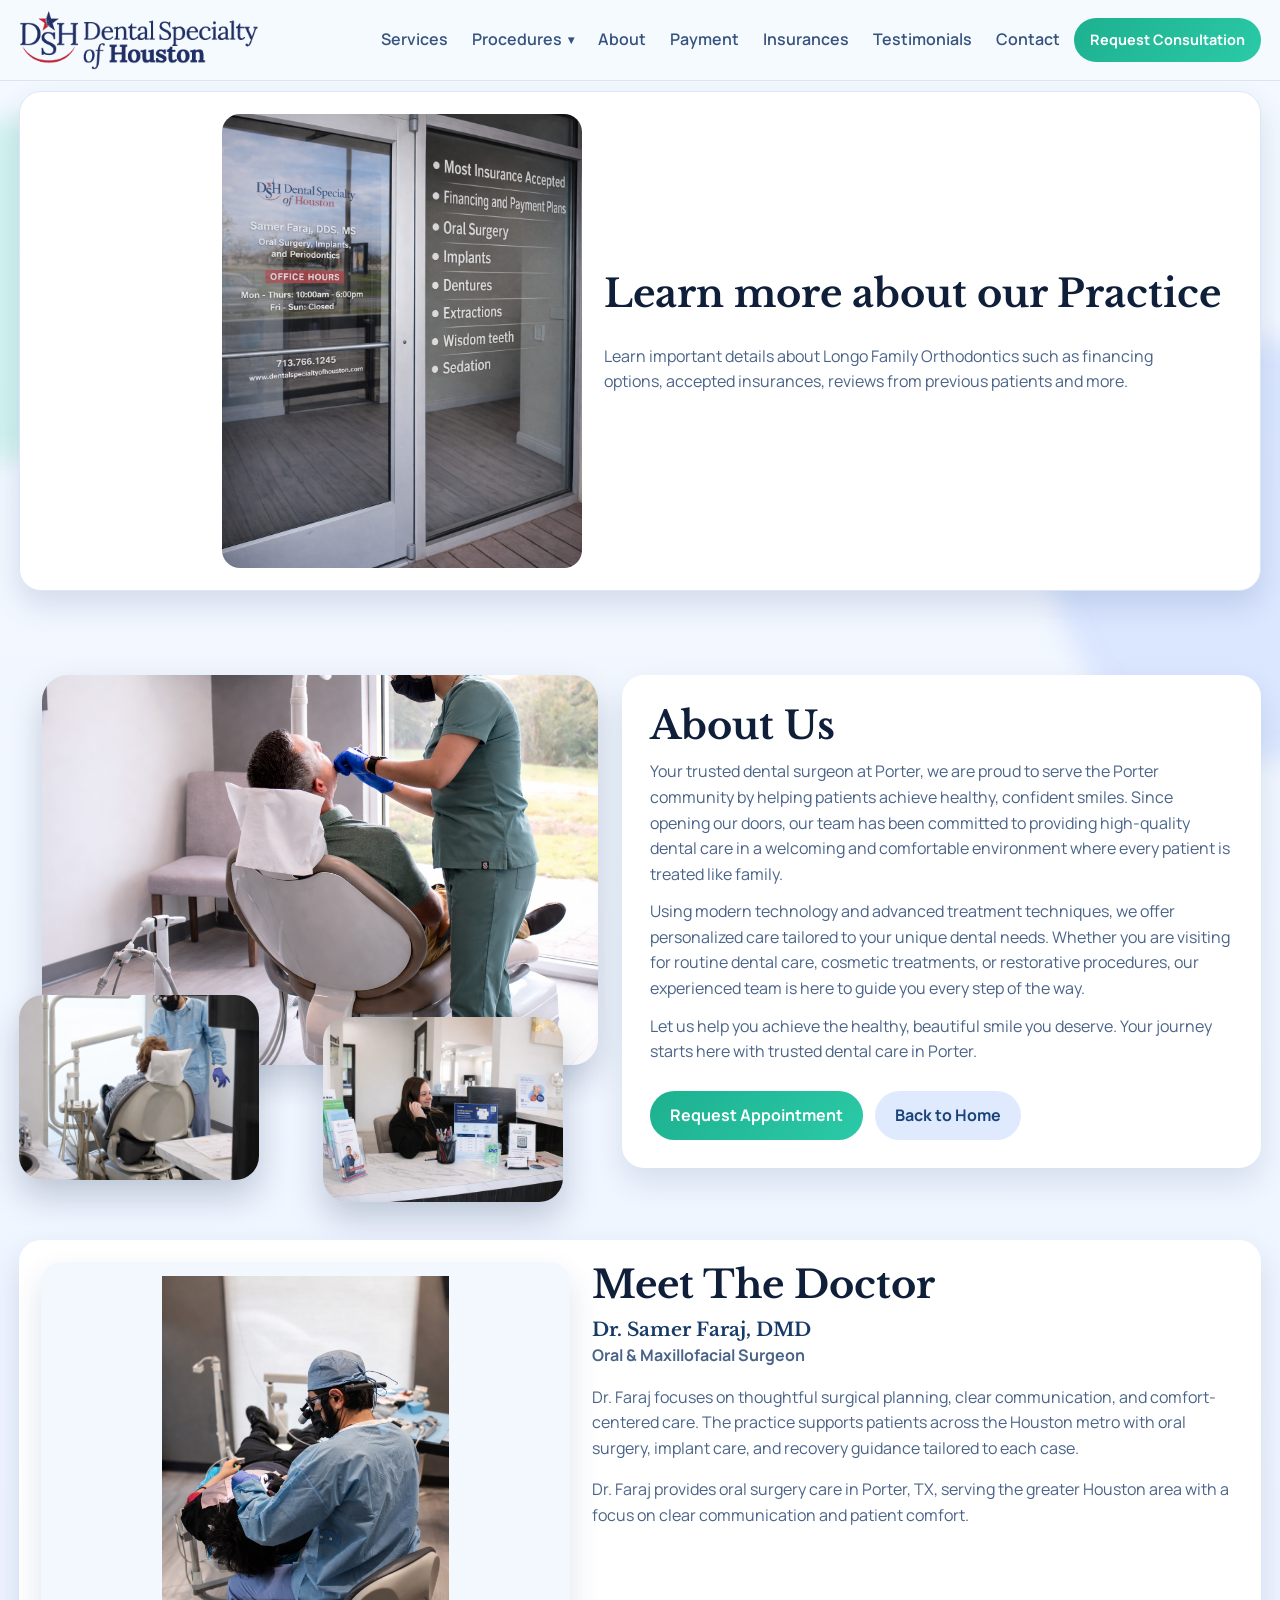
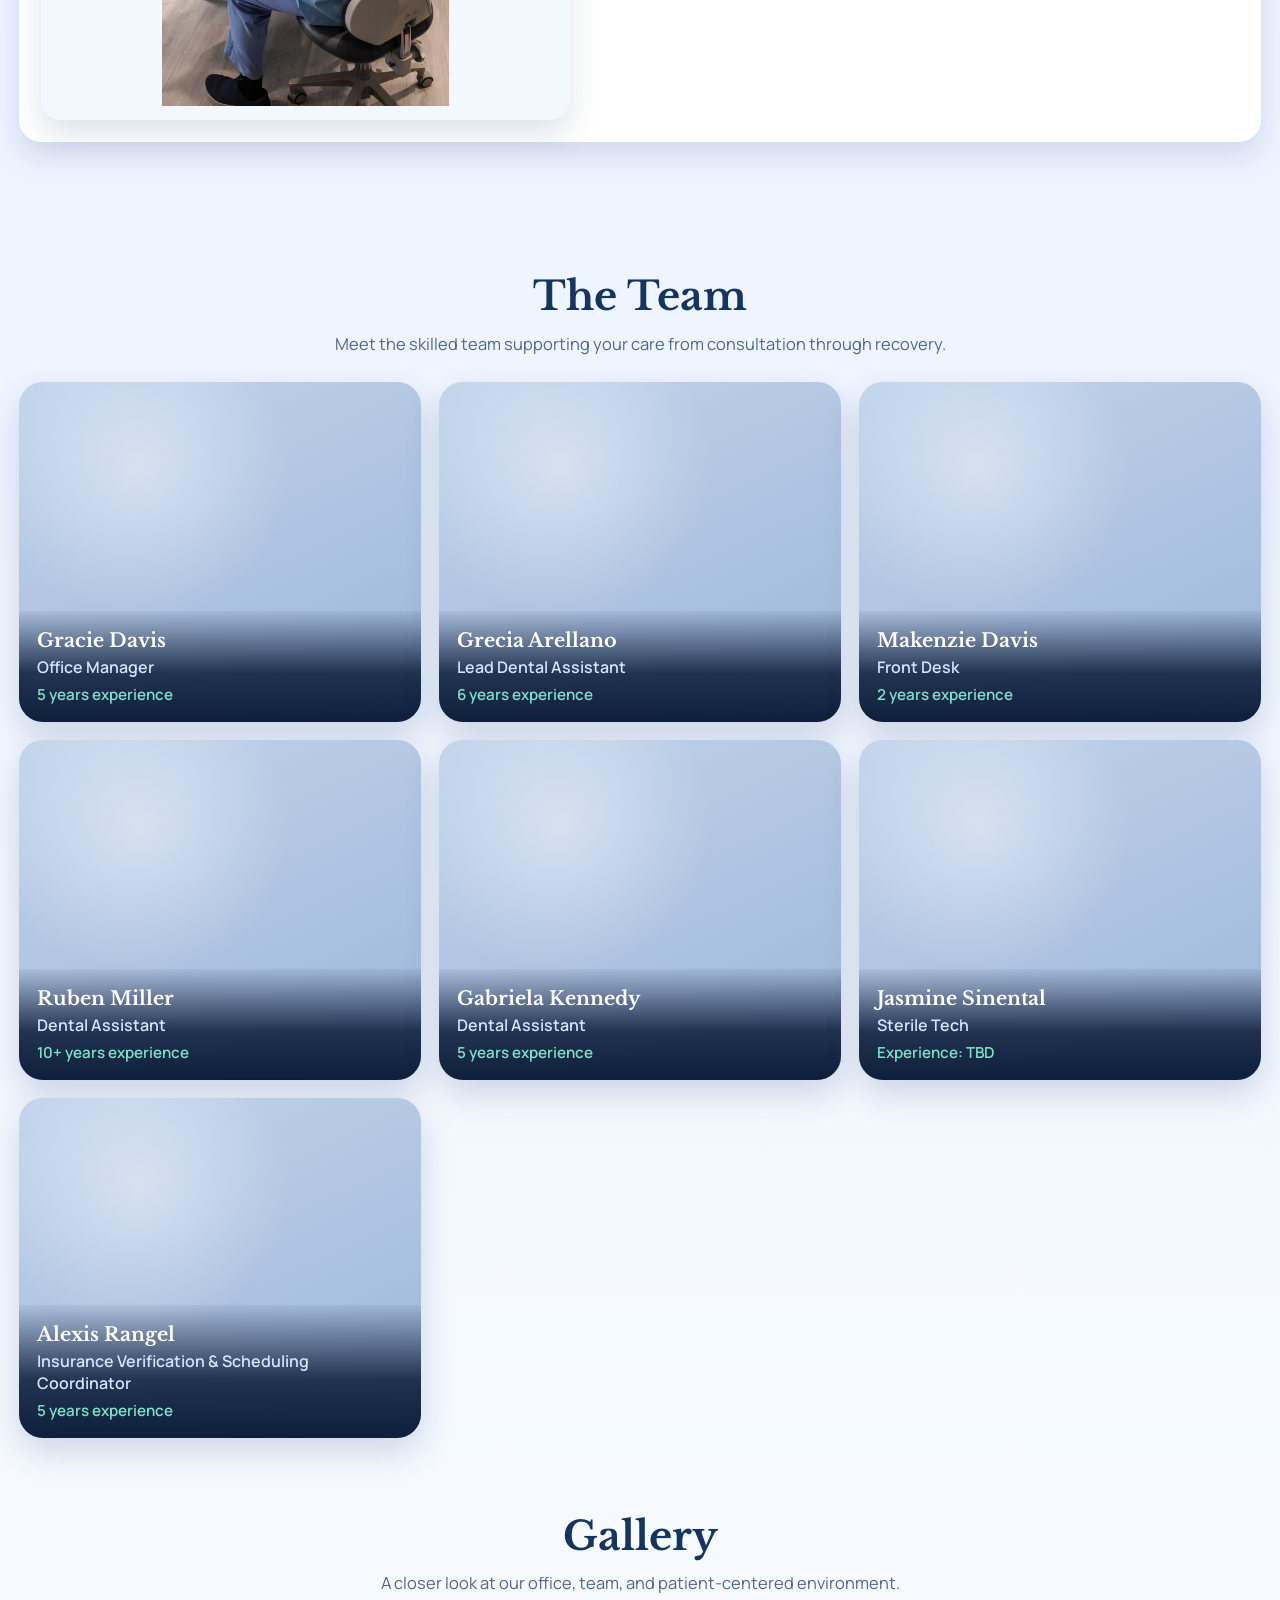
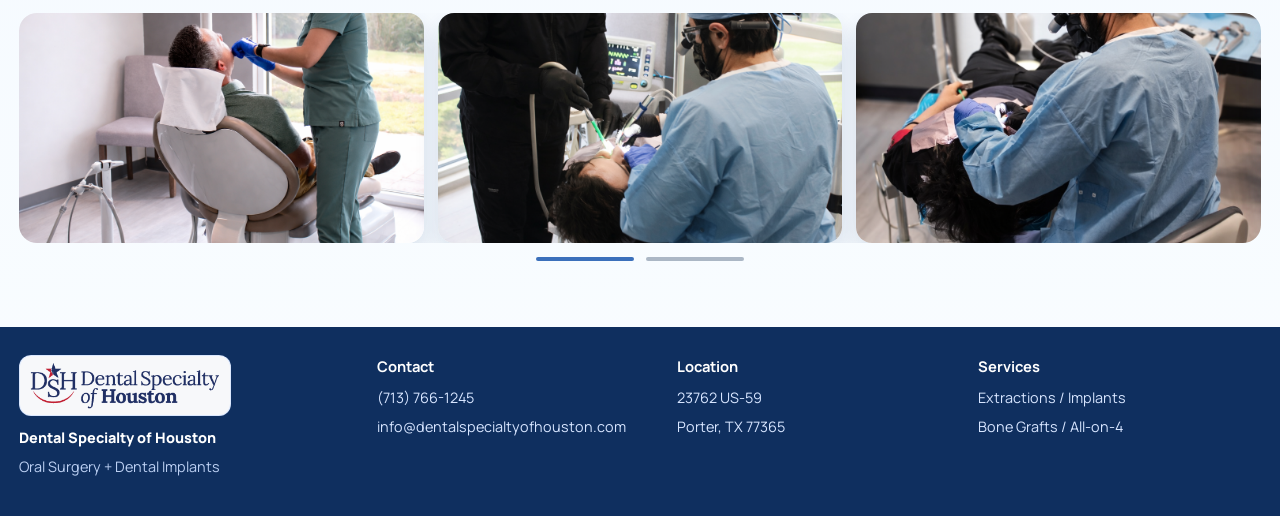
==== about.html @ 9089f322 "Latest updates" ====
﻿<!DOCTYPE html>
<html lang="en">
<head>
  <meta charset="UTF-8" />
  <meta name="viewport" content="width=device-width, initial-scale=1.0" />
  <title>About | Dental Specialty of Houston</title>
  <meta name="description" content="Learn more about Dental Specialty of Houston and our patient-centered approach to advanced dental care." />
  <link rel="preconnect" href="https://fonts.googleapis.com" />
  <link rel="preconnect" href="https://fonts.gstatic.com" crossorigin />
  <link href="https://fonts.googleapis.com/css2?family=Manrope:wght@400;500;600;700;800&family=Libre+Baskerville:wght@700&display=swap" rel="stylesheet" />
  <link rel="stylesheet" href="styles.css" />
</head>
<body>
  <div class="bg-orb orb-left"></div>
  <div class="bg-orb orb-right"></div>

  <header class="site-header">
    <div class="container nav-wrap">
      <a href="index.html" class="brand" aria-label="Dental Specialty of Houston Home">
        <img class="site-brand-logo" src="assets/DSH Logo.png" alt="Dental Specialty of Houston" />
      </a>
      <button class="menu-toggle" aria-label="Toggle navigation" aria-expanded="false">Menu</button>
      <nav class="main-nav" id="mainNav">
        <a href="index.html#procedures">Services</a>
        <div class="nav-dropdown">
          <button class="dropdown-trigger" type="button" aria-expanded="false" aria-haspopup="true">
            Procedures
            <span class="dropdown-arrow" aria-hidden="true">&#9662;</span>
          </button>
          <div class="dropdown-menu" role="menu">
            <a href="oral-surgery.html" role="menuitem">Oral Surgery</a>
            <a href="extraction.html" role="menuitem">Extraction</a>
            <a href="dental-implants.html" role="menuitem">Dental Implants</a>
            <a href="bone-grafting.html" role="menuitem">Bone Grafting</a>
            <a href="all-on-4.html" role="menuitem">All-On-4</a>
          </div>
        </div>
        <a href="about.html">About</a>
        <a href="payment.html">Payment</a>
        <a href="insurances.html">Insurances</a>
        <a href="testimonials.html">Testimonials</a>
        <a href="contact.html">Contact</a>
      </nav>
      <a class="btn btn-sm" href="contact.html">Request Consultation</a>
    </div>
  </header>

  <main>
    <section class="practice-learn section">
      <div class="container">
        <article class="practice-learn-card reveal">
          <aside class="practice-learn-photo" aria-label="Practice overview image">
            <img src="assets/4.png" alt="Dental practice interior" loading="lazy" decoding="async" />
          </aside>
          <div class="practice-learn-copy">
            <h2 class="section-title">Learn more about our Practice</h2>
            <p>Learn important details about Longo Family Orthodontics such as financing options, accepted insurances, reviews from previous patients and more.</p>
          </div>
        </article>
      </div>
    </section>

    <section class="about-intro section" id="about-us">
      <div class="container about-intro-grid">
        <aside class="about-intro-photo reveal" aria-label="Dental clinic photo collage">
          <div class="about-collage">
            <img class="about-collage-main" src="assets/9.png" alt="Dental office reception area" loading="lazy" decoding="async" />
            <img class="about-collage-card about-collage-card-left" src="assets/8.png" alt="Dental x-ray consultation" loading="lazy" decoding="async" />
            <img class="about-collage-card about-collage-card-right" src="assets/5.png" alt="Dental clinic detail" loading="lazy" decoding="async" />
          </div>
        </aside>
        <article class="about-intro-copy reveal delay-1">
          <h1 class="section-title">About Us</h1>
          <p>Your trusted dental surgeon at Porter, we are proud to serve the Porter community by helping patients achieve healthy, confident smiles. Since opening our doors, our team has been committed to providing high-quality dental care in a welcoming and comfortable environment where every patient is treated like family.</p>
          <p>Using modern technology and advanced treatment techniques, we offer personalized care tailored to your unique dental needs. Whether you are visiting for routine dental care, cosmetic treatments, or restorative procedures, our experienced team is here to guide you every step of the way.</p>
          <p>Let us help you achieve the healthy, beautiful smile you deserve. Your journey starts here with trusted dental care in Porter.</p>
          <div class="hero-actions">
            <a class="btn" href="contact.html">Request Appointment</a>
            <a class="btn btn-secondary" href="index.html">Back to Home</a>
          </div>
        </article>
      </div>
    </section>

    <section class="doctor section" id="doctor">
      <div class="container">
        <article class="meet-doctor-card reveal">
          <aside class="doctor-portrait" aria-label="Doctor portrait">
            <img class="doctor-portrait-img" src="assets/3.png" alt="Professional dentist portrait" loading="lazy" decoding="async" />
          </aside>
          <div class="meet-doctor-copy">
            <h2 class="section-title">Meet The Doctor</h2>
            <h3>Dr. Samer Faraj, DMD</h3>
            <p class="doctor-role">Oral &amp; Maxillofacial Surgeon</p>
            <p>Dr. Faraj focuses on thoughtful surgical planning, clear communication, and comfort-centered care. The practice supports patients across the Houston metro with oral surgery, implant care, and recovery guidance tailored to each case.</p>
            <p>Dr. Faraj provides oral surgery care in Porter, TX, serving the greater Houston area with a focus on clear communication and patient comfort.</p>
          </div>
        </article>
      </div>
    </section>

    <section class="team section" id="team">
      <div class="container">
        <div class="gallery-intro reveal">
          <h2 class="section-title main-section-title">The Team</h2>
          <p class="section-subtitle">Meet the skilled team supporting your care from consultation through recovery.</p>
        </div>

        <div class="team-grid">
          <article class="team-card reveal">
            <div class="team-card-image" role="img" aria-label="Team member photo placeholder"></div>
            <div class="team-card-overlay">
              <h3>Gracie Davis</h3>
              <p>Office Manager</p>
              <p class="team-years">5 years experience</p>
            </div>
          </article>

          <article class="team-card reveal delay-1">
            <div class="team-card-image" role="img" aria-label="Team member photo placeholder"></div>
            <div class="team-card-overlay">
              <h3>Grecia Arellano</h3>
              <p>Lead Dental Assistant</p>
              <p class="team-years">6 years experience</p>
            </div>
          </article>

          <article class="team-card reveal delay-2">
            <div class="team-card-image" role="img" aria-label="Team member photo placeholder"></div>
            <div class="team-card-overlay">
              <h3>Makenzie Davis</h3>
              <p>Front Desk</p>
              <p class="team-years">2 years experience</p>
            </div>
          </article>

          <article class="team-card reveal">
            <div class="team-card-image" role="img" aria-label="Team member photo placeholder"></div>
            <div class="team-card-overlay">
              <h3>Ruben Miller</h3>
              <p>Dental Assistant</p>
              <p class="team-years">10+ years experience</p>
            </div>
          </article>

          <article class="team-card reveal delay-1">
            <div class="team-card-image" role="img" aria-label="Team member photo placeholder"></div>
            <div class="team-card-overlay">
              <h3>Gabriela Kennedy</h3>
              <p>Dental Assistant</p>
              <p class="team-years">5 years experience</p>
            </div>
          </article>

          <article class="team-card reveal delay-2">
            <div class="team-card-image" role="img" aria-label="Team member photo placeholder"></div>
            <div class="team-card-overlay">
              <h3>Jasmine Sinental</h3>
              <p>Sterile Tech</p>
              <p class="team-years">Experience: TBD</p>
            </div>
          </article>

          <article class="team-card reveal">
            <div class="team-card-image" role="img" aria-label="Team member photo placeholder"></div>
            <div class="team-card-overlay">
              <h3>Alexis Rangel</h3>
              <p>Insurance Verification &amp; Scheduling Coordinator</p>
              <p class="team-years">5 years experience</p>
            </div>
          </article>
        </div>
      </div>
    </section>

    <section class="about-gallery section">
      <div class="container">
        <div class="gallery-intro reveal">
          <h2 class="section-title main-section-title">Gallery</h2>
          <p class="section-subtitle">A closer look at our office, team, and patient-centered environment.</p>
        </div>

        <div class="about-gallery-slider reveal delay-1">
          <div class="about-gallery-pages" id="aboutGalleryPages">
            <div class="about-gallery-page">
              <button class="about-gallery-item" type="button" data-full="assets/1.png" aria-label="Open gallery image 1"><img src="assets/1.png" alt="Gallery image 1" loading="lazy" decoding="async" /></button>
              <button class="about-gallery-item" type="button" data-full="assets/2.png" aria-label="Open gallery image 2"><img src="assets/2.png" alt="Gallery image 2" loading="lazy" decoding="async" /></button>
              <button class="about-gallery-item" type="button" data-full="assets/3.png" aria-label="Open gallery image 3"><img src="assets/3.png" alt="Gallery image 3" loading="lazy" decoding="async" /></button>
            </div>
            <div class="about-gallery-page">
              <button class="about-gallery-item" type="button" data-full="assets/5.png" aria-label="Open gallery image 5"><img src="assets/5.png" alt="Gallery image 5" loading="lazy" decoding="async" /></button>
              <button class="about-gallery-item" type="button" data-full="assets/6.png" aria-label="Open gallery image 6"><img src="assets/6.png" alt="Gallery image 6" loading="lazy" decoding="async" /></button>
              
            </div>
          </div>
        </div>

        <div class="say-indicators about-gallery-indicators" aria-label="Gallery slides">
          <button class="about-gallery-dot active" type="button" data-slide="0" aria-label="Show first gallery slide"></button>
          <button class="about-gallery-dot" type="button" data-slide="1" aria-label="Show second gallery slide"></button>
        </div>
      </div>
    </section>
  </main>

  <div class="gallery-lightbox" id="galleryLightbox" aria-hidden="true">
    <button class="gallery-lightbox-close" id="galleryLightboxClose" type="button" aria-label="Close image viewer">&times;</button>
    <img class="gallery-lightbox-img" id="galleryLightboxImg" src="" alt="Expanded gallery image" />
  </div>

  <footer class="site-footer site-footer-standard">
    <div class="container footer-grid">
      <div>
        <div class="footer-logo" aria-hidden="true">
          <img class="footer-logo-img" src="assets/DSH Logo.png" alt="Dental Specialty of Houston" />
        </div>
        <p class="footer-brand">Dental Specialty of Houston</p>
        <p class="footer-sub">Oral Surgery + Dental Implants</p>
      </div>
      <div>
        <h4>Contact</h4>
        <p><a href="tel:+17137661245">(713) 766-1245</a></p>
        <p><a href="mailto:info@dentalspecialtyofhouston.com">info@dentalspecialtyofhouston.com</a></p>
      </div>
      <div>
        <h4>Location</h4>
        <p>23762 US-59</p>
        <p>Porter, TX 77365</p>
      </div>
      <div>
        <h4>Services</h4>
        <p>Extractions / Implants</p>
        <p>Bone Grafts / All-on-4</p>
      </div>
    </div>
  </footer>

  <script src="script.js"></script>
</body>
</html>
---- styles.css ----
﻿:root {
  --bg: #eef4ff;
  --surface: #ffffff;
  --ink: #0f1f3a;
  --muted: #4f6284;
  --primary: #1db08f;
  --primary-deep: #15776a;
  --ring: rgba(29, 176, 143, 0.3);
  --hero: #0e3a86;
  --shadow: 0 16px 40px rgba(12, 41, 92, 0.2);
  --radius: 18px;
}

* {
  box-sizing: border-box;
}

body {
  margin: 0;
  font-family: "Manrope", sans-serif;
  color: var(--ink);
  background: linear-gradient(180deg, #f4f9ff 0%, var(--bg) 46%, #f9fdff 100%);
  line-height: 1.6;
  overflow-x: hidden;
}

h1,
h2,
h3 {
  font-family: "Libre Baskerville", serif;
  line-height: 1.2;
  margin-top: 0;
}

a {
  color: inherit;
  text-decoration: none;
}

.container {
  width: min(1600px, 97%);
  margin: 0 auto;
}

.bg-orb {
  position: fixed;
  border-radius: 50%;
  filter: blur(12px);
  z-index: -1;
  opacity: 0.3;
}

.orb-left {
  width: 340px;
  height: 340px;
  background: #86e6cc;
  left: -160px;
  top: 120px;
}

.orb-right {
  width: 420px;
  height: 420px;
  background: #a5bfff;
  right: -190px;
  top: 340px;
}

.site-header {
  position: sticky;
  top: 0;
  backdrop-filter: blur(10px);
  background: rgba(245, 250, 255, 0.9);
  border-bottom: 1px solid rgba(16, 47, 92, 0.1);
  z-index: 20;
}

.nav-wrap {
  display: flex;
  align-items: center;
  justify-content: space-between;
  gap: 16px;
  min-height: 80px;
}

.brand {
  display: flex;
  align-items: center;
  gap: 10px;
  font-weight: 800;
  min-width: 0;
}

.brand-mark {
  width: 44px;
  height: 44px;
  border-radius: 12px;
  display: grid;
  place-items: center;
  background: linear-gradient(145deg, #1db08f, #1a67a1);
  box-shadow: 0 8px 20px rgba(16, 65, 101, 0.28);
  flex-shrink: 0;
}

.brand-mark svg {
  width: 26px;
  height: 30px;
}

.brand-text {
  color: #163056;
  font-size: 1rem;
  white-space: nowrap;
}

.main-nav {
  display: flex;
  gap: 24px;
  font-weight: 600;
}

.main-nav a {
  color: #36537f;
}

.menu-toggle {
  display: none;
  border: 0;
  background: transparent;
  font-size: 0.95rem;
  color: var(--ink);
}

.btn {
  display: inline-block;
  background: linear-gradient(135deg, var(--primary), #2bcaa8);
  color: #fff;
  padding: 12px 20px;
  border-radius: 999px;
  font-weight: 700;
  border: 0;
  cursor: pointer;
  transition: transform 0.25s ease, box-shadow 0.25s ease;
}

.btn:hover {
  transform: translateY(-2px);
  box-shadow: 0 10px 24px rgba(29, 176, 143, 0.3);
}

.btn-sm {
  padding: 10px 16px;
  font-size: 0.9rem;
}

.btn-outline {
  background: transparent;
  border: 1px solid rgba(255, 255, 255, 0.75);
  color: #ffffff;
}

.btn-secondary {
  background: #dfeaff;
  color: #1a4378;
}

.btn-procedure {
  margin-top: auto;
  padding: 10px 16px;
  font-size: 0.9rem;
}

.btn-light {
  background: #fff;
  color: var(--primary-deep);
}

.hero {
  padding: 64px 0 56px;
}

.hero-shell {
  background:
    linear-gradient(108deg, rgba(11, 42, 96, 0.94) 0%, rgba(14, 58, 134, 0.92) 45%, rgba(13, 73, 142, 0.72) 100%),
    radial-gradient(circle at 12% 22%, rgba(45, 201, 169, 0.22), transparent 44%);
  border-radius: 26px;
  padding: 42px;
  box-shadow: var(--shadow);
}

.hero-grid {
  display: grid;
  grid-template-columns: 1.15fr 1fr;
  gap: 28px;
  align-items: center;
}

.eyebrow {
  letter-spacing: 0.12em;
  text-transform: uppercase;
  font-size: 0.76rem;
  font-weight: 700;
  color: #7de1ca;
  margin-bottom: 10px;
}

.hero h1 {
  font-size: clamp(2rem, 4.8vw, 3.6rem);
  margin-bottom: 10px;
  color: #ffffff;
}

.lead {
  color: #d7e8ff;
  max-width: 58ch;
}

.hero-actions {
  margin-top: 26px;
  display: flex;
  gap: 12px;
  flex-wrap: wrap;
}

.hero-card {
  border-radius: 22px;
  overflow: hidden;
  min-height: 340px;
  box-shadow: 0 14px 40px rgba(0, 0, 0, 0.34);
}

.hero-card img {
  width: 100%;
  height: 100%;
  object-fit: cover;
  display: block;
}

.section {
  padding: 66px 0;
}

.section-title {
  font-size: clamp(1.6rem, 3vw, 2.7rem);
  margin-bottom: 10px;
}

.card-grid {
  margin-top: 28px;
  display: grid;
  gap: 16px;
}

.services-grid {
  grid-template-columns: repeat(3, minmax(0, 1fr));
}

.procedures-grid {
  grid-template-columns: repeat(4, minmax(0, 1fr));
}

.info-card {
  background: var(--surface);
  border-radius: var(--radius);
  padding: 22px;
  box-shadow: 0 14px 30px rgba(20, 57, 110, 0.12);
}

.info-card p {
  color: var(--muted);
}

.procedure-card {
  display: flex;
  flex-direction: column;
  overflow: hidden;
  padding: 0;
}

.procedure-thumb {
  aspect-ratio: 16 / 10;
  background: #d8e4fb;
}

.procedure-thumb img {
  width: 100%;
  height: 100%;
  object-fit: cover;
  display: block;
}

.procedure-card-body {
  padding: 18px 20px 22px;
  display: flex;
  flex-direction: column;
  gap: 8px;
  height: 100%;
}

.procedure-card-body h3 {
  margin: 0;
}

.procedure-card-body p {
  margin: 0;
}

.about-grid {
  display: grid;
  grid-template-columns: 1.1fr 0.9fr;
  gap: 24px;
  align-items: start;
}

.about-copy p {
  color: var(--muted);
  max-width: 62ch;
}

.about-support {
  width: 100%;
}

.contact-grid {
  display: grid;
  grid-template-columns: repeat(2, minmax(0, 1fr));
  gap: 26px;
  align-items: start;
}

.about-highlight {
  background: linear-gradient(130deg, #29c0a0, #1f7fa5);
  color: #f4fffd;
  border-radius: var(--radius);
  padding: 28px;
  box-shadow: var(--shadow);
}

.checklist {
  margin-top: 16px;
  padding-left: 12px;
}

.quotes {
  margin-top: 24px;
  display: grid;
  grid-template-columns: repeat(2, minmax(0, 1fr));
  gap: 18px;
}

.quote {
  margin: 0;
  background: #fff;
  border-left: 4px solid var(--primary);
  border-radius: 14px;
  padding: 20px;
  box-shadow: 0 14px 30px rgba(20, 57, 110, 0.12);
}

.quote cite {
  margin-top: 12px;
  display: block;
  font-style: normal;
  color: var(--muted);
  font-weight: 700;
}

.contact-form {
  background: #fff;
  border-radius: var(--radius);
  padding: 24px;
  box-shadow: 0 14px 30px rgba(20, 57, 110, 0.12);
  display: grid;
  gap: 8px;
}

input,
textarea {
  width: 100%;
  border: 1px solid #d0daea;
  border-radius: 10px;
  padding: 11px 12px;
  font: inherit;
  margin-bottom: 10px;
}

input:focus,
textarea:focus {
  outline: 2px solid var(--ring);
  border-color: var(--primary);
}

.form-note {
  min-height: 1.2em;
  color: var(--primary-deep);
  font-size: 0.92rem;
  margin: 2px 0 0;
}

.site-footer {
  padding: 24px 0 32px;
  border-top: 1px solid rgba(23, 48, 41, 0.1);
  margin-top: 20px;
}

.footer-wrap {
  display: flex;
  justify-content: space-between;
  gap: 12px;
  flex-wrap: wrap;
  color: #52688e;
  font-size: 0.95rem;
}

.procedure-page {
  min-height: 100vh;
  display: grid;
  place-items: center;
  padding: 44px 0;
}

.procedure-wrap {
  background: #ffffff;
  border-radius: 20px;
  padding: 34px;
  box-shadow: 0 14px 30px rgba(20, 57, 110, 0.12);
}

.procedure-wrap h1 {
  color: #15345f;
}

.procedure-wrap h2 {
  margin-top: 20px;
  margin-bottom: 8px;
  font-size: clamp(1.1rem, 2vw, 1.45rem);
  color: #15345f;
}


.procedure-wrap p {
  color: #3f5477;
}

.procedure-list {
  margin: 8px 0 10px;
  padding-left: 22px;
  color: #3f5477;
}

.procedure-list li {
  margin-bottom: 6px;
}

.procedure-stack-section {
  margin-top: 18px;
  padding: 18px 20px;
  border: 1px solid #dbe7f8;
  border-radius: 16px;
  background: linear-gradient(180deg, #ffffff 0%, #f7fbff 100%);
  box-shadow: 0 10px 22px rgba(16, 45, 90, 0.08);
}

.procedure-stack-section h2 {
  margin-top: 0;
}

.implant-hero-image {
  width: 100%;
  max-height: 280px;
  object-fit: cover;
  border-radius: 14px;
  display: block;
  margin: 0;
  box-shadow: 0 10px 20px rgba(15, 44, 90, 0.14);
}

.implant-section {
  margin-top: 22px;
  padding: 18px;
  border: 1px solid #dbe7f8;
  border-radius: 16px;
  background: #f9fcff;
}

.implant-section h3 {
  margin-top: 14px;
  margin-bottom: 6px;
  color: #1c3e6f;
  font-size: clamp(1rem, 1.8vw, 1.2rem);
}

.implant-split {
  display: grid;
  grid-template-columns: 1.1fr 0.9fr;
  gap: 20px;
  align-items: start;
}

.implant-media {
  margin-top: 0;
  border-radius: 16px;
  overflow: hidden;
  box-shadow: 0 12px 24px rgba(16, 45, 90, 0.14);
  background: #eaf2ff;
}

.implant-media img {
  width: 100%;
  display: block;
  height: auto;
  max-height: 320px;
  object-fit: cover;
}

.implant-section-intro {
  margin-top: 10px;
}


.procedure-wrap .eyebrow {
  color: #2c7b90;
}

.reveal {
  opacity: 0;
  transform: translateY(22px);
  transition: opacity 0.65s ease, transform 0.65s ease;
}

.reveal.visible {
  opacity: 1;
  transform: translateY(0);
}

.delay-1 {
  transition-delay: 0.12s;
}

.delay-2 {
  transition-delay: 0.22s;
}

@media (max-width: 1080px) {
  .brand-text {
    font-size: 0.92rem;
  }

  .main-nav {
    gap: 16px;
  }

  .services-grid,
  .procedures-grid {
    grid-template-columns: repeat(2, minmax(0, 1fr));
  }

  .hero-grid,
  .contact-grid,
  .quotes {
    grid-template-columns: 1fr;
  }

  .hero-card {
    max-height: 350px;
  }
}

@media (max-width: 1080px) {
  .about-grid {
    grid-template-columns: 1fr;
  }
}

@media (max-width: 760px) {
  .menu-toggle {
    display: inline-flex;
  }

  .main-nav {
    position: absolute;
    top: 79px;
    left: 0;
    right: 0;
    background: rgba(250, 255, 253, 0.98);
    border-bottom: 1px solid rgba(23, 48, 41, 0.08);
    padding: 14px 4%;
    flex-direction: column;
    gap: 12px;
    transform: scaleY(0);
    transform-origin: top;
    transition: transform 0.2s ease;
  }

  .main-nav.open {
    transform: scaleY(1);
  }

  .nav-wrap > .btn-sm {
    display: none;
  }

  .hero {
    padding-top: 38px;
  }

  .hero-shell {
    padding: 24px;
  }

  .services-grid,
  .procedures-grid,
  .quotes {
    grid-template-columns: 1fr;
  }

  .brand-text {
    white-space: normal;
    line-height: 1.2;
    max-width: 170px;
  }

  .procedure-wrap {
    padding: 24px;
  }
}

/* Procedure page layout refinement */
.procedure-page {
  min-height: auto;
  display: block;
  place-items: initial;
  padding-top: 34px;
}

.procedure-hero-grid {
  display: grid;
  grid-template-columns: 1.05fr 0.95fr;
  gap: 24px;
  align-items: stretch;
}

.procedure-media {
  border-radius: 20px;
  overflow: hidden;
  box-shadow: 0 14px 30px rgba(20, 57, 110, 0.16);
  min-height: 280px;
}

.procedure-media img {
  width: 100%;
  height: 100%;
  object-fit: cover;
  display: block;
}

.procedure-media-contained {
  padding: 18px;
  background: linear-gradient(180deg, #f7fbff 0%, #e7f1ff 100%);
}

.procedure-media-contained img {
  object-fit: contain;
  object-position: center;
  border-radius: 14px;
  background: #ffffff;
}

@media (max-width: 1080px) {
  .procedure-hero-grid {
    grid-template-columns: 1fr;
  }

  .implant-split {
    grid-template-columns: 1fr;
  }

  .implant-media img,
  .implant-hero-image {
    max-height: 260px;
  }
}



.support-grid {
  margin-top: 0;
  display: grid;
  grid-template-columns: 1fr;
  gap: 14px;
}

.support-card {
  background: #ffffff;
  border: 1px solid #dbe6f7;
  border-radius: 14px;
  padding: 14px;
  box-shadow: 0 10px 22px rgba(20, 57, 110, 0.08);
}

.support-card h3 {
  margin: 0 0 8px;
  font-size: 1rem;
  color: #173a68;
}

.support-card p {
  margin: 0;
  color: var(--muted);
  font-size: 0.92rem;
}








.doctor {
  padding-top: 6px;
}

.doctor-grid {
  display: grid;
  grid-template-columns: 1fr 1fr;
  gap: 22px;
}

.doctor-card,
.promise-card {
  border-radius: 22px;
  padding: 28px;
  box-shadow: 0 14px 30px rgba(20, 57, 110, 0.12);
}

.doctor-card {
  background: #ffffff;
}

.doctor-card h3,
.promise-card h3 {
  margin-bottom: 8px;
  color: #14335e;
}

.doctor-role {
  margin: 0 0 14px;
  font-weight: 700;
  color: #64789c;
}

.doctor-card > p {
  color: var(--muted);
}

.doctor-tags {
  display: flex;
  flex-wrap: wrap;
  gap: 10px;
  margin: 18px 0;
}

.doctor-tags span {
  display: inline-block;
  padding: 8px 12px;
  border-radius: 999px;
  background: #edf2fa;
  color: #27456f;
  font-size: 0.8rem;
  font-weight: 600;
}

.doctor-bio {
  background: #eaf3f5;
  border: 1px solid #d9e6ef;
  border-radius: 16px;
  padding: 16px;
}

.bio-label {
  margin: 0 0 8px;
  text-transform: uppercase;
  letter-spacing: 0.18em;
  font-size: 0.68rem;
  color: #6f829e;
}

.doctor-bio p {
  margin: 0;
  color: #355273;
}

.promise-card {
  background: #e2eef6;
}

.promise-card ul {
  margin: 10px 0 20px;
  padding-left: 20px;
  color: #2e4a6f;
}

.promise-card li {
  margin-bottom: 6px;
}

@media (max-width: 1080px) {
  .doctor-grid {
    grid-template-columns: 1fr;
  }
}

.doctor-photo-slot {
  margin: 8px 0 16px;
  min-height: 220px;
  border-radius: 16px;
  border: 2px dashed #bfd2ea;
  background: linear-gradient(135deg, #f4f9ff, #e8f1fb);
  display: grid;
  place-items: center;
  color: #5a7597;
  font-weight: 700;
}

.testimonials-head {
  display: flex;
  justify-content: space-between;
  align-items: end;
  gap: 14px;
}

.carousel-controls {
  display: flex;
  gap: 10px;
}

.carousel-btn {
  width: 44px;
  height: 44px;
  border-radius: 50%;
  border: 1px solid #c8d8f2;
  background: #ffffff;
  color: #1e4477;
  font-size: 1.25rem;
  cursor: pointer;
  box-shadow: 0 8px 18px rgba(20, 57, 110, 0.12);
  transition: transform 0.2s ease, background 0.2s ease;
}

.carousel-btn:hover {
  transform: translateY(-2px);
  background: #edf4ff;
}

.testimonials-carousel {
  margin-top: 22px;
  display: grid;
  grid-auto-flow: column;
  grid-auto-columns: minmax(300px, 32%);
  gap: 14px;
  overflow-x: auto;
  scroll-snap-type: x mandatory;
  scroll-behavior: smooth;
  padding-bottom: 6px;
}

.testimonials-carousel::-webkit-scrollbar {
  height: 8px;
}

.testimonials-carousel::-webkit-scrollbar-thumb {
  background: #c2d4ef;
  border-radius: 999px;
}

.quote-slide {
  scroll-snap-align: start;
  min-height: 210px;
  background: linear-gradient(160deg, #ffffff 0%, #f2f7ff 100%);
  border: 1px solid #d8e5f8;
}

@media (max-width: 1080px) {
  .testimonials-carousel {
    grid-auto-columns: minmax(280px, 72%);
  }
}

@media (max-width: 760px) {
  .testimonials-head {
    align-items: center;
  }

  .testimonials-carousel {
    grid-auto-columns: 90%;
  }
}

.visit {
  padding-top: 8px;
}

.visit-grid {
  display: grid;
  grid-template-columns: 1fr 1fr;
  gap: 22px;
  align-items: stretch;
}

.visit-card,
.map-slot {
  border-radius: 22px;
  box-shadow: 0 14px 30px rgba(20, 57, 110, 0.12);
}

.visit-card {
  background: #ffffff;
  padding: 28px;
}

.visit-card .eyebrow {
  color: #2b7f96;
}

.visit-card .section-title {
  color: #14335e;
  margin-bottom: 16px;
}

.visit-text {
  margin: 0 0 10px;
  color: #456186;
}

.visit-actions {
  margin-top: 18px;
}

.map-slot {
  background: linear-gradient(165deg, #e5f0fb 0%, #d7e8f6 100%);
  border: 1px solid #c9dbef;
  min-height: 330px;
  padding: 14px;
}

.map-inner {
  width: 100%;
  height: 100%;
  min-height: 300px;
  border-radius: 16px;
  overflow: hidden;
  border: 1px solid rgba(109, 145, 183, 0.35);
  background: rgba(255, 255, 255, 0.85);
  box-shadow: inset 0 0 0 1px rgba(255, 255, 255, 0.35);
}

.map-inner iframe {
  width: 100%;
  height: 100%;
  min-height: 300px;
  border: 0;
  display: block;
}

@media (max-width: 1080px) {
  .visit-grid {
    grid-template-columns: 1fr;
  }

  .map-slot {
    min-height: 260px;
    padding: 10px;
  }
}

.cta-footer {
  background: linear-gradient(180deg, #173e79 0%, #1a4b91 54%, #0f2f5f 54%, #0f2f5f 100%);
  margin-top: 18px;
}

.cta-panel {
  padding-top: 64px;
  padding-bottom: 52px;
}

.cta-grid {
  display: grid;
  grid-template-columns: 1.1fr 1fr;
  gap: 26px;
  align-items: center;
  justify-content: space-between;
}

.cta-copy h2 {
  color: #ffffff;
  margin-bottom: 10px;
}

.cta-copy p {
  color: #d7e6ff;
  max-width: 52ch;
}

.appointment-form {
  background: rgba(235, 244, 255, 0.14);
  border: 1px solid rgba(214, 229, 255, 0.24);
  border-radius: 22px;
  padding: 22px;
  display: grid;
  gap: 10px;
  box-shadow: 0 14px 30px rgba(5, 18, 42, 0.24);
}

.appointment-form input,
.appointment-form select {
  width: 100%;
  background: rgba(255, 255, 255, 0.14);
  color: #ffffff;
  border: 1px solid rgba(200, 219, 248, 0.5);
  border-radius: 12px;
  padding: 11px 12px;
  font: inherit;
}

.appointment-form input::placeholder {
  color: #d7e6ff;
}

.appointment-form select {
  color: #e7f0ff;
}

.appointment-form option {
  color: #183c73;
}

.cta-submit {
  margin-top: 6px;
  background: #0f2b53;
  color: #ffffff;
}

.cta-submit:hover {
  box-shadow: 0 10px 24px rgba(9, 26, 50, 0.45);
}

.cta-note {
  margin: 4px 0 0;
  color: #d3e2fa;
  font-size: 0.9rem;
}

.cta-note a {
  color: #ffffff;
  text-decoration: underline;
}

.site-footer-merged {
  border-top: none;
  margin-top: 0;
  padding: 30px 0 34px;
  background: transparent;
}

.footer-grid {
  display: grid;
  grid-template-columns: 1.2fr 1fr 1fr 1fr;
  gap: 18px;
  color: #d7e5ff;
}

.footer-grid h4 {
  margin: 0 0 10px;
  color: #ffffff;
  font-family: "Manrope", sans-serif;
  font-size: 1.12rem;
}

.footer-grid p {
  margin: 0 0 8px;
}

.footer-grid a {
  color: #d7e5ff;
}

.footer-brand {
  color: #ffffff;
  font-size: 1.2rem;
  font-weight: 800;
  margin-bottom: 10px;
}

.footer-sub {
  color: #bcd0f3;
  max-width: 24ch;
}

@media (max-width: 1080px) {
  .cta-grid,
  .footer-grid {
    grid-template-columns: 1fr;
  }
}

.cta-grid > * {
  min-width: 0;
}

.appointment-form {
  width: 100%;
  max-width: 720px;
  justify-self: end;
}

.cta-note {
  overflow-wrap: anywhere;
}

@media (max-width: 1080px) {
  .appointment-form {
    justify-self: stretch;
    max-width: none;
  }
}


.footer-logo {
  width: 42px;
  height: 42px;
  border-radius: 12px;
  background: linear-gradient(145deg, #1db08f, #1a67a1);
  display: grid;
  place-items: center;
  box-shadow: 0 8px 20px rgba(3, 17, 42, 0.3);
  margin-bottom: 10px;
}

.footer-logo svg {
  width: 24px;
  height: 28px;
}

.appointment-form {
  align-self: start;
}


/* CTA/Footer refinements */
.cta-footer {
  margin-top: 18px;
}

.cta-panel {
  background: linear-gradient(180deg, #173e79 0%, #1a4b91 100%);
  padding-top: 64px;
  padding-bottom: 60px;
}

.cta-grid {
  display: grid;
  grid-template-columns: 1.1fr 1fr;
  gap: 26px;
  align-items: start;
  justify-content: space-between;
}

.cta-grid > * {
  min-width: 0;
}

.appointment-form {
  width: 100%;
  max-width: 720px;
  justify-self: end;
  align-self: start;
}

.site-footer-merged {
  background: #0f2f5f;
  padding: 24px 0 26px;
}

.footer-grid {
  font-size: 0.92rem;
}

.footer-grid h4 {
  font-size: 0.92rem;
  margin-bottom: 8px;
}

.footer-grid p {
  margin: 0 0 6px;
  font-size: 0.9rem;
}

.footer-brand {
  font-size: 1rem;
  margin-bottom: 8px;
}

.footer-sub {
  font-size: 0.86rem;
}

.footer-logo {
  width: 40px;
  height: 40px;
  border-radius: 12px;
  background: linear-gradient(145deg, #1db08f, #1a67a1);
  display: grid;
  place-items: center;
  box-shadow: 0 8px 20px rgba(3, 17, 42, 0.3);
  margin-bottom: 10px;
}

.footer-logo svg {
  width: 22px;
  height: 26px;
}

@media (max-width: 1080px) {
  .cta-grid,
  .footer-grid {
    grid-template-columns: 1fr;
  }

  .appointment-form {
    justify-self: stretch;
    max-width: none;
  }
}

/* Hero video section */
.hero {
  padding: 52px 0 54px;
}

.hero-video-shell {
  position: relative;
  border-radius: 28px;
  overflow: hidden;
  min-height: 620px;
  box-shadow: 0 18px 42px rgba(9, 34, 74, 0.28);
  display: flex;
  align-items: center;
}

.hero-video {
  position: absolute;
  inset: 0;
  width: 100%;
  height: 100%;
  object-fit: cover;
}

.hero-video-overlay {
  position: absolute;
  inset: 0;
  background:
    linear-gradient(100deg, rgba(8, 31, 66, 0.52) 0%, rgba(10, 45, 87, 0.42) 46%, rgba(11, 61, 111, 0.22) 100%),
    radial-gradient(circle at 22% 18%, rgba(45, 201, 169, 0.14), transparent 42%);
}

.hero-video-content {
  position: relative;
  z-index: 2;
  width: min(820px, 92%);
  margin-left: 52px;
}

.hero-video-content h1 {
  color: #ffffff;
  margin-bottom: 10px;
  font-size: clamp(2rem, 4.6vw, 3.5rem);
}

.hero-video-content .lead {
  color: #d8e8ff;
  max-width: 68ch;
  margin-bottom: 10px;
}

.hero-video-content .hero-actions {
  margin-top: 24px;
}

@media (max-width: 1080px) {
  .hero-video-shell {
    min-height: 580px;
  }

  .hero-video-content {
    margin: 0 auto;
    width: min(880px, 92%);
  }
}

@media (max-width: 760px) {
  .hero {
    padding-top: 32px;
  }

  .hero-video-shell {
    min-height: 700px;
    border-radius: 20px;
  }

  .hero-video-content {
    width: min(92%, 560px);
    margin: 0 auto;
  }

  .hero-video-content .hero-actions {
    gap: 10px;
  }
}


/* Hero visibility refinement */
.hero-video-overlay {
  background:
    linear-gradient(100deg, rgba(8, 31, 66, 0.24) 0%, rgba(10, 45, 87, 0.18) 46%, rgba(11, 61, 111, 0.1) 100%),
    radial-gradient(circle at 22% 18%, rgba(45, 201, 169, 0.1), transparent 42%);
}

.hero-video {
  filter: saturate(1.08) contrast(1.03);
}

.hero-video-content {
  width: min(680px, 48%);
  margin-left: auto;
  margin-right: 44px;
  padding: 24px;
  border-radius: 18px;
  background: rgba(8, 32, 67, 0.4);
  border: 1px solid rgba(203, 220, 245, 0.35);
  backdrop-filter: blur(4px);
}

.hero-video-content .eyebrow {
  color: #9fe8d8;
}

.hero-video-content .lead {
  color: #e7f0ff;
}

@media (max-width: 1080px) {
  .hero-video-content {
    width: min(94%, 680px);
    margin: auto 20px 26px;
  }

  .hero-video-shell {
    align-items: end;
  }
}

@media (max-width: 760px) {
  .hero-video-content {
    margin: auto 14px 16px;
    padding: 18px;
  }
}

/* About intro section */
.about-intro {
  padding-top: 18px;
}

.about-intro-grid {
  display: grid;
  grid-template-columns: minmax(320px, 0.95fr) minmax(360px, 1.05fr);
  gap: 24px;
  align-items: stretch;
}

.about-intro-photo {
  border-radius: 22px;
  overflow: hidden;
  box-shadow: 0 14px 30px rgba(20, 57, 110, 0.14);
  background: linear-gradient(145deg, #d8e8ff, #eef5ff);
  min-height: 430px;
  display: grid;
  place-items: center;
}

.about-intro-photo-inner {
  width: min(88%, 430px);
  min-height: 210px;
  border-radius: 16px;
  border: 2px dashed #98b7dc;
  background: rgba(255, 255, 255, 0.5);
  display: grid;
  place-items: center;
  text-align: center;
  color: #3e628d;
  font-weight: 700;
  padding: 20px;
}

.about-intro-copy {
  background: #ffffff;
  border-radius: 22px;
  box-shadow: 0 14px 30px rgba(20, 57, 110, 0.12);
  padding: 28px;
}

.about-intro-copy .eyebrow {
  color: #2b7f96;
}

.about-intro-copy p {
  color: #4a6489;
  margin: 0 0 12px;
}

@media (max-width: 1080px) {
  .about-intro-grid {
    grid-template-columns: 1fr;
  }

  .about-intro-photo {
    min-height: 210px;
  }
}

/* Procedure spotlight redesign */
.procedure-spotlight-grid {
  margin-top: 24px;
  display: grid;
  grid-template-columns: repeat(2, minmax(0, 1fr));
  gap: 16px;
}

.procedure-parent-card {
  margin-top: 18px;
  display: flex;
  align-items: center;
  justify-content: space-between;
  gap: 16px;
  background: linear-gradient(140deg, #eef6ff 0%, #dceafe 100%);
  border: 1px solid #c7daf5;
  border-radius: 18px;
  padding: 16px 18px;
  box-shadow: 0 10px 24px rgba(18, 52, 102, 0.1);
}

.procedure-parent-card h3 {
  margin: 0 0 4px;
  color: #15345f;
}

.procedure-parent-card p {
  margin: 0;
  color: #40608f;
}

.procedure-tile {
  position: relative;
  display: block;
  min-height: 210px;
  border-radius: 18px;
  overflow: hidden;
  box-shadow: 0 16px 34px rgba(15, 36, 70, 0.18);
  transform: translateZ(0);
  transition: transform 0.28s ease, box-shadow 0.28s ease, filter 0.28s ease;
}

.procedure-tile img {
  width: 100%;
  height: 100%;
  object-fit: cover;
  display: block;
  transform: scale(1.01);
  transition: transform 0.32s ease;
}

.procedure-tile-overlay {
  position: absolute;
  inset: 0;
  background: linear-gradient(180deg, rgba(8, 22, 48, 0.22) 26%, rgba(9, 24, 52, 0.78) 84%);
}

.procedure-tile-content {
  position: absolute;
  left: 12px;
  right: 12px;
  bottom: 10px;
  display: grid;
  gap: 6px;
  z-index: 2;
  color: #ffffff;
}

.procedure-tile-content strong {
  font-family: "Libre Baskerville", serif;
  font-size: clamp(0.98rem, 1.35vw, 1.2rem);
  line-height: 1.2;
}

.procedure-tile-content span {
  font-size: 0.8rem;
  color: #e0ebff;
  max-width: 45ch;
}

.procedure-tile:hover,
.procedure-tile:focus-visible {
  transform: translateY(-4px) scale(1.015);
  box-shadow: 0 22px 40px rgba(10, 29, 61, 0.26);
  filter: brightness(1.05);
}

.procedure-tile:hover img,
.procedure-tile:focus-visible img {
  transform: scale(1.06);
}

.procedure-tile:focus-visible {
  outline: 3px solid rgba(44, 169, 148, 0.55);
  outline-offset: 2px;
}

@media (max-width: 980px) {
  .procedure-parent-card {
    flex-direction: column;
    align-items: flex-start;
  }

  .procedure-spotlight-grid {
    grid-template-columns: 1fr;
  }

  .procedure-tile {
    min-height: 230px;
  }
}

/* Homepage restructure: doctor + before/after + why */
.meet-doctor-grid {
  display: grid;
  grid-template-columns: minmax(320px, 0.9fr) minmax(420px, 1.1fr);
  gap: 24px;
  align-items: stretch;
}

.doctor-portrait {
  border-radius: 20px;
  background: linear-gradient(145deg, #d9e8ff, #edf5ff);
  box-shadow: 0 14px 30px rgba(20, 57, 110, 0.14);
  display: grid;
  place-items: center;
  min-height: 420px;
}

.doctor-portrait-inner {
  width: min(88%, 420px);
  min-height: 210px;
  border-radius: 16px;
  border: 2px dashed #98b7dc;
  background: rgba(255, 255, 255, 0.55);
  display: grid;
  place-items: center;
  text-align: center;
  color: #3e628d;
  font-weight: 700;
  padding: 20px;
}

.meet-doctor-copy {
  background: #ffffff;
  border-radius: 20px;
  box-shadow: 0 14px 30px rgba(20, 57, 110, 0.12);
  padding: 26px;
}

.meet-doctor-copy h3 {
  margin: 6px 0 2px;
  color: #173a68;
}

.meet-doctor-copy p {
  color: #4a6489;
}

.before-after-grid {
  margin-top: 22px;
  display: grid;
  grid-template-columns: repeat(3, minmax(0, 1fr));
  gap: 16px;
}

.ba-case {
  background: #ffffff;
  border-radius: 16px;
  padding: 14px;
  box-shadow: 0 14px 30px rgba(20, 57, 110, 0.12);
}

.ba-case h3 {
  font-size: 1rem;
  margin: 0 0 10px;
  color: #173a68;
  font-family: "Manrope", sans-serif;
}

.ba-compare {
  --pos: 50%;
  position: relative;
  height: 260px;
  border-radius: 12px;
  overflow: hidden;
  isolation: isolate;
}

.ba-img {
  position: absolute;
  inset: 0;
  width: 100%;
  height: 100%;
  object-fit: cover;
  display: block;
}

.ba-after-wrap {
  position: absolute;
  inset: 0;
  width: var(--pos);
  overflow: hidden;
}

.ba-divider {
  position: absolute;
  top: 0;
  bottom: 0;
  left: var(--pos);
  width: 2px;
  background: #ffffff;
  box-shadow: 0 0 0 1px rgba(0, 0, 0, 0.14);
  transform: translateX(-1px);
  z-index: 2;
}

.ba-divider::after {
  content: "↔";
  position: absolute;
  top: 50%;
  left: 50%;
  transform: translate(-50%, -50%);
  width: 34px;
  height: 34px;
  border-radius: 50%;
  background: #ffffff;
  color: #17457d;
  display: grid;
  place-items: center;
  font-size: 0.95rem;
  box-shadow: 0 6px 16px rgba(0, 0, 0, 0.2);
}

.ba-label {
  position: absolute;
  top: 10px;
  z-index: 3;
  background: rgba(8, 27, 56, 0.62);
  color: #ffffff;
  font-size: 0.75rem;
  padding: 5px 10px;
  border-radius: 999px;
  letter-spacing: 0.04em;
}

.ba-label-before {
  left: 10px;
}

.ba-label-after {
  right: 10px;
}

.ba-range {
  position: absolute;
  inset: 0;
  width: 100%;
  height: 100%;
  margin: 0;
  opacity: 0;
  cursor: ew-resize;
  z-index: 4;
}

.why-grid {
  display: grid;
  grid-template-columns: minmax(420px, 1.05fr) minmax(320px, 0.95fr);
  gap: 24px;
  align-items: stretch;
}

.why-copy {
  background: #ffffff;
  border-radius: 20px;
  box-shadow: 0 14px 30px rgba(20, 57, 110, 0.12);
  padding: 26px;
}

.why-copy .eyebrow {
  color: #2b7f96;
}

.why-copy > p {
  color: #4a6489;
}

.why-support-grid {
  margin-top: 14px;
}

.why-image {
  border-radius: 20px;
  overflow: hidden;
  box-shadow: 0 14px 30px rgba(20, 57, 110, 0.16);
}

.why-image img {
  width: 100%;
  height: 100%;
  object-fit: cover;
  display: block;
}

@media (max-width: 1150px) {
  .before-after-grid {
    grid-template-columns: 1fr;
  }
}

@media (max-width: 1080px) {
  .meet-doctor-grid,
  .why-grid {
    grid-template-columns: 1fr;
  }

  .doctor-portrait {
    min-height: 210px;
  }
}

/* Meet doctor merge + image fixes */
.meet-doctor-card {
  background: #ffffff;
  border-radius: 22px;
  box-shadow: 0 14px 30px rgba(20, 57, 110, 0.14);
  padding: 22px;
  display: grid;
  grid-template-columns: minmax(280px, 0.9fr) minmax(360px, 1.1fr);
  gap: 22px;
  align-items: stretch;
}

.meet-doctor-card .doctor-portrait {
  min-height: 360px;
}

.meet-doctor-card .meet-doctor-copy {
  background: transparent;
  box-shadow: none;
  border-radius: 0;
  padding: 0;
}

.why-image {
  min-height: 380px;
}

.why-image img {
  width: 100%;
  height: 100%;
  object-fit: cover;
  display: block;
}

@media (max-width: 1080px) {
  .meet-doctor-card {
    grid-template-columns: 1fr;
  }

  .meet-doctor-card .doctor-portrait {
    min-height: 230px;
  }
}


/* Patient stories copy + images */
.story-quotes-grid {
  margin-top: 10px;
  display: grid;
  grid-template-columns: repeat(3, minmax(0, 1fr));
  gap: 14px;
}

.story-quote {
  background: #ffffff;
  border: 1px solid #d9e6f8;
  border-radius: 14px;
  padding: 16px;
  box-shadow: 0 12px 24px rgba(20, 57, 110, 0.1);
}

.story-quote p {
  margin: 0 0 10px;
  color: #3f5d84;
}

.story-quote cite {
  color: #173a68;
  font-weight: 700;
  font-style: normal;
}

.before-after-grid {
  margin-top: 18px;
}

.ba-case h3 {
  display: none;
}

@media (max-width: 1150px) {
  .story-quotes-grid {
    grid-template-columns: 1fr;
  }
}

/* Primary heading consistency */
.main-section-title {
  font-size: clamp(2rem, 3.1vw, 2.65rem);
  font-weight: 800;
  line-height: 1.18;
  margin: 0 0 10px;
  color: #15345f;
}

.section-subtitle {
  margin: 0 0 16px;
  color: #4c678d;
  font-size: 1.03rem;
}

#procedures .main-section-title,
#testimonials .main-section-title,
#about .main-section-title {
  letter-spacing: 0.01em;
}



/* Force smaller procedure cards */
#procedures .container {
  width: min(1180px, 90%);
}

.procedure-spotlight-grid {
  max-width: 1080px;
  margin: 18px auto 0;
  grid-template-columns: repeat(2, minmax(280px, 520px));
  justify-content: center;
  gap: 14px;
}

.procedure-tile {
  height: 230px;
  min-height: 230px;
}

.procedure-tile-content {
  left: 10px;
  right: 10px;
  bottom: 8px;
}

.procedure-tile-content strong {
  font-size: 1.12rem;
}

.procedure-tile-content span {
  font-size: 0.84rem;
}

@media (max-width: 980px) {
  .procedure-spotlight-grid {
    grid-template-columns: 1fr;
    max-width: 560px;
  }

  .procedure-tile {
    height: 210px;
    min-height: 210px;
  }
}


/* Patients say layout */
.patients-say-layout {
  display: grid;
  grid-template-columns: 0.42fr 1fr;
  gap: 20px;
  align-items: start;
}

.patients-say-intro {
  padding: 8px 0;
}

.patients-say-intro .main-section-title {
  font-family: "Manrope", sans-serif;
  font-weight: 800;
  font-size: clamp(1.95rem, 3.4vw, 3.05rem);
  letter-spacing: 0.02em;
  line-height: 0.94;
  text-transform: uppercase;
  max-width: 9ch;
}

.patients-quote-mark {
  display: inline-block;
  margin-top: 6px;
  font-size: 9rem;
  line-height: 0.75;
  color: #93d5ff;
}

.patients-say-cards {
  display: grid;
  grid-template-columns: repeat(2, minmax(0, 1fr));
  gap: 14px;
}

.say-card {
  position: relative;
  background: #ffffff;
  border-radius: 16px;
  padding: 22px 24px 44px;
  box-shadow: 0 14px 28px rgba(20, 57, 110, 0.1);
  min-height: 280px;
}

.say-card p {
  margin: 0 0 12px;
  color: #3b567f;
  font-size: 1.03rem;
  line-height: 1.5;
}

.say-card cite {
  color: #193f72;
  font-weight: 700;
  font-style: normal;
}

.say-quote {
  position: absolute;
  right: 16px;
  bottom: 8px;
  color: #93d5ff;
  font-size: 4.6rem;
  line-height: 0.8;
}

.say-indicators {
  display: flex;
  gap: 12px;
  justify-content: center;
  margin-top: 14px;
}

.say-indicators span {
  width: 98px;
  height: 4px;
  border-radius: 99px;
  background: #4f657e;
  opacity: 0.45;
}

.say-indicators span.active {
  background: #3b70bb;
  opacity: 1;
}

@media (max-width: 1100px) {
  .patients-say-layout {
    grid-template-columns: 1fr;
  }

  .patients-say-intro .main-section-title {
    max-width: none;
  }

  .patients-quote-mark {
    font-size: 6rem;
  }
}

@media (max-width: 760px) {
  .patients-say-cards {
    grid-template-columns: 1fr;
  }

  .say-card {
    min-height: 240px;
  }

  .say-indicators span {
    width: 72px;
  }
}

.doctor-portrait-img {
  width: 100%;
  height: 100%;
  object-fit: cover;
  display: block;
}

.about-intro-photo-img {
  width: 100%;
  height: 100%;
  object-fit: cover;
  display: block;
}

/* Navigation dropdown */
.nav-dropdown {
  position: relative;
}

.dropdown-trigger {
  display: inline-flex;
  align-items: center;
  gap: 6px;
  border: 0;
  background: transparent;
  color: #36537f;
  font: inherit;
  font-weight: 600;
  cursor: pointer;
  padding: 0;
}

.dropdown-arrow {
  font-size: 0.78rem;
  line-height: 1;
  transition: transform 0.22s ease;
}

.dropdown-menu {
  position: absolute;
  top: calc(100% + 12px);
  left: 0;
  min-width: 210px;
  background: #ffffff;
  border: 1px solid #dbe6f7;
  border-radius: 12px;
  box-shadow: 0 14px 30px rgba(20, 57, 110, 0.16);
  padding: 8px;
  display: grid;
  gap: 2px;
  opacity: 0;
  visibility: hidden;
  transform: translateY(8px);
  transition: opacity 0.22s ease, transform 0.22s ease, visibility 0.22s ease;
  z-index: 30;
}

.dropdown-menu a {
  display: block;
  padding: 10px 12px;
  border-radius: 8px;
  color: #2f4d78;
  font-size: 0.94rem;
}

.dropdown-menu a:hover,
.dropdown-menu a:focus-visible {
  background: #eaf3ff;
  color: #123d73;
}

.nav-dropdown:hover .dropdown-menu,
.nav-dropdown:focus-within .dropdown-menu,
.nav-dropdown.open .dropdown-menu {
  opacity: 1;
  visibility: visible;
  transform: translateY(0);
}

.nav-dropdown:hover .dropdown-arrow,
.nav-dropdown:focus-within .dropdown-arrow,
.nav-dropdown.open .dropdown-arrow {
  transform: rotate(180deg);
}

@media (max-width: 760px) {
  .main-nav .nav-dropdown {
    width: 100%;
  }

  .main-nav .dropdown-trigger {
    width: 100%;
    justify-content: space-between;
    padding: 2px 0;
  }

  .main-nav .dropdown-menu {
    position: static;
    min-width: 0;
    margin-top: 8px;
    opacity: 1;
    visibility: visible;
    transform: none;
    max-height: 0;
    overflow: hidden;
    padding: 0;
    border: 0;
    box-shadow: none;
    background: transparent;
    transition: max-height 0.25s ease;
  }

  .main-nav .nav-dropdown.open .dropdown-menu {
    max-height: 280px;
    padding: 4px 0 0;
  }

  .main-nav .dropdown-menu a {
    background: rgba(208, 224, 246, 0.45);
    margin-bottom: 6px;
  }
}

.appointment-status {
  margin: 2px 0 0;
  color: #d8fbe8;
  font-size: 0.92rem;
  font-weight: 600;
}

/* Payment page */
.payment-page {
  padding-bottom: 48px;
}

.payment-intro {
  padding-bottom: 20px;
}

.payment-intro-wrap {
  background: #ffffff;
  border-radius: 22px;
  box-shadow: 0 14px 30px rgba(20, 57, 110, 0.12);
  padding: 28px;
  text-align: center;
}

.payment-intro-wrap .section-title {
  margin-bottom: 6px;
}

.va-approved {
  margin: 20px auto 0;
  max-width: 520px;
  display: flex;
  align-items: center;
  justify-content: center;
  gap: 14px;
  background: #f3f8ff;
  border: 1px solid #dce8f8;
  border-radius: 14px;
  padding: 14px;
}

.va-approved img {
  width: 48px;
  height: 48px;
}

.va-approved p {
  margin: 0;
  color: #15345f;
}

.va-badge {
  font-size: 1.55rem;
  font-weight: 800;
  color: #163a69;
}

.payment-grid {
  display: grid;
  grid-template-columns: repeat(3, minmax(0, 1fr));
  gap: 16px;
}

.finance-card {
  background: #ffffff;
  border-radius: 18px;
  box-shadow: 0 12px 24px rgba(20, 57, 110, 0.1);
  border: 1px solid #dfe9f8;
  padding: 24px 20px;
  text-align: center;
  display: grid;
  justify-items: center;
  gap: 12px;
}

.finance-card p {
  margin: 0;
  color: #4a6489;
  font-size: 0.94rem;
}

.finance-logo {
  font-weight: 800;
  font-size: 2.05rem;
  line-height: 1;
}

.sunbit-logo {
  color: #233c8f;
}

.carecredit-logo {
  color: #21926f;
}

.ismile-logo {
  color: #2c6f86;
  font-size: 1.75rem;
}

.cherry-wrap {
  max-width: 420px;
  margin: 0 auto;
  background: #ffffff;
  border-radius: 18px;
  box-shadow: 0 12px 24px rgba(20, 57, 110, 0.1);
  border: 1px solid #dfe9f8;
  padding: 22px;
  display: grid;
  justify-items: center;
  gap: 12px;
}

.cherry-logo {
  color: #102c53;
}

.cherry-wrap img {
  width: 100%;
  max-width: 320px;
  border-radius: 12px;
  object-fit: cover;
  aspect-ratio: 4 / 5;
}

.accepted-wrap {
  text-align: center;
}

.accepted-grid {
  margin-top: 16px;
  display: grid;
  grid-template-columns: repeat(4, minmax(110px, 170px));
  justify-content: center;
  gap: 14px;
}

.accepted-grid img {
  width: 100%;
  height: 68px;
  object-fit: contain;
  background: #ffffff;
  border: 1px solid #dfe9f8;
  border-radius: 12px;
  padding: 10px;
  box-shadow: 0 10px 20px rgba(20, 57, 110, 0.08);
}

@media (max-width: 980px) {
  .payment-grid {
    grid-template-columns: 1fr;
  }

  .accepted-grid {
    grid-template-columns: repeat(2, minmax(110px, 170px));
  }
}

/* Payment image assets update */
.va-approved {
  max-width: 760px;
  background: #ffffff;
}

.va-full-logo {
  width: min(100%, 620px);
  height: auto;
  display: block;
}

.finance-logo-img {
  width: min(100%, 280px);
  height: 72px;
  object-fit: contain;
}

.cherry-logo-img {
  width: min(100%, 240px);
  height: auto;
  display: block;
}

.cherry-wrap img:last-of-type {
  max-width: 320px;
  aspect-ratio: auto;
  object-fit: contain;
  border-radius: 10px;
  border: 1px solid #dbe6f7;
}

.accepted-grid {
  grid-template-columns: minmax(220px, 420px);
}

.accepted-grid img {
  height: auto;
  object-fit: cover;
  padding: 0;
}

@media (max-width: 980px) {
  .accepted-grid {
    grid-template-columns: minmax(220px, 380px);
  }
}

/* Payment page layout fixes */
.payment-intro-wrap {
  max-width: 980px;
  margin: 0 auto;
}

.va-approved {
  max-width: 720px;
  min-height: 108px;
  margin: 18px auto 0;
  padding: 16px 18px;
  display: flex;
  align-items: center;
  justify-content: center;
  background: #ffffff;
}

.va-full-logo {
  width: 100%;
  max-width: 560px;
  max-height: 84px;
  object-fit: contain;
  display: block;
}

.payment-grid {
  grid-template-columns: repeat(3, minmax(220px, 280px));
  justify-content: center;
  gap: 18px;
}

.finance-card {
  min-height: 248px;
  padding: 18px 16px 20px;
  gap: 10px;
  align-content: start;
}

.finance-card p {
  min-height: 72px;
  font-size: 0.9rem;
  line-height: 1.45;
}

.finance-logo-img {
  display: block;
  width: auto;
  height: 58px;
  max-width: 200px;
  object-fit: contain;
}

.finance-logo-sunbit {
  max-width: 205px;
}

.finance-logo-carecredit {
  max-width: 225px;
  height: 62px;
}

.finance-logo-ismile {
  max-width: 195px;
  height: 56px;
}

.cherry-wrap {
  max-width: 360px;
  padding: 18px;
  gap: 10px;
}

.cherry-logo-img {
  width: 100%;
  max-width: 220px;
  max-height: 58px;
  object-fit: contain;
}

.cherry-wrap img:last-of-type {
  width: 100%;
  max-width: 260px;
  border-radius: 10px;
}

.accepted-wrap .section-title {
  margin-bottom: 6px;
}

.accepted-grid {
  margin-top: 12px;
  grid-template-columns: minmax(180px, 300px);
}

.accepted-grid img {
  width: 100%;
  max-width: 300px;
  margin: 0 auto;
  height: auto;
  object-fit: contain;
  border-radius: 10px;
}

@media (max-width: 1100px) {
  .payment-grid {
    grid-template-columns: repeat(2, minmax(220px, 300px));
  }
}

@media (max-width: 760px) {
  .payment-grid {
    grid-template-columns: minmax(220px, 340px);
  }

  .finance-card {
    min-height: 220px;
  }

  .finance-card p {
    min-height: 0;
  }

  .va-approved {
    padding: 12px;
    min-height: 92px;
  }

  .va-full-logo {
    max-height: 68px;
  }

  .cherry-wrap {
    max-width: 330px;
  }
}

/* Payment hotfix: VA and Cherry media scaling */
.va-approved img {
  width: auto;
  height: auto;
}

.va-approved .va-full-logo {
  width: min(100%, 620px) !important;
  max-width: 620px !important;
  max-height: none !important;
  height: auto !important;
  object-fit: contain;
}

.cherry-wrap {
  margin: 0 auto;
}

.cherry-logo-img {
  width: min(100%, 210px);
  max-width: 210px;
  max-height: 54px;
}

.cherry-wrap img:last-of-type {
  max-width: 290px;
}

@media (max-width: 760px) {
  .va-approved .va-full-logo {
    width: min(100%, 520px) !important;
  }

  .cherry-logo-img {
    max-width: 190px;
  }
}

/* Insurances page */
.insurances-page {
  padding-bottom: 48px;
}

.insurances-intro {
  padding-bottom: 20px;
}

.insurances-shell {
  max-width: 980px;
  margin: 0 auto;
  background: #ffffff;
  border: 1px solid #dfe9f8;
  border-radius: 20px;
  box-shadow: 0 14px 30px rgba(20, 57, 110, 0.1);
  padding: 30px;
  text-align: center;
}

.insurances-shell .section-title {
  margin-bottom: 10px;
}

.insurances-shell p {
  max-width: 86ch;
  margin: 0 auto;
  color: #4a6489;
}

.insurance-va-logo-wrap {
  margin: 14px auto 18px;
  width: min(100%, 780px);
  padding: 14px;
  border: 1px solid #d9e6f8;
  border-radius: 14px;
  background: #f7fbff;
}

.insurance-va-logo {
  width: min(100%, 700px);
  height: auto;
  display: block;
  margin: 0 auto;
}

.insurance-info {
  margin-top: 8px;
}

.insurance-info-last {
  margin-top: 10px;
}

.insurance-grid {
  list-style: none;
  margin: 18px 0 0;
  padding: 0;
  display: grid;
  grid-template-columns: repeat(3, minmax(0, 1fr));
  gap: 12px;
  text-align: left;
}

.insurance-grid li {
  background: #f6faff;
  border: 1px solid #dbe7f8;
  border-radius: 12px;
  padding: 12px 14px;
  color: #23456f;
  font-size: 0.93rem;
  line-height: 1.4;
}

@media (max-width: 1080px) {
  .insurance-grid {
    grid-template-columns: repeat(2, minmax(0, 1fr));
  }
}

@media (max-width: 760px) {
  .insurances-shell {
    padding: 22px 16px;
  }

  .insurance-grid {
    grid-template-columns: 1fr;
  }
}

/* Official clinic logo overrides */
.brand {
  min-width: auto;
}

.site-brand-logo {
  width: min(320px, 34vw);
  max-width: 320px;
  height: auto;
  display: block;
}

.footer-logo {
  width: auto !important;
  height: auto !important;
  border-radius: 0 !important;
  background: transparent !important;
  box-shadow: none !important;
  margin-bottom: 10px;
  display: block;
}

.footer-logo-img {
  width: min(240px, 100%);
  max-width: 240px;
  height: auto;
  display: block;
}

@media (max-width: 980px) {
  .site-brand-logo {
    width: min(250px, 50vw);
  }

  .footer-logo-img {
    max-width: 210px;
  }
}

@media (max-width: 760px) {
  .site-brand-logo {
    width: min(190px, 60vw);
  }

  .footer-logo-img {
    max-width: 180px;
  }
}

/* Header alignment and global footer standardization */
.nav-wrap {
  gap: 14px;
}

.brand {
  flex: 0 0 auto;
  align-items: center;
  margin-right: 8px;
}

.site-brand-logo {
  width: min(240px, 22vw);
  max-width: 240px;
  height: auto;
}

.main-nav {
  margin-left: auto;
}

.site-footer-standard {
  background: #0f2f5f;
  border-top: none;
  margin-top: 0;
  padding: 28px 0 32px;
}

.site-footer-standard .footer-grid {
  color: #d7e5ff;
}

.site-footer-standard .footer-grid h4 {
  color: #ffffff;
}

.site-footer-standard .footer-grid a {
  color: #d7e5ff;
}

.site-footer .footer-logo {
  background: rgba(255, 255, 255, 0.97) !important;
  border: 1px solid rgba(216, 230, 255, 0.92) !important;
  border-radius: 12px !important;
  padding: 8px 12px !important;
  width: fit-content !important;
  display: inline-block !important;
}

.site-footer .footer-logo-img {
  max-width: 220px;
  width: 100%;
  height: auto;
  display: block;
}

/* About page: practice + gallery */
.practice-learn {
  padding-top: 10px;
}

.practice-learn-card {
  background: #ffffff;
  border: 1px solid #dbe7f8;
  border-radius: 20px;
  box-shadow: 0 14px 30px rgba(20, 57, 110, 0.12);
  padding: 24px;
  display: grid;
  grid-template-columns: 1.05fr 0.95fr;
  gap: 18px;
  align-items: stretch;
}

.practice-learn-copy p {
  color: #4a6489;
  max-width: 60ch;
}

.practice-learn-photo {
  border-radius: 16px;
  overflow: hidden;
}

.practice-learn-photo img {
  width: 100%;
  height: 100%;
  object-fit: cover;
  display: block;
}

.about-gallery {
  padding-top: 10px;
}

.gallery-intro {
  text-align: center;
}

.about-gallery-track {
  margin-top: 16px;
  display: grid;
  grid-auto-flow: column;
  grid-auto-columns: minmax(280px, 30%);
  gap: 14px;
  overflow-x: auto;
  scroll-snap-type: x mandatory;
  scroll-behavior: smooth;
  padding-bottom: 6px;
}

.about-gallery-track::-webkit-scrollbar {
  height: 8px;
}

.about-gallery-track::-webkit-scrollbar-thumb {
  background: #c3d6f1;
  border-radius: 999px;
}

.about-gallery-item {
  scroll-snap-align: start;
  border-radius: 16px;
  overflow: hidden;
  box-shadow: 0 12px 24px rgba(20, 57, 110, 0.14);
  transition: transform 0.28s ease, box-shadow 0.28s ease, filter 0.28s ease;
}

.about-gallery-item img {
  width: 100%;
  height: 260px;
  object-fit: cover;
  display: block;
}

.about-gallery-item:hover {
  transform: translateY(-3px) scale(1.01);
  box-shadow: 0 18px 34px rgba(12, 38, 78, 0.2);
  filter: brightness(1.02);
}

@media (max-width: 1080px) {
  .site-brand-logo {
    width: min(215px, 34vw);
  }

  .practice-learn-card {
    grid-template-columns: 1fr;
  }

  .about-gallery-track {
    grid-auto-columns: minmax(260px, 72%);
  }
}

@media (max-width: 760px) {
  .site-brand-logo {
    width: min(180px, 55vw);
  }

  .main-nav {
    margin-left: 0;
  }

  .site-footer .footer-logo-img {
    max-width: 180px;
  }

  .about-gallery-track {
    grid-auto-columns: 88%;
  }

  .about-gallery-item img {
    height: 220px;
  }
}

/* About page fine-tune: balanced practice section + gallery slider + lightbox */
.practice-learn-card {
  grid-template-columns: 1.2fr minmax(260px, 0.8fr);
  align-items: center;
}

.practice-learn-photo {
  justify-self: end;
  width: min(100%, 360px);
}

.practice-learn-photo img {
  width: 100%;
  height: 240px;
  object-fit: cover;
  border-radius: 14px;
}

.about-gallery-controls {
  margin-top: 8px;
  display: flex;
  justify-content: center;
  gap: 10px;
}

.about-gallery-btn {
  width: 40px;
  height: 40px;
  border-radius: 999px;
  border: 1px solid #c8d8f2;
  background: #ffffff;
  color: #1e4477;
  font-size: 1rem;
  cursor: pointer;
  box-shadow: 0 8px 18px rgba(20, 57, 110, 0.12);
  transition: transform 0.2s ease, background 0.2s ease;
}

.about-gallery-btn:hover {
  transform: translateY(-2px);
  background: #edf4ff;
}

.about-gallery-track {
  margin-top: 14px;
}

.about-gallery-item {
  padding: 0;
  border: 0;
  background: transparent;
  cursor: pointer;
}

.about-gallery-item img {
  height: 230px;
  transition: transform 0.28s ease;
}

.about-gallery-item:hover img {
  transform: scale(1.03);
}

.gallery-lightbox {
  position: fixed;
  inset: 0;
  background: rgba(7, 19, 42, 0.85);
  display: none;
  align-items: center;
  justify-content: center;
  padding: 24px;
  z-index: 90;
}

.gallery-lightbox.open {
  display: flex;
}

.gallery-lightbox-img {
  width: auto;
  max-width: min(1100px, 94vw);
  max-height: 84vh;
  border-radius: 14px;
  box-shadow: 0 20px 50px rgba(0, 0, 0, 0.4);
  object-fit: contain;
  background: #0b2448;
}

.gallery-lightbox-close {
  position: absolute;
  top: 18px;
  right: 22px;
  width: 42px;
  height: 42px;
  border-radius: 999px;
  border: 1px solid rgba(224, 236, 255, 0.5);
  background: rgba(255, 255, 255, 0.14);
  color: #ffffff;
  font-size: 1.7rem;
  line-height: 1;
  cursor: pointer;
}

@media (max-width: 1080px) {
  .practice-learn-card {
    grid-template-columns: 1fr;
  }

  .practice-learn-photo {
    justify-self: stretch;
    width: 100%;
  }

  .practice-learn-photo img {
    height: 220px;
  }

  .about-gallery-track {
    grid-auto-columns: minmax(240px, 70%);
  }
}

@media (max-width: 760px) {
  .about-gallery-btn {
    width: 36px;
    height: 36px;
  }

  .about-gallery-track {
    grid-auto-columns: 86%;
  }

  .about-gallery-item img {
    height: 200px;
  }
}

/* Home: Why choose us background layout */
.why-hero-shell {
  position: relative;
  border-radius: 24px;
  overflow: hidden;
  min-height: 520px;
  box-shadow: 0 18px 42px rgba(10, 34, 72, 0.24);
  display: flex;
  align-items: center;
}

.why-hero-bg {
  position: absolute;
  inset: 0;
  width: 100%;
  height: 100%;
  object-fit: cover;
}

.why-hero-overlay {
  position: absolute;
  inset: 0;
  background: linear-gradient(100deg, rgba(8, 30, 64, 0.74) 0%, rgba(10, 38, 77, 0.56) 45%, rgba(11, 56, 101, 0.32) 100%);
}

.why-hero-content {
  position: relative;
  z-index: 2;
  width: min(780px, 92%);
  margin-left: 34px;
  color: #ffffff;
}

.why-hero-content .section-title,
.why-hero-content .section-subtitle,
.why-hero-content p {
  color: #f2f8ff;
}

.why-hero-content .support-card {
  background: rgba(255, 255, 255, 0.14);
  border: 1px solid rgba(210, 228, 252, 0.42);
  box-shadow: none;
}

.why-hero-content .support-card h3,
.why-hero-content .support-card p {
  color: #ffffff;
}

/* About: learn-more hero style and gallery pager */
.practice-hero-shell {
  position: relative;
  border-radius: 22px;
  overflow: hidden;
  min-height: 350px;
  box-shadow: 0 16px 36px rgba(12, 38, 78, 0.2);
  display: flex;
  align-items: center;
}

.practice-hero-bg {
  position: absolute;
  inset: 0;
  width: 100%;
  height: 100%;
  object-fit: cover;
}

.practice-hero-overlay {
  position: absolute;
  inset: 0;
  background: linear-gradient(98deg, rgba(8, 30, 63, 0.72) 0%, rgba(12, 43, 83, 0.45) 54%, rgba(16, 64, 114, 0.22) 100%);
}

.practice-hero-content {
  position: relative;
  z-index: 2;
  color: #ffffff;
  width: min(720px, 90%);
  margin-left: 28px;
}

.practice-hero-content .section-title,
.practice-hero-content p {
  color: #f4f9ff;
}

.about-gallery-slider {
  margin-top: 14px;
  overflow: hidden;
  border-radius: 18px;
}

.about-gallery-pages {
  display: flex;
  width: 100%;
  transition: transform 0.45s ease;
}

.about-gallery-page {
  min-width: 100%;
  display: grid;
  grid-template-columns: repeat(3, minmax(0, 1fr));
  gap: 14px;
}

.about-gallery-empty {
  border-radius: 16px;
  border: 1px dashed #cbdcf4;
  background: rgba(255, 255, 255, 0.5);
}

.about-gallery-indicators {
  margin-top: 14px;
}

.about-gallery-dot {
  width: 98px;
  height: 4px;
  border-radius: 99px;
  border: 0;
  background: #4f657e;
  opacity: 0.45;
  cursor: pointer;
}

.about-gallery-dot.active {
  background: #3b70bb;
  opacity: 1;
}

@media (max-width: 1080px) {
  .why-hero-shell {
    min-height: 460px;
  }

  .why-hero-content {
    margin-left: 20px;
    width: min(94%, 720px);
  }

  .about-gallery-page {
    grid-template-columns: repeat(2, minmax(0, 1fr));
  }

  .about-gallery-empty {
    display: none;
  }
}

@media (max-width: 760px) {
  .why-hero-shell {
    min-height: 560px;
    align-items: flex-end;
  }

  .why-hero-content {
    margin: 0 14px 16px;
    width: calc(100% - 28px);
  }

  .practice-hero-shell {
    min-height: 320px;
    align-items: flex-end;
  }

  .practice-hero-content {
    margin: 0 14px 16px;
    width: calc(100% - 28px);
  }

  .about-gallery-page {
    grid-template-columns: 1fr;
  }
}

/* About collage update across site */
.about-intro-photo {
  background: transparent;
  box-shadow: none;
  min-height: 460px;
  overflow: visible;
}

.about-collage {
  position: relative;
  width: 100%;
  height: 100%;
  min-height: 460px;
}

.about-collage-main {
  position: absolute;
  top: 0;
  right: 0;
  width: min(100%, 96%);
  height: 390px;
  object-fit: cover;
  border-radius: 26px;
  box-shadow: 0 16px 34px rgba(10, 34, 72, 0.2);
}

.about-collage-card {
  position: absolute;
  width: min(48%, 240px);
  height: 185px;
  object-fit: cover;
  border-radius: 24px;
  box-shadow: 0 16px 34px rgba(10, 34, 72, 0.22);
}

.about-collage-card-left {
  left: 0;
  bottom: -12px;
}

.about-collage-card-right {
  right: 6%;
  bottom: -34px;
}

/* Practice section restyle to match meet-doctor card language */
.practice-learn-card {
  background: #ffffff;
  border-radius: 22px;
  box-shadow: 0 14px 30px rgba(20, 57, 110, 0.14);
  border: 1px solid #dbe7f8;
  padding: 22px;
  display: grid;
  grid-template-columns: minmax(280px, 0.92fr) minmax(360px, 1.08fr);
  gap: 22px;
  align-items: stretch;
}

.practice-learn-photo {
  border-radius: 18px;
  overflow: hidden;
  min-height: 310px;
}

.practice-learn-photo img {
  width: 100%;
  height: 100%;
  object-fit: cover;
}

.practice-learn-copy {
  display: grid;
  align-content: center;
}

.practice-learn-copy p {
  color: #4a6489;
  max-width: 58ch;
}

/* About gallery slides maintain 3-per-slide with responsive behavior */
.about-gallery-page {
  min-width: 100%;
  display: grid;
  grid-template-columns: repeat(3, minmax(0, 1fr));
  gap: 14px;
}

.about-gallery-item img {
  width: 100%;
  height: 230px;
  object-fit: cover;
}

@media (max-width: 1080px) {
  .about-intro-photo {
    min-height: 380px;
  }

  .about-collage {
    min-height: 380px;
  }

  .about-collage-main {
    height: 315px;
  }

  .about-collage-card {
    height: 150px;
  }

  .practice-learn-card {
    grid-template-columns: 1fr;
  }

  .practice-learn-photo {
    min-height: 240px;
  }

  .about-gallery-page {
    grid-template-columns: repeat(2, minmax(0, 1fr));
  }
}

@media (max-width: 760px) {
  .about-intro-photo {
    min-height: 330px;
  }

  .about-collage {
    min-height: 330px;
  }

  .about-collage-main {
    position: relative;
    width: 100%;
    height: 250px;
    border-radius: 18px;
  }

  .about-collage-card {
    position: absolute;
    width: 42%;
    height: 110px;
    border-radius: 14px;
  }

  .about-collage-card-left {
    left: 4px;
    bottom: -8px;
  }

  .about-collage-card-right {
    right: 4px;
    bottom: -18px;
  }

  .about-gallery-page {
    grid-template-columns: 1fr;
  }

  .about-gallery-item img {
    height: 210px;
  }
}

/* Footer logo alignment fix across site */
.cta-copy .footer-logo,
.footer-grid > div:first-child .footer-logo {
  display: block !important;
  width: fit-content !important;
  margin: 0 0 10px 0 !important;
  padding: 6px 10px !important;
  text-align: left;
}

.cta-copy .footer-logo-img,
.footer-grid > div:first-child .footer-logo-img {
  display: block;
  width: 190px;
  max-width: 100%;
  height: auto;
  margin: 0;
}

.cta-copy {
  text-align: left;
}

@media (max-width: 760px) {
  .cta-copy .footer-logo,
  .footer-grid > div:first-child .footer-logo {
    margin-left: 0 !important;
    margin-right: 0 !important;
  }

  .cta-copy .footer-logo-img,
  .footer-grid > div:first-child .footer-logo-img {
    width: 170px;
  }
}

/* Meet the Doctor image sizing fix (home + about) */
.meet-doctor-card .doctor-portrait {
  background: #f3f8ff;
  padding: 14px;
  min-height: 320px;
  display: grid;
  place-items: center;
}

.meet-doctor-card .doctor-portrait-img {
  width: 100%;
  height: 100%;
  max-height: 430px;
  object-fit: contain;
  object-position: center;
  border-radius: 14px;
}

@media (max-width: 1080px) {
  .meet-doctor-card .doctor-portrait {
    min-height: 250px;
  }

  .meet-doctor-card .doctor-portrait-img {
    max-height: 360px;
  }
}

@media (max-width: 760px) {
  .meet-doctor-card .doctor-portrait {
    min-height: 220px;
    padding: 10px;
  }

  .meet-doctor-card .doctor-portrait-img {
    max-height: 300px;
  }
}

/* Testimonials refresh */
.google-reviews-badge {
  display: inline-flex;
  align-items: center;
  gap: 8px;
  padding: 8px 14px;
  border-radius: 999px;
  background: #ffffff;
  border: 1px solid rgba(18, 54, 107, 0.16);
  color: #244778;
  font-weight: 700;
  font-size: 0.88rem;
  box-shadow: 0 10px 20px rgba(20, 57, 110, 0.12);
}

.google-reviews-badge svg {
  width: 18px;
  height: 18px;
  flex-shrink: 0;
}

.review-stars {
  color: #f5b301;
  letter-spacing: 0.08em;
  font-size: 1rem;
  line-height: 1;
  margin-bottom: 10px;
}

.patients-say-cards {
  display: grid;
  grid-template-columns: repeat(2, minmax(0, 1fr));
  gap: 18px;
}

.testimonials-page {
  padding-top: 56px;
}

.testimonials-page-head {
  text-align: center;
  margin-bottom: 26px;
}

.testimonials-page-head .google-reviews-badge {
  margin-top: 8px;
}

.testimonials-page-grid {
  display: grid;
  grid-template-columns: repeat(2, minmax(0, 1fr));
  gap: 20px;
}

.testimonials-page .say-card {
  min-height: 100%;
}

@media (max-width: 980px) {
  .patients-say-cards,
  .testimonials-page-grid {
    grid-template-columns: 1fr;
  }
}

/* Testimonials carousel (homepage + testimonials page) */
.testimonials-slider {
  overflow: hidden;
  width: 100%;
}

.testimonials-track {
  display: flex;
  transition: transform 0.55s ease;
  will-change: transform;
}

.testimonials-slide {
  min-width: 100%;
  display: grid;
  grid-template-columns: repeat(3, minmax(0, 1fr));
  gap: 18px;
}

.testimonials-page-slider .testimonials-slide {
  gap: 20px;
}

.testimonials-slide .say-card {
  margin: 0;
  height: 100%;
}

.testimonials-indicators {
  margin-top: 18px;
}

.testimonials-page .testimonials-indicators {
  justify-content: center;
}

@media (max-width: 1100px) {
  .testimonials-slide {
    grid-template-columns: repeat(2, minmax(0, 1fr));
  }
}

@media (max-width: 760px) {
  .testimonials-slide {
    grid-template-columns: 1fr;
  }
}

/* About team section */
.team-grid {
  margin-top: 24px;
  display: grid;
  grid-template-columns: repeat(3, minmax(0, 1fr));
  gap: 18px;
}

.team-card {
  position: relative;
  min-height: 340px;
  border-radius: 24px;
  overflow: hidden;
  box-shadow: 0 14px 34px rgba(20, 57, 110, 0.18);
  background: linear-gradient(160deg, #d7e4f7 0%, #b8cae8 100%);
}

.team-card-image {
  position: absolute;
  inset: 0;
  background:
    radial-gradient(circle at 30% 25%, rgba(255, 255, 255, 0.42), transparent 40%),
    linear-gradient(155deg, #c2d3ea 0%, #9db6da 100%);
}

.team-card-overlay {
  position: absolute;
  inset: auto 0 0 0;
  padding: 18px 18px 16px;
  color: #ffffff;
  background: linear-gradient(180deg, rgba(8, 24, 53, 0.05) 0%, rgba(8, 24, 53, 0.84) 56%, rgba(8, 24, 53, 0.96) 100%);
}

.team-card-overlay h3 {
  margin: 0 0 4px;
  font-size: 1.2rem;
  color: #ffffff;
}

.team-card-overlay p {
  margin: 0;
  color: #d3e3ff;
  font-weight: 600;
  line-height: 1.4;
}

.team-card-overlay .team-years {
  margin-top: 6px;
  color: #7de1ca;
  font-size: 0.95rem;
}

@media (max-width: 1120px) {
  .team-grid {
    grid-template-columns: repeat(2, minmax(0, 1fr));
  }
}

@media (max-width: 700px) {
  .team-grid {
    grid-template-columns: 1fr;
  }

  .team-card {
    min-height: 310px;
  }
}

/* Oral surgery parent block refresh */
.procedure-parent-card {
  gap: 22px;
  background:
    linear-gradient(115deg, rgba(13, 58, 127, 0.95) 0%, rgba(16, 77, 140, 0.9) 55%, rgba(24, 138, 138, 0.88) 100%),
    radial-gradient(circle at 15% 20%, rgba(129, 225, 204, 0.3), transparent 42%);
  border: 1px solid rgba(149, 204, 244, 0.36);
  border-radius: 20px;
  padding: 22px 24px;
  box-shadow: 0 16px 34px rgba(10, 38, 84, 0.26);
}

.procedure-parent-card .eyebrow {
  color: #9cf0d6;
  margin-bottom: 6px;
}

.procedure-parent-card h3 {
  margin: 0 0 6px;
  color: #ffffff;
  font-size: clamp(1.35rem, 2.2vw, 1.9rem);
}

.procedure-parent-card p {
  color: #d8e8ff;
}

.procedure-parent-copy {
  max-width: 76ch;
}

.procedure-parent-media {
  width: min(280px, 100%);
  height: 180px;
  flex-shrink: 0;
  border-radius: 18px;
  overflow: hidden;
  box-shadow: 0 14px 28px rgba(8, 31, 70, 0.22);
  background: rgba(255, 255, 255, 0.12);
}

.procedure-parent-media img {
  width: 100%;
  height: 100%;
  object-fit: cover;
  display: block;
}

.procedure-parent-actions {
  display: flex;
  flex-direction: column;
  gap: 10px;
  align-items: stretch;
  min-width: 230px;
}

.procedure-parent-cta {
  display: inline-flex;
  justify-content: center;
  align-items: center;
  padding: 12px 16px;
  border-radius: 999px;
  background: linear-gradient(135deg, #30cba9, #27b99b);
  color: #ffffff;
  font-weight: 800;
  box-shadow: 0 12px 22px rgba(43, 188, 157, 0.35);
  transition: transform 0.25s ease, box-shadow 0.25s ease;
}

.procedure-parent-cta:hover {
  transform: translateY(-2px);
  box-shadow: 0 16px 28px rgba(43, 188, 157, 0.42);
}

.procedure-parent-link {
  display: inline-flex;
  justify-content: center;
  align-items: center;
  padding: 10px 14px;
  border-radius: 999px;
  border: 1px solid rgba(235, 246, 255, 0.75);
  color: #eef6ff;
  font-weight: 700;
  transition: background 0.25s ease, color 0.25s ease;
}

.procedure-parent-link:hover {
  background: rgba(255, 255, 255, 0.12);
  color: #ffffff;
}

@media (max-width: 980px) {
  .procedure-parent-card {
    padding: 18px;
  }

  .procedure-parent-actions {
    width: 100%;
    min-width: 0;
  }

  .procedure-parent-media {
    width: 100%;
    height: 220px;
  }
}

.procedure-consult-card {
  margin-top: 28px;
  padding: 24px 28px;
  border-radius: 22px;
  border: 1px solid #dbe7f8;
  background: linear-gradient(180deg, #ffffff 0%, #f5faff 100%);
  box-shadow: 0 16px 34px rgba(16, 45, 90, 0.1);
}

.procedure-consult-card h2 {
  margin-bottom: 8px;
}

.procedure-consult-card p {
  max-width: 72ch;
}

/* Dental implants page visual refinement */
.procedure-wrap .implant-section {
  margin-top: 28px;
  padding: 0;
  border: 0;
  background: transparent;
}

.procedure-wrap .implant-section h2 {
  margin: 0 0 14px;
  position: relative;
  padding-left: 14px;
}

.procedure-wrap .implant-section h2::before {
  content: "";
  position: absolute;
  left: 0;
  top: 6px;
  bottom: 6px;
  width: 4px;
  border-radius: 6px;
  background: linear-gradient(180deg, #2abfa0 0%, #2b7fc0 100%);
}

.procedure-wrap .implant-split {
  display: grid;
  grid-template-columns: minmax(0, 1.15fr) minmax(0, 0.85fr);
  gap: 0;
  align-items: start;
  border: 1px solid #d7e6fb;
  border-radius: 20px;
  overflow: hidden;
  background: #ffffff;
  box-shadow: 0 14px 28px rgba(17, 48, 95, 0.12);
}

.procedure-wrap .implant-split > div:first-child {
  padding: 24px 26px;
}

.procedure-wrap .implant-section p {
  margin-top: 0;
  margin-bottom: 12px;
}

.procedure-wrap .implant-section h3 {
  margin-top: 16px;
  margin-bottom: 6px;
}

.procedure-wrap .implant-media {
  margin: 0;
  height: 320px;
  border-radius: 0;
  box-shadow: none;
  background: #dbe8fb;
}

.procedure-wrap .implant-media img,
.procedure-wrap .implant-hero-image {
  width: 100%;
  height: 100%;
  max-height: none;
  object-fit: cover;
  display: block;
  margin: 0;
  border-radius: 0;
  box-shadow: none;
}

.procedure-wrap .implant-section-intro .implant-media {
  height: 300px;
}

@media (max-width: 1100px) {
  .procedure-wrap .implant-split {
    grid-template-columns: 1fr;
  }

  .procedure-wrap .implant-split > div:first-child {
    padding: 20px;
  }

  .procedure-wrap .implant-media {
    height: 240px;
  }
}

/* Dental implants alternating split layout */
.implants-page .procedure-wrap {
  padding: 28px;
}

.implants-page .implant-section {
  margin-top: 26px;
  padding: 0;
  border: 0;
  background: transparent;
}

.implants-page .implant-section h2 {
  margin: 0 0 12px;
  font-size: clamp(1.22rem, 2vw, 1.56rem);
}

.implants-page .implant-split {
  display: grid;
  grid-template-columns: minmax(0, 1.12fr) minmax(0, 0.88fr);
  gap: 22px;
  align-items: stretch;
}

.implants-page .implant-copy-card {
  padding: 24px 26px;
  border-radius: 22px;
  border: 1px solid #d7e4f7;
  background: linear-gradient(180deg, #ffffff 0%, #f8fbff 100%);
  box-shadow: 0 14px 28px rgba(15, 43, 89, 0.1);
}

.implants-page .implant-split-reverse {
  grid-template-columns: minmax(0, 0.88fr) minmax(0, 1.12fr);
}

.implants-page .implant-split-reverse > div:first-child {
  order: 2;
}

.implants-page .implant-split-reverse .implant-media {
  order: 1;
}

.implants-page .implant-media {
  height: clamp(240px, 30vw, 320px);
  min-height: 0;
  border-radius: 22px;
  overflow: hidden;
  box-shadow: 0 16px 30px rgba(15, 43, 89, 0.14);
  background: linear-gradient(180deg, #f8fbff 0%, #e6f0ff 100%);
  padding: 14px;
}

.implants-page .implant-media img,
.implants-page .implant-hero-image {
  width: 100%;
  height: 100%;
  max-height: none;
  object-fit: contain;
  object-position: center;
  display: block;
  border-radius: 16px;
  box-shadow: none;
  background: #ffffff;
}

.implants-page .implant-section-alt .implant-copy-card {
  background: linear-gradient(180deg, #ffffff 0%, #f4f9ff 100%);
}

.implants-page .implant-section-soft .implant-copy-card {
  background: linear-gradient(180deg, #fdfefe 0%, #f0f7ff 100%);
}

.implants-page .implant-section-alt .implant-media-card {
  transform: translateY(10px);
}

.implants-page .implant-section-soft .implant-media-card {
  transform: translateY(-10px);
}

.implants-page .implant-section h3 {
  margin-top: 14px;
  margin-bottom: 5px;
  font-size: clamp(1.02rem, 1.7vw, 1.18rem);
}

@media (max-width: 1080px) {
  .implants-page .procedure-wrap {
    padding: 20px;
  }

  .implants-page .implant-split,
  .implants-page .implant-split-reverse {
    grid-template-columns: 1fr;
    gap: 16px;
  }

  .implants-page .implant-split-reverse > div:first-child,
  .implants-page .implant-split-reverse .implant-media {
    order: initial;
  }

  .implants-page .implant-copy-card {
    padding: 18px;
  }

  .implants-page .implant-media {
    height: 240px;
  }

  .implants-page .implant-section-alt .implant-media-card,
  .implants-page .implant-section-soft .implant-media-card {
    transform: none;
  }
}

/* Dental implants page readability and spacing refinement */
.implants-page .container {
  width: min(1480px, 94%);
}

.implants-page .procedure-wrap {
  padding: 6px 0 0;
  background: transparent;
  box-shadow: none;
}

.implants-page h1 {
  font-size: clamp(1.9rem, 3vw, 3rem);
  margin-bottom: 14px;
  letter-spacing: -0.02em;
}

.implants-page .eyebrow {
  margin-bottom: 12px;
}

.implants-page .implant-kicker {
  margin: 0 0 14px;
  color: #1c7f94;
  font-weight: 800;
  letter-spacing: 0.04em;
  text-transform: uppercase;
  font-size: 0.88rem;
}

.implants-page .implant-section {
  margin-top: 34px;
}

.implants-page .implant-section + .implant-section {
  margin-top: 48px;
}

.implants-page .implant-section h2 {
  margin-bottom: 16px;
  font-size: clamp(1.45rem, 2.4vw, 2.1rem);
}

.implants-page .implant-split {
  grid-template-columns: minmax(0, 1fr) minmax(320px, 0.92fr);
  gap: 26px;
  border: 0;
  background: transparent;
  box-shadow: none;
  overflow: visible;
}

.implants-page .implant-split-reverse {
  grid-template-columns: minmax(320px, 0.92fr) minmax(0, 1fr);
}

.implants-page .implant-hero-split {
  grid-template-columns: minmax(0, 1.02fr) minmax(360px, 0.98fr);
  align-items: stretch;
}

.implants-page .implant-copy-card {
  padding: 32px 34px;
  border-radius: 26px;
  border: 1px solid rgba(204, 220, 243, 0.95);
  box-shadow: 0 18px 42px rgba(15, 43, 89, 0.1);
}

.implants-page .implant-copy-card p {
  font-size: 1.08rem;
  line-height: 1.85;
  margin-bottom: 14px;
}

.implants-page .implant-hero-copy {
  background:
    radial-gradient(circle at top left, rgba(72, 202, 176, 0.14), transparent 32%),
    linear-gradient(180deg, #ffffff 0%, #f7fbff 100%);
}

.implants-page .implant-hero-actions {
  margin-top: 20px;
}

.implants-page .implant-section h3 {
  margin-top: 18px;
  margin-bottom: 8px;
  font-size: clamp(1.08rem, 1.7vw, 1.32rem);
}

.implants-page .implant-media {
  height: clamp(300px, 34vw, 410px);
  padding: 18px;
  border-radius: 28px;
  box-shadow: 0 22px 44px rgba(15, 43, 89, 0.16);
}

.implants-page .implant-media img,
.implants-page .implant-hero-image {
  border-radius: 22px;
}

.implants-page .implant-section-intro .implant-media {
  height: clamp(340px, 36vw, 460px);
  background:
    linear-gradient(180deg, #edf9ff 0%, #dbefff 100%);
}

.implants-page .implant-section-alt .implant-media-card {
  transform: translateY(18px);
}

.implants-page .implant-section-soft .implant-media-card {
  transform: translateY(-18px);
}

@media (max-width: 1200px) {
  .implants-page .implant-copy-card {
    padding: 26px 26px;
  }

  .implants-page .implant-copy-card p {
    font-size: 1rem;
  }
}

@media (max-width: 1080px) {
  .implants-page .container {
    width: min(1180px, 92%);
  }

  .implants-page .implant-hero-split,
  .implants-page .implant-split,
  .implants-page .implant-split-reverse {
    grid-template-columns: 1fr;
    gap: 18px;
  }

  .implants-page .implant-media {
    height: 280px;
    padding: 14px;
  }
}
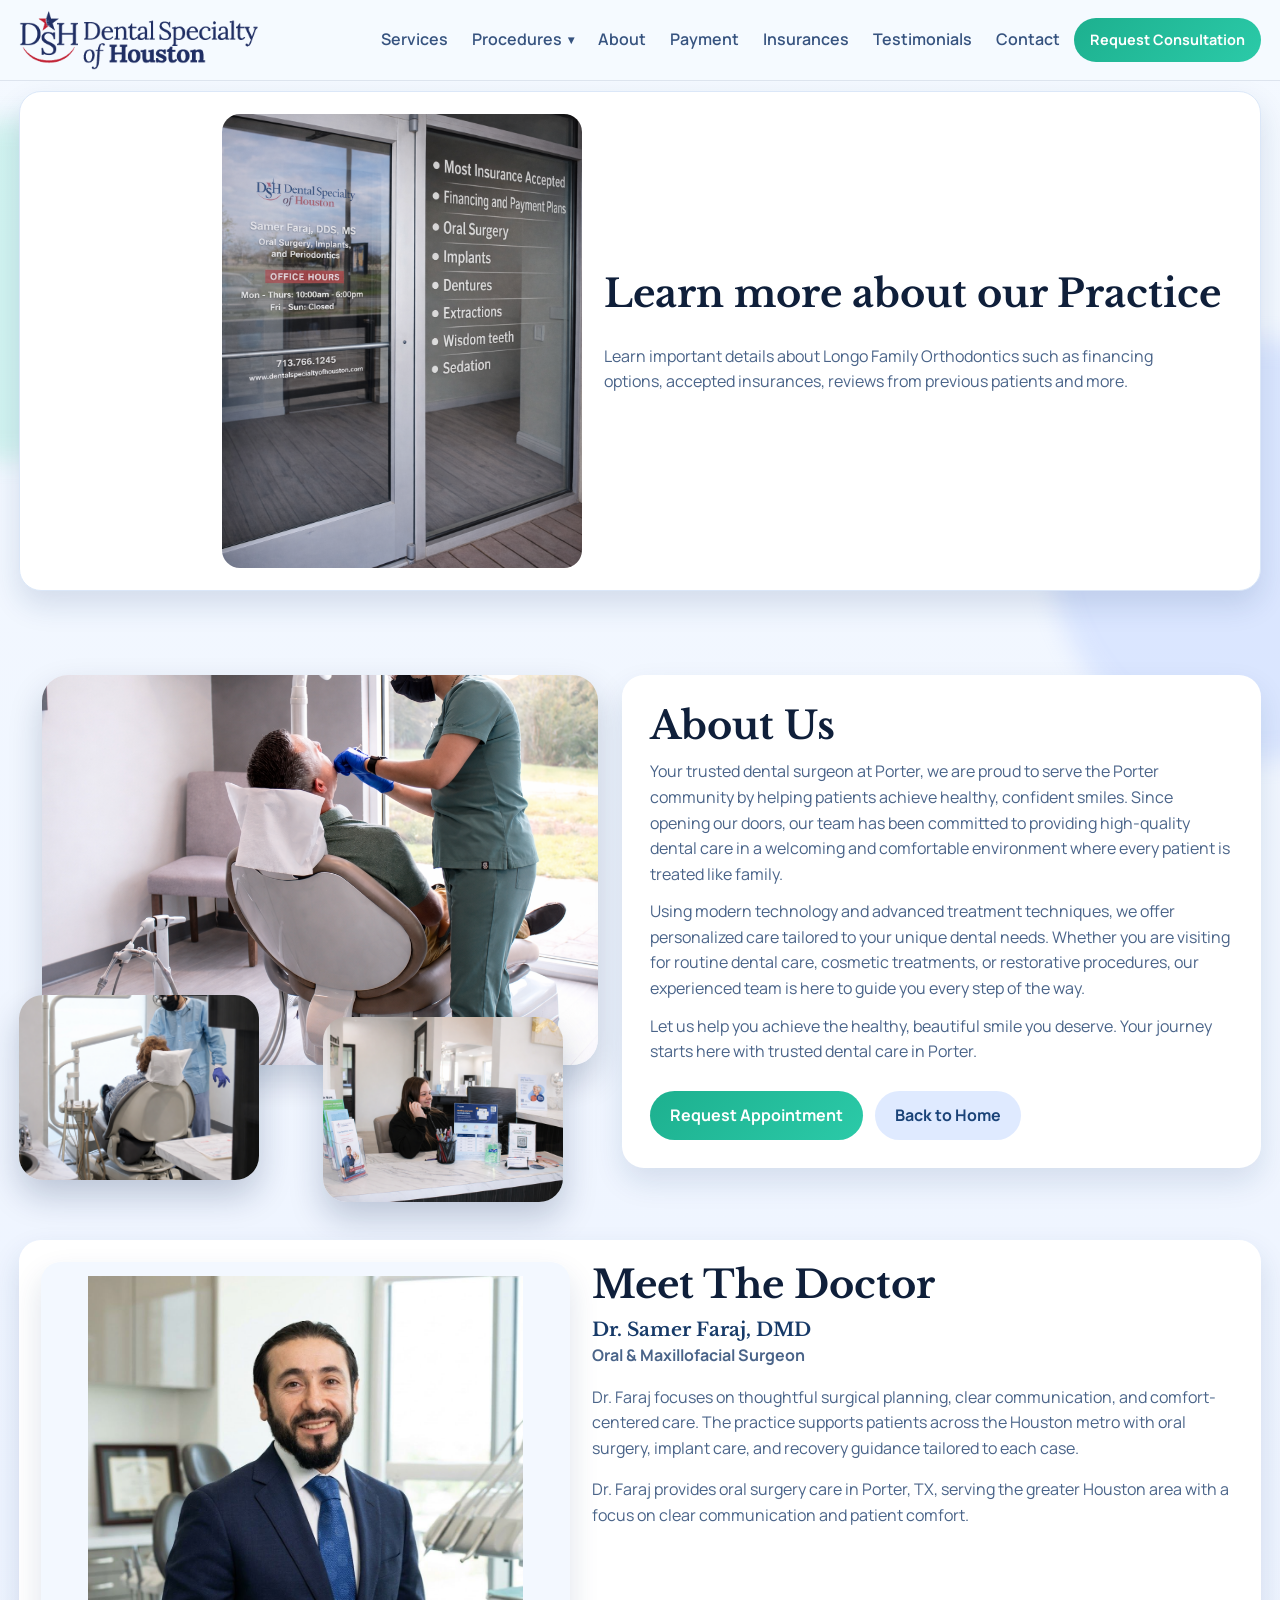
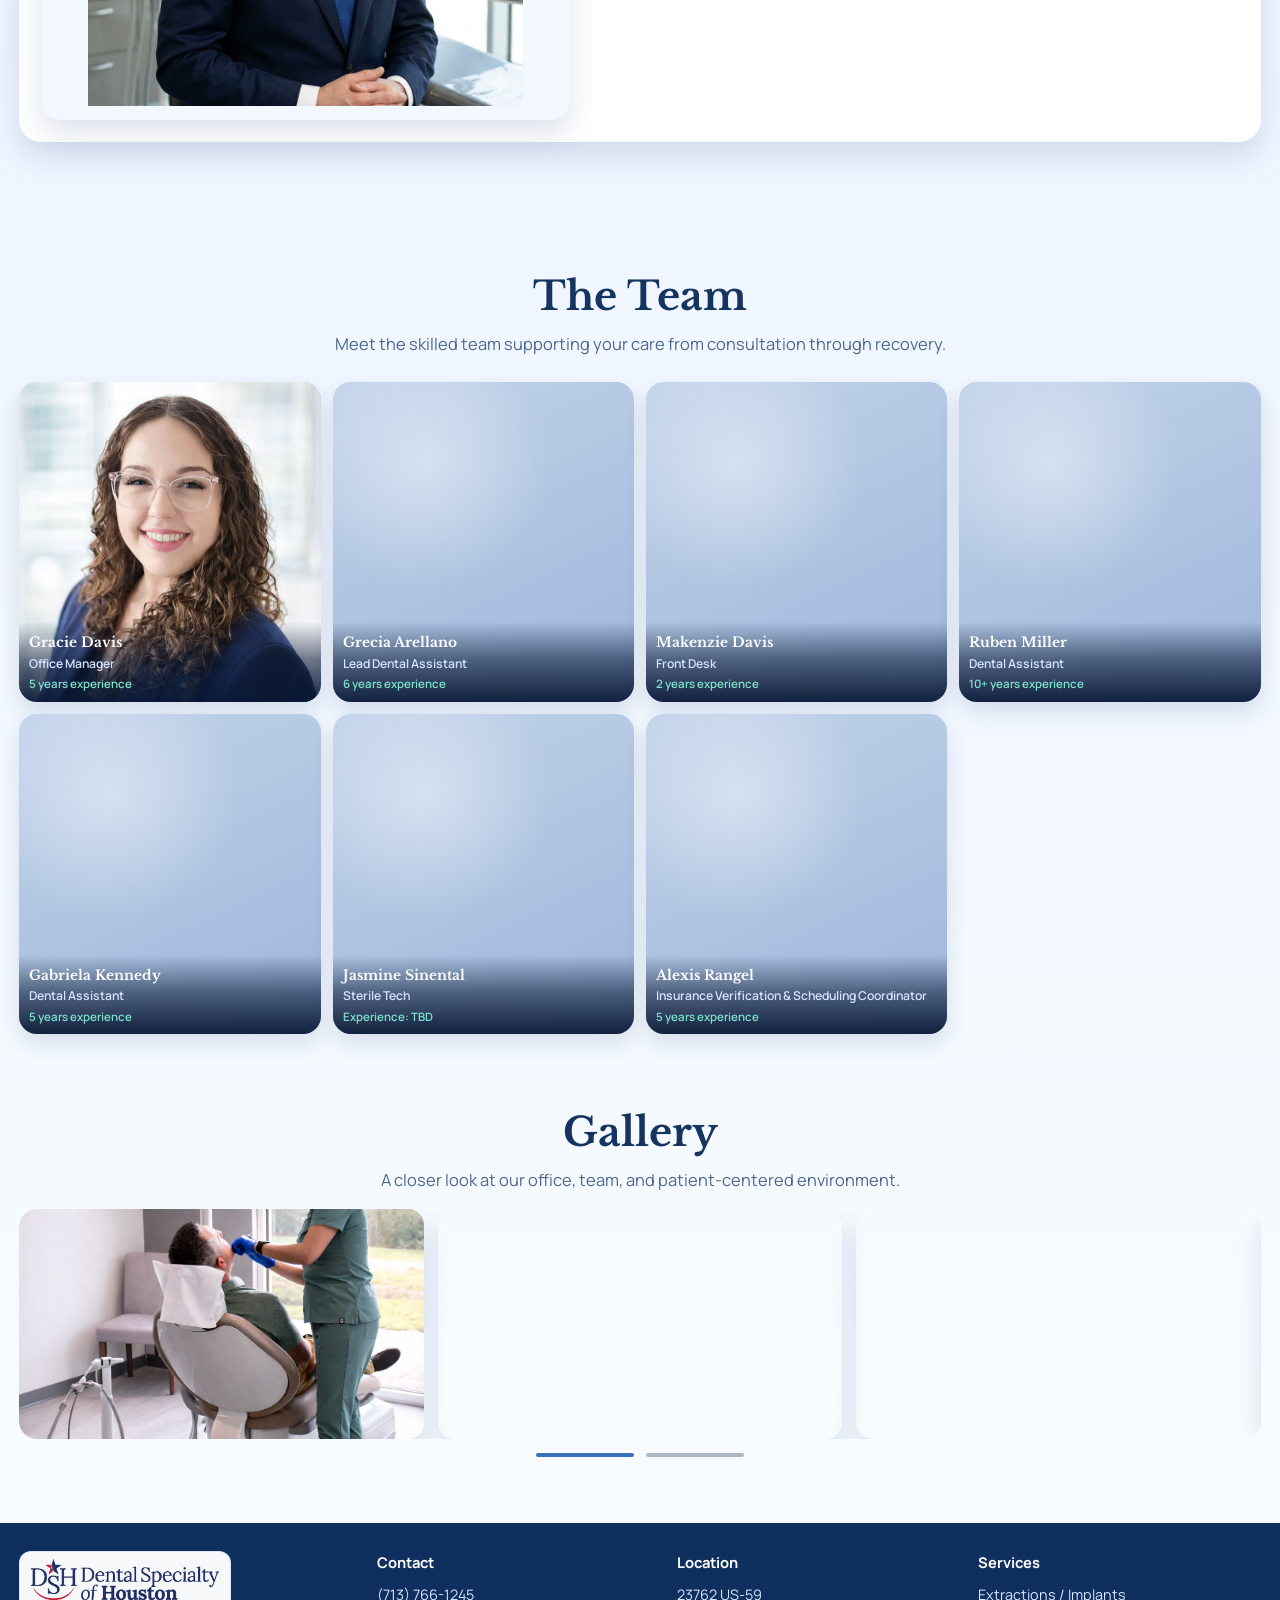
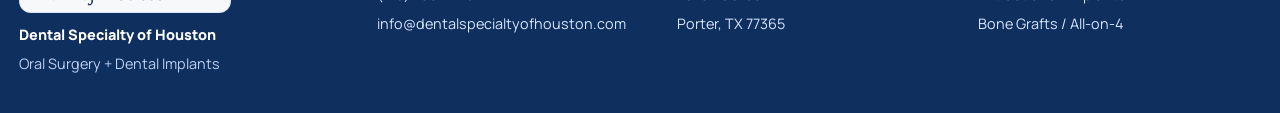
==== commit faf415c8: "New updates" ====
--- a/about.html
+++ b/about.html
@@ -86,7 +86,7 @@
       <div class="container">
         <article class="meet-doctor-card reveal">
           <aside class="doctor-portrait" aria-label="Doctor portrait">
-            <img class="doctor-portrait-img" src="assets/3.png" alt="Professional dentist portrait" loading="lazy" decoding="async" />
+            <img class="doctor-portrait-img" src="assets/Dr Faraj.jpeg" alt="Dr. Samer Faraj" loading="lazy" decoding="async" />
           </aside>
           <div class="meet-doctor-copy">
             <h2 class="section-title">Meet The Doctor</h2>
@@ -108,7 +108,9 @@
 
         <div class="team-grid">
           <article class="team-card reveal">
-            <div class="team-card-image" role="img" aria-label="Team member photo placeholder"></div>
+            <div class="team-card-image">
+              <img src="assets/Gracie Davis.jpeg" alt="Gracie Davis" loading="lazy" decoding="async" />
+            </div>
             <div class="team-card-overlay">
               <h3>Gracie Davis</h3>
               <p>Office Manager</p>
@@ -117,7 +119,9 @@
           </article>
 
           <article class="team-card reveal delay-1">
-            <div class="team-card-image" role="img" aria-label="Team member photo placeholder"></div>
+            <div class="team-card-image">
+              <img src="assets/Grecia Arellano.jpeg" alt="Grecia Arellano" loading="lazy" decoding="async" />
+            </div>
             <div class="team-card-overlay">
               <h3>Grecia Arellano</h3>
               <p>Lead Dental Assistant</p>
@@ -126,7 +130,9 @@
           </article>
 
           <article class="team-card reveal delay-2">
-            <div class="team-card-image" role="img" aria-label="Team member photo placeholder"></div>
+            <div class="team-card-image">
+              <img src="assets/Makenzie Davis.jpeg" alt="Makenzie Davis" loading="lazy" decoding="async" />
+            </div>
             <div class="team-card-overlay">
               <h3>Makenzie Davis</h3>
               <p>Front Desk</p>
@@ -144,7 +150,9 @@
           </article>
 
           <article class="team-card reveal delay-1">
-            <div class="team-card-image" role="img" aria-label="Team member photo placeholder"></div>
+            <div class="team-card-image">
+              <img src="assets/Gabriela Kennedy.jpeg" alt="Gabriela Kennedy" loading="lazy" decoding="async" />
+            </div>
             <div class="team-card-overlay">
               <h3>Gabriela Kennedy</h3>
               <p>Dental Assistant</p>
@@ -162,7 +170,9 @@
           </article>
 
           <article class="team-card reveal">
-            <div class="team-card-image" role="img" aria-label="Team member photo placeholder"></div>
+            <div class="team-card-image">
+              <img src="assets/Alexis Rangel.jpeg" alt="Alexis Rangel" loading="lazy" decoding="async" />
+            </div>
             <div class="team-card-overlay">
               <h3>Alexis Rangel</h3>
               <p>Insurance Verification &amp; Scheduling Coordinator</p>
--- a/styles.css
+++ b/styles.css
@@ -3024,6 +3024,86 @@
   color: #ffffff;
 }
 
+.stats-showcase {
+  padding-top: 12px;
+}
+
+.stats-shell {
+  background:
+    radial-gradient(circle at 10% 18%, rgba(121, 229, 206, 0.2), transparent 22%),
+    radial-gradient(circle at 90% 24%, rgba(122, 170, 235, 0.18), transparent 20%),
+    linear-gradient(135deg, #f5fbff 0%, #eaf4ff 48%, #eaf8f6 100%);
+  border: 1px solid rgba(195, 215, 238, 0.92);
+  border-radius: 30px;
+  padding: 34px;
+  box-shadow: 0 24px 52px rgba(13, 40, 83, 0.14);
+}
+
+.stats-grid {
+  display: grid;
+  grid-template-columns: repeat(3, minmax(0, 1fr));
+  gap: 22px;
+}
+
+.stat-card {
+  display: grid;
+  gap: 14px;
+  align-content: start;
+  min-height: 210px;
+  padding: 28px 26px;
+  border-radius: 26px;
+  background: linear-gradient(180deg, rgba(255, 255, 255, 0.98) 0%, rgba(247, 251, 255, 0.98) 100%);
+  border: 1px solid rgba(205, 221, 242, 0.95);
+  box-shadow: 0 16px 32px rgba(15, 43, 89, 0.09);
+}
+
+.stat-icon {
+  width: 66px;
+  height: 66px;
+  display: grid;
+  place-items: center;
+  border-radius: 0;
+  overflow: visible;
+  background: transparent;
+  border: 0;
+  box-shadow: none;
+}
+
+.stat-icon img {
+  width: 100%;
+  height: 100%;
+  object-fit: contain;
+  display: block;
+  mix-blend-mode: multiply;
+  filter: saturate(0.95) contrast(1.02);
+}
+
+.stat-label {
+  color: #38c4a8;
+  font-size: 1rem;
+  font-weight: 800;
+  letter-spacing: 0.12em;
+  text-transform: uppercase;
+}
+
+.stat-number {
+  color: #163761;
+  font-family: "Libre Baskerville", serif;
+  font-size: clamp(2.5rem, 4.8vw, 3.7rem);
+  line-height: 1.05;
+  text-shadow: none;
+}
+
+@media (max-width: 980px) {
+  .stats-grid {
+    grid-template-columns: 1fr;
+  }
+
+  .stat-card {
+    min-height: 0;
+  }
+}
+
 /* About: learn-more hero style and gallery pager */
 .practice-hero-shell {
   position: relative;
@@ -3509,16 +3589,17 @@
 .team-grid {
   margin-top: 24px;
   display: grid;
-  grid-template-columns: repeat(3, minmax(0, 1fr));
-  gap: 18px;
+  grid-template-columns: repeat(4, minmax(0, 1fr));
+  gap: 12px;
 }
 
 .team-card {
   position: relative;
-  min-height: 340px;
-  border-radius: 24px;
+  min-height: 225px;
+  aspect-ratio: 4 / 4.25;
+  border-radius: 18px;
   overflow: hidden;
-  box-shadow: 0 14px 34px rgba(20, 57, 110, 0.18);
+  box-shadow: 0 10px 22px rgba(20, 57, 110, 0.14);
   background: linear-gradient(160deg, #d7e4f7 0%, #b8cae8 100%);
 }
 
@@ -3530,17 +3611,28 @@
     linear-gradient(155deg, #c2d3ea 0%, #9db6da 100%);
 }
 
+.team-card-image img {
+  width: 100%;
+  height: 100%;
+  object-fit: cover;
+  object-position: center 14%;
+  display: block;
+  transform: scale(1.02);
+  transform-origin: center top;
+  filter: saturate(1.02) contrast(1.02);
+}
+
 .team-card-overlay {
   position: absolute;
   inset: auto 0 0 0;
-  padding: 18px 18px 16px;
+  padding: 12px 10px 10px;
   color: #ffffff;
-  background: linear-gradient(180deg, rgba(8, 24, 53, 0.05) 0%, rgba(8, 24, 53, 0.84) 56%, rgba(8, 24, 53, 0.96) 100%);
+  background: linear-gradient(180deg, rgba(8, 24, 53, 0.02) 0%, rgba(8, 24, 53, 0.56) 46%, rgba(8, 24, 53, 0.94) 100%);
 }
 
 .team-card-overlay h3 {
   margin: 0 0 4px;
-  font-size: 1.2rem;
+  font-size: 0.86rem;
   color: #ffffff;
 }
 
@@ -3548,30 +3640,51 @@
   margin: 0;
   color: #d3e3ff;
   font-weight: 600;
-  line-height: 1.4;
+  line-height: 1.35;
+  font-size: 0.76rem;
 }
 
 .team-card-overlay .team-years {
-  margin-top: 6px;
+  margin-top: 4px;
   color: #7de1ca;
-  font-size: 0.95rem;
+  font-size: 0.72rem;
+}
+
+.team-card:nth-child(1) .team-card-image img {
+  object-position: center 16%;
+}
+
+.team-card:nth-child(2) .team-card-image img {
+  object-position: center 14%;
+}
+
+.team-card:nth-child(3) .team-card-image img {
+  object-position: center 12%;
+}
+
+.team-card:nth-child(5) .team-card-image img {
+  object-position: center 14%;
+}
+
+.team-card:nth-child(7) .team-card-image img {
+  object-position: center 16%;
 }
 
 @media (max-width: 1120px) {
   .team-grid {
-    grid-template-columns: repeat(2, minmax(0, 1fr));
+    grid-template-columns: repeat(3, minmax(0, 1fr));
   }
 }
 
 @media (max-width: 700px) {
   .team-grid {
-    grid-template-columns: 1fr;
+    grid-template-columns: repeat(2, minmax(0, 1fr));
   }
 
   .team-card {
-    min-height: 310px;
-  }
-}
+    min-height: 210px;
+  }
+}
 
 /* Oral surgery parent block refresh */
 .procedure-parent-card {
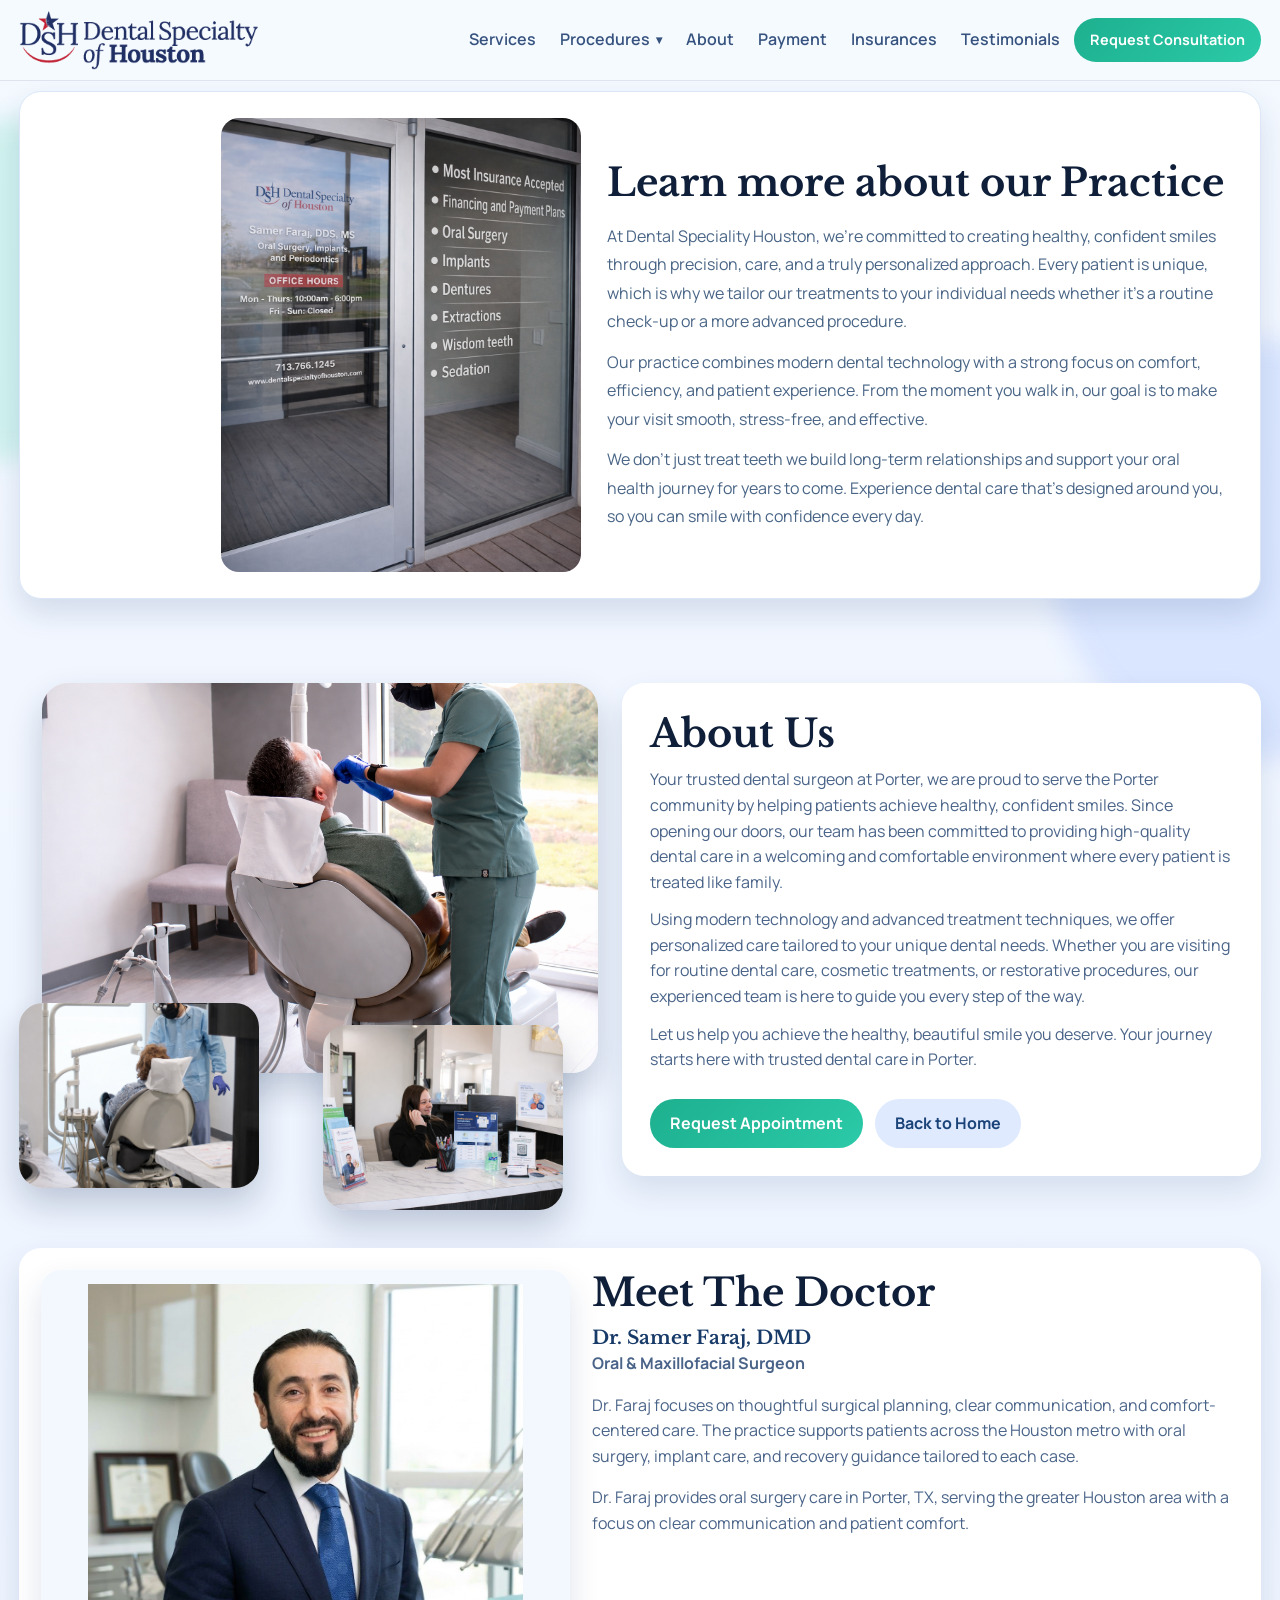
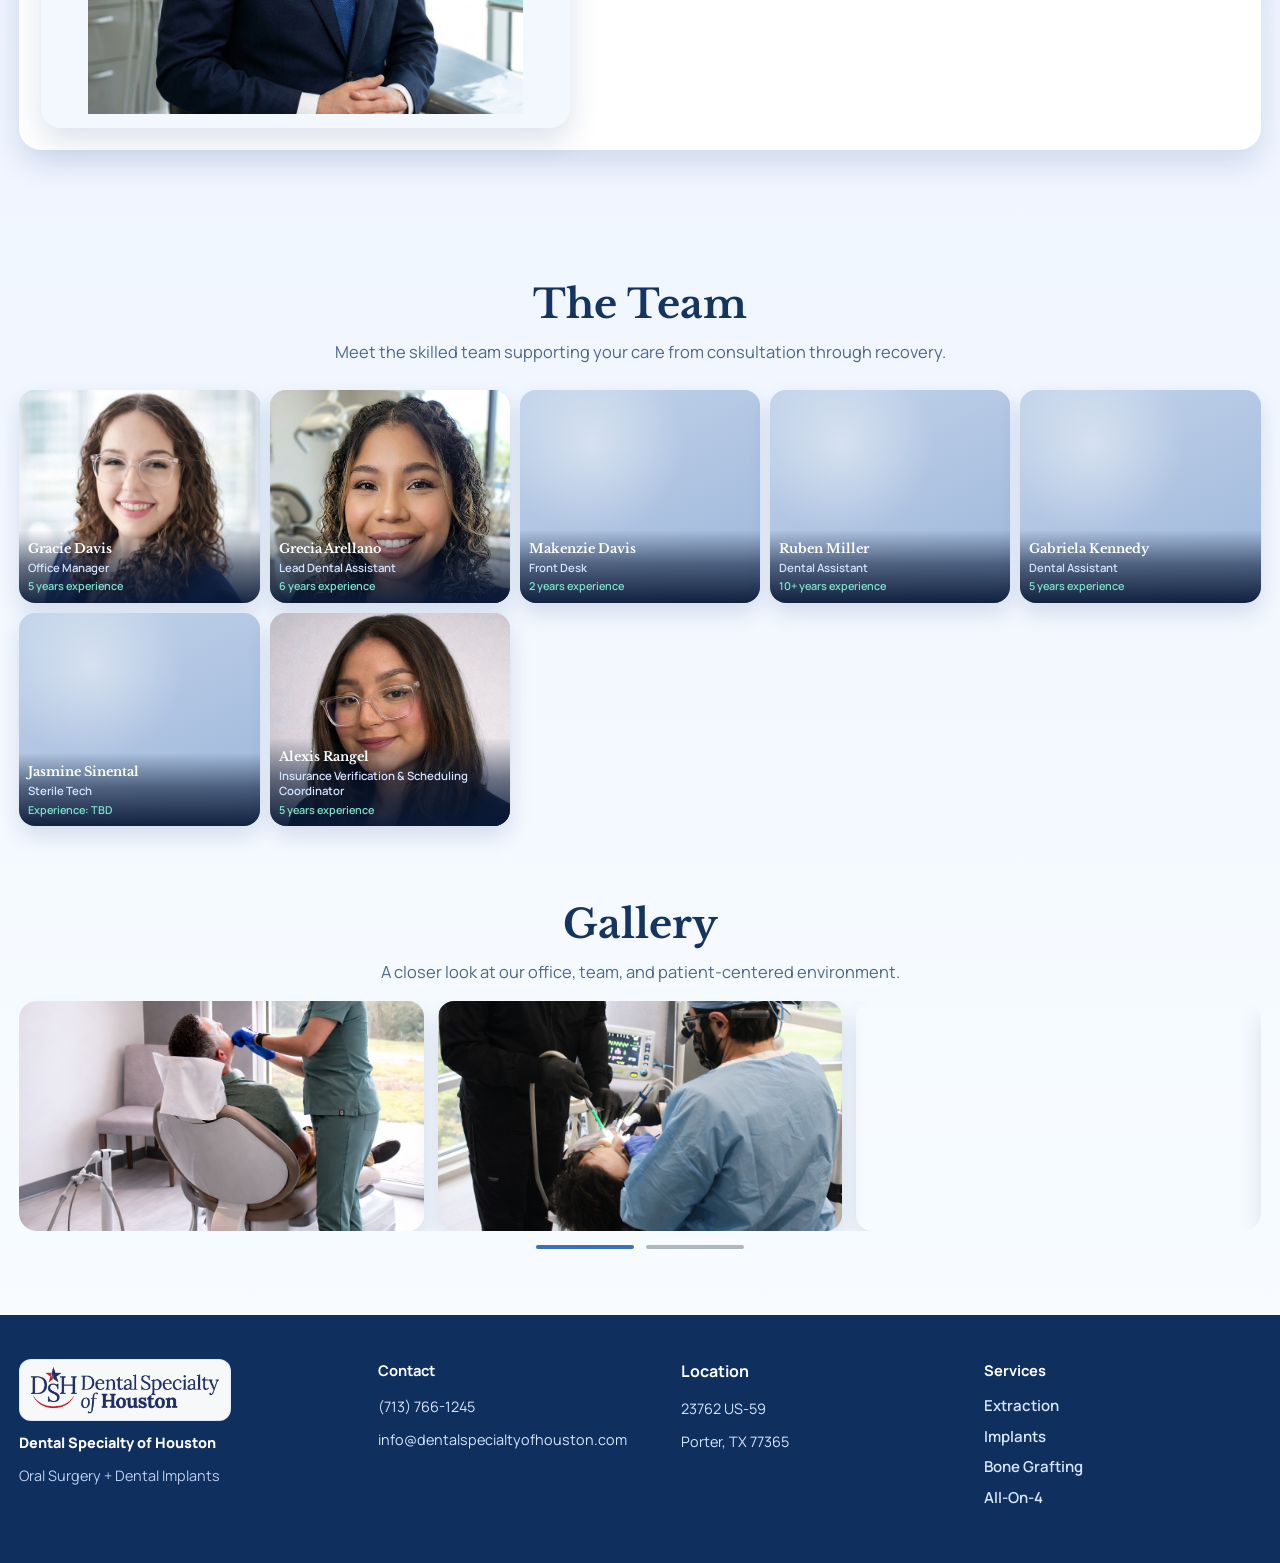
==== commit b8b6ccd8: "new updates" ====
--- a/about.html
+++ b/about.html
@@ -1,4 +1,4 @@
-﻿<!DOCTYPE html>
+<!DOCTYPE html>
 <html lang="en">
 <head>
   <meta charset="UTF-8" />
@@ -39,7 +39,7 @@
         <a href="payment.html">Payment</a>
         <a href="insurances.html">Insurances</a>
         <a href="testimonials.html">Testimonials</a>
-        <a href="contact.html">Contact</a>
+
       </nav>
       <a class="btn btn-sm" href="contact.html">Request Consultation</a>
     </div>
@@ -54,7 +54,9 @@
           </aside>
           <div class="practice-learn-copy">
             <h2 class="section-title">Learn more about our Practice</h2>
-            <p>Learn important details about Longo Family Orthodontics such as financing options, accepted insurances, reviews from previous patients and more.</p>
+            <p>At Dental Speciality Houston, we&apos;re committed to creating healthy, confident smiles through precision, care, and a truly personalized approach. Every patient is unique, which is why we tailor our treatments to your individual needs whether it&apos;s a routine check-up or a more advanced procedure.</p>
+            <p>Our practice combines modern dental technology with a strong focus on comfort, efficiency, and patient experience. From the moment you walk in, our goal is to make your visit smooth, stress-free, and effective.</p>
+            <p>We don&apos;t just treat teeth we build long-term relationships and support your oral health journey for years to come. Experience dental care that&apos;s designed around you, so you can smile with confidence every day.</p>
           </div>
         </article>
       </div>
@@ -233,18 +235,26 @@
         <p><a href="mailto:info@dentalspecialtyofhouston.com">info@dentalspecialtyofhouston.com</a></p>
       </div>
       <div>
-        <h4>Location</h4>
-        <p>23762 US-59</p>
-        <p>Porter, TX 77365</p>
-      </div>
-      <div>
-        <h4>Services</h4>
-        <p>Extractions / Implants</p>
-        <p>Bone Grafts / All-on-4</p>
-      </div>
+  <h4><a class="footer-section-link" href="contact.html#visit">Location</a></h4>
+  <p><a href="contact.html#visit">23762 US-59</a></p>
+  <p><a href="contact.html#visit">Porter, TX 77365</a></p>
+</div>
+<div>
+  <h4>Services</h4>
+  <div class="footer-link-pills">
+    <a class="footer-link-pill" href="extraction.html">Extraction</a>
+    <a class="footer-link-pill" href="dental-implants.html">Implants</a>
+    <a class="footer-link-pill" href="bone-grafting.html">Bone Grafting</a>
+    <a class="footer-link-pill" href="all-on-4.html">All-On-4</a>
+  </div>
+</div>
     </div>
   </footer>
 
   <script src="script.js"></script>
 </body>
 </html>
+
+
+
+
--- a/styles.css
+++ b/styles.css
@@ -1,4 +1,4 @@
-﻿:root {
+:root {
   --bg: #eef4ff;
   --surface: #ffffff;
   --ink: #0f1f3a;
@@ -1647,7 +1647,7 @@
 }
 
 .ba-divider::after {
-  content: "↔";
+  content: "?";
   position: absolute;
   top: 50%;
   left: 50%;
@@ -4161,3 +4161,442 @@
     padding: 14px;
   }
 }
+
+/* April 2026 cleanup: footer, CTA logo, about page, homepage stats */
+.site-footer-standard,
+.site-footer-merged {
+  padding: 44px 0 54px;
+}
+
+.site-footer-standard .footer-grid,
+.site-footer-merged .footer-grid {
+  grid-template-columns: minmax(220px, 1.2fr) repeat(3, minmax(150px, 1fr));
+  gap: 26px;
+  align-items: start;
+}
+
+.footer-grid h4 {
+  margin-bottom: 12px;
+}
+
+.footer-grid p {
+  margin: 0 0 10px;
+}
+
+.footer-section-link {
+  display: inline-flex;
+  align-items: center;
+  justify-content: center;
+  min-height: 40px;
+  padding: 10px 14px;
+  border-radius: 999px;
+  background: rgba(255, 255, 255, 0.1);
+  border: 1px solid rgba(179, 207, 245, 0.28);
+  color: #ffffff;
+  font-size: 0.88rem;
+  font-weight: 700;
+}
+
+.footer-section-link:hover,
+.footer-grid a:hover {
+  color: #93f0d6;
+}
+
+.footer-link-pills {
+  display: flex;
+  flex-wrap: wrap;
+  gap: 10px;
+}
+
+.footer-link-pill {
+  display: inline-flex;
+  align-items: center;
+  justify-content: center;
+  min-height: 40px;
+  padding: 10px 14px;
+  border-radius: 999px;
+  background: rgba(255, 255, 255, 0.1);
+  border: 1px solid rgba(179, 207, 245, 0.28);
+  color: #eef6ff;
+  font-weight: 700;
+  font-size: 0.88rem;
+  transition: transform 0.2s ease, background 0.2s ease, color 0.2s ease;
+}
+
+.footer-link-pill:hover {
+  transform: translateY(-1px);
+  background: rgba(29, 176, 143, 0.18);
+  color: #ffffff;
+}
+
+.cta-panel {
+  padding-top: 72px;
+  padding-bottom: 70px;
+}
+
+.cta-copy {
+  max-width: 560px;
+}
+
+.cta-copy .cta-logo-card {
+  background: rgba(255, 255, 255, 0.98) !important;
+  border: 1px solid rgba(218, 231, 255, 0.94) !important;
+  border-radius: 14px !important;
+  padding: 10px 14px !important;
+  box-shadow: 0 14px 28px rgba(7, 24, 49, 0.16);
+}
+
+.cta-copy .cta-logo-card .footer-logo-img {
+  width: 210px;
+  max-width: 100%;
+}
+
+.practice-learn-card {
+  grid-template-columns: minmax(300px, 0.92fr) minmax(0, 1.08fr);
+  gap: 26px;
+  padding: 26px;
+}
+
+.practice-learn-photo {
+  min-height: 360px;
+}
+
+.practice-learn-copy {
+  gap: 12px;
+}
+
+.practice-learn-copy .section-title {
+  margin-bottom: 4px;
+}
+
+.practice-learn-copy p {
+  margin: 0;
+  color: #496586;
+  font-size: 1rem;
+  line-height: 1.78;
+  max-width: 62ch;
+}
+
+.team-grid {
+  grid-template-columns: repeat(5, minmax(0, 1fr));
+  gap: 10px;
+}
+
+.team-card {
+  min-height: 186px;
+  aspect-ratio: 4 / 3.55;
+  border-radius: 16px;
+}
+
+.team-card-overlay {
+  padding: 10px 9px 9px;
+}
+
+.team-card-overlay h3 {
+  font-size: 0.8rem;
+}
+
+.team-card-overlay p {
+  font-size: 0.71rem;
+}
+
+.team-card-overlay .team-years {
+  font-size: 0.68rem;
+}
+
+
+@media (max-width: 1180px) {
+  .site-footer-standard .footer-grid,
+  .site-footer-merged .footer-grid {
+    grid-template-columns: repeat(2, minmax(0, 1fr));
+  }
+
+  .team-grid {
+    grid-template-columns: repeat(4, minmax(0, 1fr));
+  }
+}
+
+@media (max-width: 900px) {
+  .practice-learn-card {
+    grid-template-columns: 1fr;
+  }
+
+  .practice-learn-photo {
+    min-height: 260px;
+  }
+
+  .team-grid {
+    grid-template-columns: repeat(3, minmax(0, 1fr));
+  }
+}
+
+@media (max-width: 700px) {
+  .site-footer-standard,
+  .site-footer-merged {
+    padding: 34px 0 40px;
+  }
+
+  .site-footer-standard .footer-grid,
+  .site-footer-merged .footer-grid {
+    grid-template-columns: 1fr;
+    gap: 20px;
+  }
+
+  .team-grid {
+    grid-template-columns: repeat(2, minmax(0, 1fr));
+  }
+
+  .team-card {
+    min-height: 174px;
+  }
+}
+
+
+
+
+/* Footer text-link refinement and payment Cherry logo balancing */
+.footer-grid h4 {
+  display: flex;
+  align-items: center;
+}
+
+.cherry-wrap {
+  max-width: 390px;
+  padding: 22px 22px 20px;
+  gap: 14px;
+}
+
+.cherry-logo-img {
+  width: auto;
+  max-width: 172px;
+  max-height: 42px;
+  margin: 2px auto 4px;
+}
+
+.cherry-wrap img:last-of-type {
+  width: 100%;
+  max-width: 300px;
+  border-radius: 14px;
+}
+
+@media (max-width: 760px) {
+  .cherry-logo-img {
+    max-width: 156px;
+    max-height: 38px;
+  }
+}
+
+/* Final footer link simplification override */
+.footer-section-link {
+  display: inline !important;
+  min-height: 0 !important;
+  padding: 0 !important;
+  border: 0 !important;
+  border-radius: 0 !important;
+  background: transparent !important;
+  color: #ffffff !important;
+  font-size: 1rem !important;
+  font-weight: 700 !important;
+  text-decoration: none !important;
+}
+
+.footer-link-pills {
+  display: flex !important;
+  flex-direction: column !important;
+  align-items: flex-start !important;
+  gap: 8px !important;
+}
+
+.footer-link-pill {
+  display: inline !important;
+  min-height: 0 !important;
+  padding: 0 !important;
+  border: 0 !important;
+  border-radius: 0 !important;
+  background: transparent !important;
+  color: #d7e5ff !important;
+  font-size: 0.94rem !important;
+  font-weight: 600 !important;
+  line-height: 1.5 !important;
+  text-decoration: none !important;
+  transform: none !important;
+}
+
+.footer-link-pill:hover,
+.footer-section-link:hover,
+.footer-grid a:hover {
+  color: #93f0d6 !important;
+  background: transparent !important;
+}
+
+/* Cherry logo clipping fix */
+.cherry-wrap {
+  overflow: visible;
+}
+
+.cherry-logo-img {
+  display: block;
+  width: min(100%, 250px) !important;
+  max-width: 250px !important;
+  max-height: none !important;
+  height: auto !important;
+  object-fit: contain !important;
+  object-position: center !important;
+  margin: 4px auto 8px !important;
+}
+
+@media (max-width: 760px) {
+  .cherry-logo-img {
+    width: min(100%, 210px) !important;
+    max-width: 210px !important;
+  }
+}
+
+/* Cherry card size refinement */
+.cherry-wrap {
+  max-width: 340px !important;
+  padding: 18px 18px 16px !important;
+  gap: 10px !important;
+}
+
+.cherry-logo-img {
+  width: min(100%, 220px) !important;
+  max-width: 220px !important;
+  margin: 2px auto 6px !important;
+}
+
+.cherry-wrap img:last-of-type {
+  max-width: 252px !important;
+}
+
+@media (max-width: 760px) {
+  .cherry-wrap {
+    max-width: 320px !important;
+    padding: 16px !important;
+  }
+
+  .cherry-logo-img {
+    width: min(100%, 198px) !important;
+    max-width: 198px !important;
+  }
+
+  .cherry-wrap img:last-of-type {
+    max-width: 236px !important;
+  }
+}
+
+/* Cherry card overall size reduction */
+.cherry-section {
+  padding-top: 28px;
+  padding-bottom: 28px;
+}
+
+.cherry-wrap {
+  max-width: 300px !important;
+  padding: 14px 14px 12px !important;
+  gap: 8px !important;
+  border-radius: 16px !important;
+}
+
+.cherry-logo-img {
+  width: min(100%, 190px) !important;
+  max-width: 190px !important;
+  margin: 0 auto 4px !important;
+}
+
+.cherry-wrap img:last-of-type {
+  max-width: 220px !important;
+  border-radius: 12px !important;
+}
+
+.cherry-wrap .btn.btn-sm {
+  padding: 8px 14px !important;
+  font-size: 0.84rem !important;
+}
+
+@media (max-width: 760px) {
+  .cherry-wrap {
+    max-width: 286px !important;
+    padding: 12px !important;
+  }
+
+  .cherry-logo-img {
+    width: min(100%, 176px) !important;
+    max-width: 176px !important;
+  }
+
+  .cherry-wrap img:last-of-type {
+    max-width: 208px !important;
+  }
+}
+
+/* Final Cherry card fit-to-content sizing */
+.cherry-section .container {
+  display: flex;
+  justify-content: center;
+}
+
+.cherry-wrap {
+  display: inline-grid !important;
+  width: fit-content !important;
+  max-width: none !important;
+  justify-items: center !important;
+  justify-self: center !important;
+  padding: 14px !important;
+}
+
+.cherry-logo-img {
+  width: 190px !important;
+  max-width: 190px !important;
+}
+
+.cherry-wrap img:last-of-type {
+  width: 220px !important;
+  max-width: 220px !important;
+}
+
+@media (max-width: 760px) {
+  .cherry-wrap {
+    padding: 12px !important;
+  }
+
+  .cherry-logo-img {
+    width: 176px !important;
+    max-width: 176px !important;
+  }
+
+  .cherry-wrap img:last-of-type {
+    width: 208px !important;
+    max-width: 208px !important;
+  }
+}
+
+/* Cherry card centering adjustment */
+.cherry-section {
+  display: flex;
+  justify-content: center;
+}
+
+.cherry-section .container {
+  width: 100%;
+  display: flex !important;
+  justify-content: center !important;
+  align-items: center;
+}
+
+.cherry-wrap {
+  margin-left: auto !important;
+  margin-right: auto !important;
+}
+
+/* Cherry card vertical layout */
+.cherry-wrap {
+  display: flex !important;
+  flex-direction: column !important;
+  align-items: center !important;
+  justify-content: flex-start !important;
+}
+
+.cherry-wrap > * {
+  width: auto;
+}
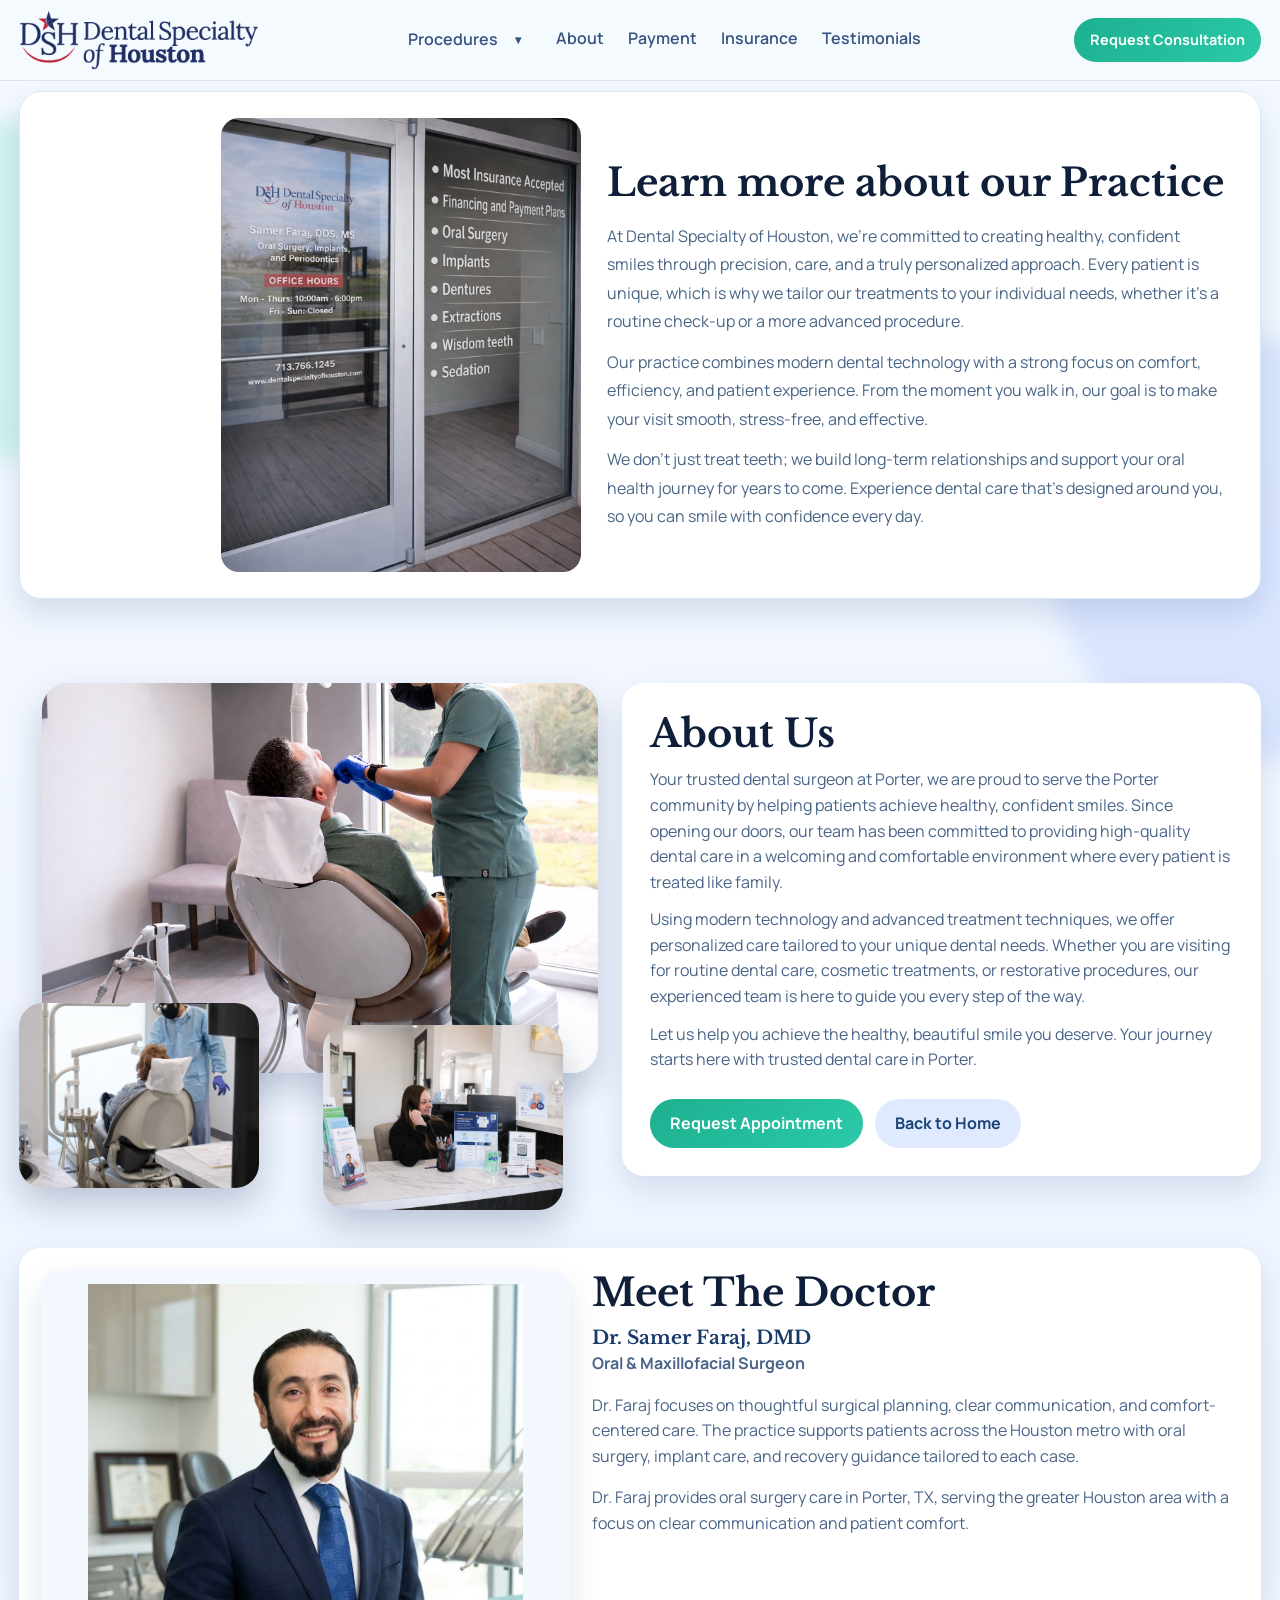
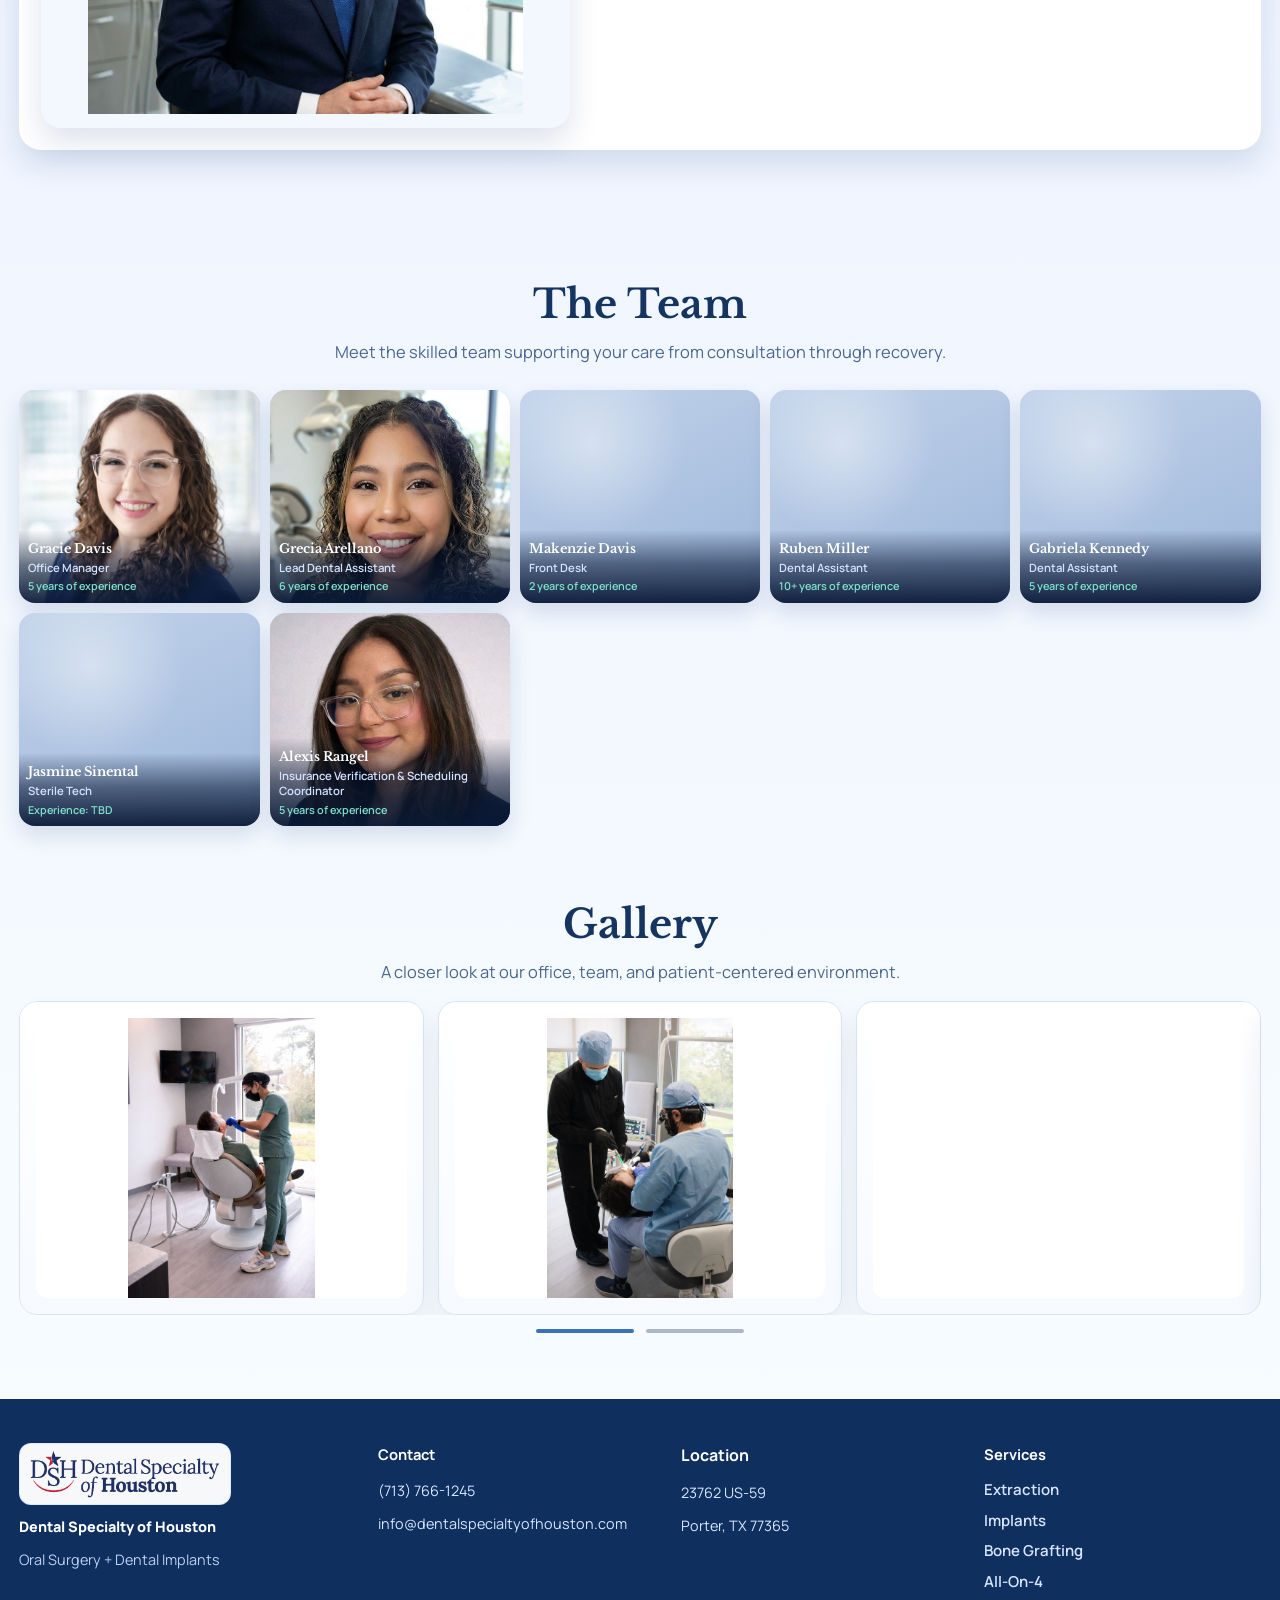
==== commit ab5ac4cd: "New Update 4/21" ====
--- a/about.html
+++ b/about.html
@@ -21,12 +21,13 @@
       </a>
       <button class="menu-toggle" aria-label="Toggle navigation" aria-expanded="false">Menu</button>
       <nav class="main-nav" id="mainNav">
-        <a href="index.html#procedures">Services</a>
         <div class="nav-dropdown">
-          <button class="dropdown-trigger" type="button" aria-expanded="false" aria-haspopup="true">
-            Procedures
-            <span class="dropdown-arrow" aria-hidden="true">&#9662;</span>
-          </button>
+          <div class="dropdown-link-group">
+            <a class="dropdown-label" href="index.html#procedures">Procedures</a>
+            <button class="dropdown-trigger" type="button" aria-expanded="false" aria-haspopup="true" aria-label="Open procedures menu">
+              <span class="dropdown-arrow" aria-hidden="true">&#9662;</span>
+            </button>
+          </div>
           <div class="dropdown-menu" role="menu">
             <a href="oral-surgery.html" role="menuitem">Oral Surgery</a>
             <a href="extraction.html" role="menuitem">Extraction</a>
@@ -37,9 +38,8 @@
         </div>
         <a href="about.html">About</a>
         <a href="payment.html">Payment</a>
-        <a href="insurances.html">Insurances</a>
+        <a href="insurances.html">Insurance</a>
         <a href="testimonials.html">Testimonials</a>
-
       </nav>
       <a class="btn btn-sm" href="contact.html">Request Consultation</a>
     </div>
@@ -54,9 +54,9 @@
           </aside>
           <div class="practice-learn-copy">
             <h2 class="section-title">Learn more about our Practice</h2>
-            <p>At Dental Speciality Houston, we&apos;re committed to creating healthy, confident smiles through precision, care, and a truly personalized approach. Every patient is unique, which is why we tailor our treatments to your individual needs whether it&apos;s a routine check-up or a more advanced procedure.</p>
+            <p>At Dental Specialty of Houston, we&apos;re committed to creating healthy, confident smiles through precision, care, and a truly personalized approach. Every patient is unique, which is why we tailor our treatments to your individual needs, whether it&apos;s a routine check-up or a more advanced procedure.</p>
             <p>Our practice combines modern dental technology with a strong focus on comfort, efficiency, and patient experience. From the moment you walk in, our goal is to make your visit smooth, stress-free, and effective.</p>
-            <p>We don&apos;t just treat teeth we build long-term relationships and support your oral health journey for years to come. Experience dental care that&apos;s designed around you, so you can smile with confidence every day.</p>
+            <p>We don&apos;t just treat teeth; we build long-term relationships and support your oral health journey for years to come. Experience dental care that&apos;s designed around you, so you can smile with confidence every day.</p>
           </div>
         </article>
       </div>
@@ -116,7 +116,7 @@
             <div class="team-card-overlay">
               <h3>Gracie Davis</h3>
               <p>Office Manager</p>
-              <p class="team-years">5 years experience</p>
+              <p class="team-years">5 years of experience</p>
             </div>
           </article>
 
@@ -127,7 +127,7 @@
             <div class="team-card-overlay">
               <h3>Grecia Arellano</h3>
               <p>Lead Dental Assistant</p>
-              <p class="team-years">6 years experience</p>
+              <p class="team-years">6 years of experience</p>
             </div>
           </article>
 
@@ -138,7 +138,7 @@
             <div class="team-card-overlay">
               <h3>Makenzie Davis</h3>
               <p>Front Desk</p>
-              <p class="team-years">2 years experience</p>
+              <p class="team-years">2 years of experience</p>
             </div>
           </article>
 
@@ -147,7 +147,7 @@
             <div class="team-card-overlay">
               <h3>Ruben Miller</h3>
               <p>Dental Assistant</p>
-              <p class="team-years">10+ years experience</p>
+              <p class="team-years">10+ years of experience</p>
             </div>
           </article>
 
@@ -158,7 +158,7 @@
             <div class="team-card-overlay">
               <h3>Gabriela Kennedy</h3>
               <p>Dental Assistant</p>
-              <p class="team-years">5 years experience</p>
+              <p class="team-years">5 years of experience</p>
             </div>
           </article>
 
@@ -178,7 +178,7 @@
             <div class="team-card-overlay">
               <h3>Alexis Rangel</h3>
               <p>Insurance Verification &amp; Scheduling Coordinator</p>
-              <p class="team-years">5 years experience</p>
+              <p class="team-years">5 years of experience</p>
             </div>
           </article>
         </div>
@@ -216,8 +216,10 @@
   </main>
 
   <div class="gallery-lightbox" id="galleryLightbox" aria-hidden="true">
+    <button class="gallery-lightbox-nav gallery-lightbox-prev" id="galleryLightboxPrev" type="button" aria-label="Show previous image">&#8249;</button>
     <button class="gallery-lightbox-close" id="galleryLightboxClose" type="button" aria-label="Close image viewer">&times;</button>
     <img class="gallery-lightbox-img" id="galleryLightboxImg" src="" alt="Expanded gallery image" />
+    <button class="gallery-lightbox-nav gallery-lightbox-next" id="galleryLightboxNext" type="button" aria-label="Show next image">&#8250;</button>
   </div>
 
   <footer class="site-footer site-footer-standard">
--- a/styles.css
+++ b/styles.css
@@ -2038,17 +2038,37 @@
   position: relative;
 }
 
-.dropdown-trigger {
+.dropdown-link-group {
   display: inline-flex;
   align-items: center;
   gap: 6px;
+}
+
+.dropdown-label {
+  color: #36537f;
+  font-weight: 600;
+}
+
+.dropdown-trigger {
+  display: inline-grid;
+  place-items: center;
+  width: 28px;
+  height: 28px;
   border: 0;
+  border-radius: 999px;
   background: transparent;
   color: #36537f;
   font: inherit;
   font-weight: 600;
   cursor: pointer;
   padding: 0;
+  transition: background-color 0.22s ease, color 0.22s ease;
+}
+
+.dropdown-trigger:hover,
+.dropdown-trigger:focus-visible {
+  background: rgba(208, 224, 246, 0.45);
+  outline: none;
 }
 
 .dropdown-arrow {
@@ -2109,10 +2129,20 @@
     width: 100%;
   }
 
-  .main-nav .dropdown-trigger {
+  .main-nav .dropdown-link-group {
     width: 100%;
     justify-content: space-between;
-    padding: 2px 0;
+    gap: 12px;
+  }
+
+  .main-nav .dropdown-label {
+    flex: 1;
+  }
+
+  .main-nav .dropdown-trigger {
+    width: 32px;
+    height: 32px;
+    flex-shrink: 0;
   }
 
   .main-nav .dropdown-menu {
@@ -2885,14 +2915,22 @@
 }
 
 .about-gallery-item {
-  padding: 0;
-  border: 0;
-  background: transparent;
+  padding: 14px;
+  border: 1px solid #d7e4f7;
+  border-radius: 18px;
+  background: linear-gradient(180deg, #ffffff 0%, #f6faff 100%);
+  box-shadow: 0 14px 28px rgba(15, 43, 89, 0.08);
   cursor: pointer;
 }
 
 .about-gallery-item img {
+  width: 100%;
   height: 230px;
+  object-fit: contain;
+  object-position: center;
+  display: block;
+  background: #ffffff;
+  border-radius: 12px;
   transition: transform 0.28s ease;
 }
 
@@ -2923,6 +2961,32 @@
   box-shadow: 0 20px 50px rgba(0, 0, 0, 0.4);
   object-fit: contain;
   background: #0b2448;
+}
+
+.gallery-lightbox-nav {
+  position: absolute;
+  top: 50%;
+  transform: translateY(-50%);
+  width: 54px;
+  height: 54px;
+  border-radius: 999px;
+  border: 1px solid rgba(224, 236, 255, 0.45);
+  background: rgba(255, 255, 255, 0.14);
+  color: #ffffff;
+  font-size: 2rem;
+  line-height: 1;
+  display: grid;
+  place-items: center;
+  cursor: pointer;
+  box-shadow: 0 14px 30px rgba(0, 0, 0, 0.24);
+}
+
+.gallery-lightbox-prev {
+  left: 24px;
+}
+
+.gallery-lightbox-next {
+  right: 24px;
 }
 
 .gallery-lightbox-close {
@@ -2972,7 +3036,21 @@
   .about-gallery-item img {
     height: 200px;
   }
-}
+
+  .gallery-lightbox-nav {
+    width: 44px;
+    height: 44px;
+    font-size: 1.7rem;
+  }
+
+  .gallery-lightbox-prev {
+    left: 12px;
+  }
+
+  .gallery-lightbox-next {
+    right: 12px;
+  }
+}
 
 /* Home: Why choose us background layout */
 .why-hero-shell {
@@ -4600,3 +4678,55 @@
 .cherry-wrap > * {
   width: auto;
 }
+
+/* Homepage testimonials decorative mark removal */
+.patients-quote-mark {
+  display: none !important;
+}
+
+/* Header nav centering adjustment */
+@media (min-width: 761px) {
+  .nav-wrap {
+    justify-content: flex-start;
+  }
+
+  .main-nav {
+    flex: 1 1 auto;
+    justify-content: center;
+    margin-left: 0;
+    margin-right: 0;
+  }
+
+  .nav-wrap > .btn-sm {
+    flex-shrink: 0;
+    margin-left: 12px;
+  }
+}
+
+/* About gallery thumbnail full-image fit override */
+.about-gallery-item img {
+  object-fit: contain !important;
+  object-position: center !important;
+  background: #ffffff;
+}
+
+/* About gallery larger thumbnails */
+.about-gallery-item {
+  padding: 16px !important;
+}
+
+.about-gallery-item img {
+  height: 280px !important;
+}
+
+@media (max-width: 1080px) {
+  .about-gallery-item img {
+    height: 250px !important;
+  }
+}
+
+@media (max-width: 760px) {
+  .about-gallery-item img {
+    height: 220px !important;
+  }
+}
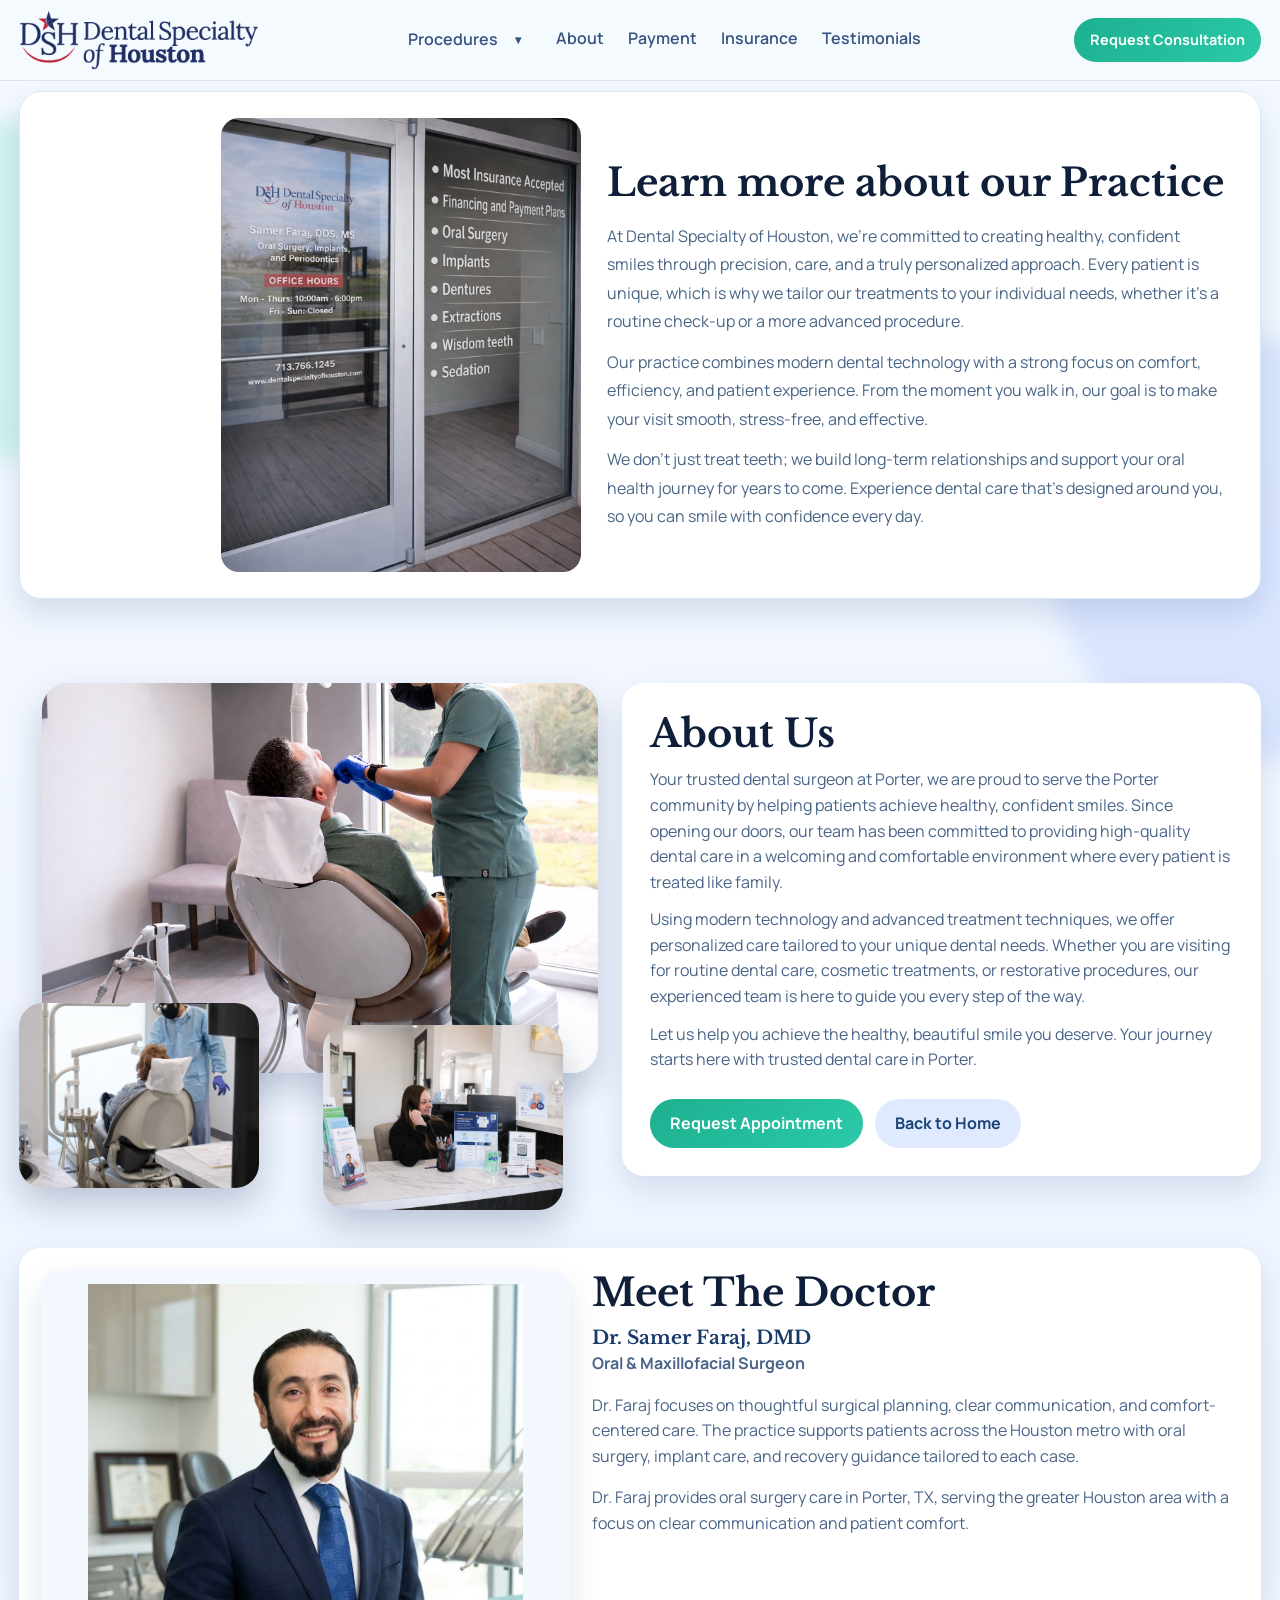
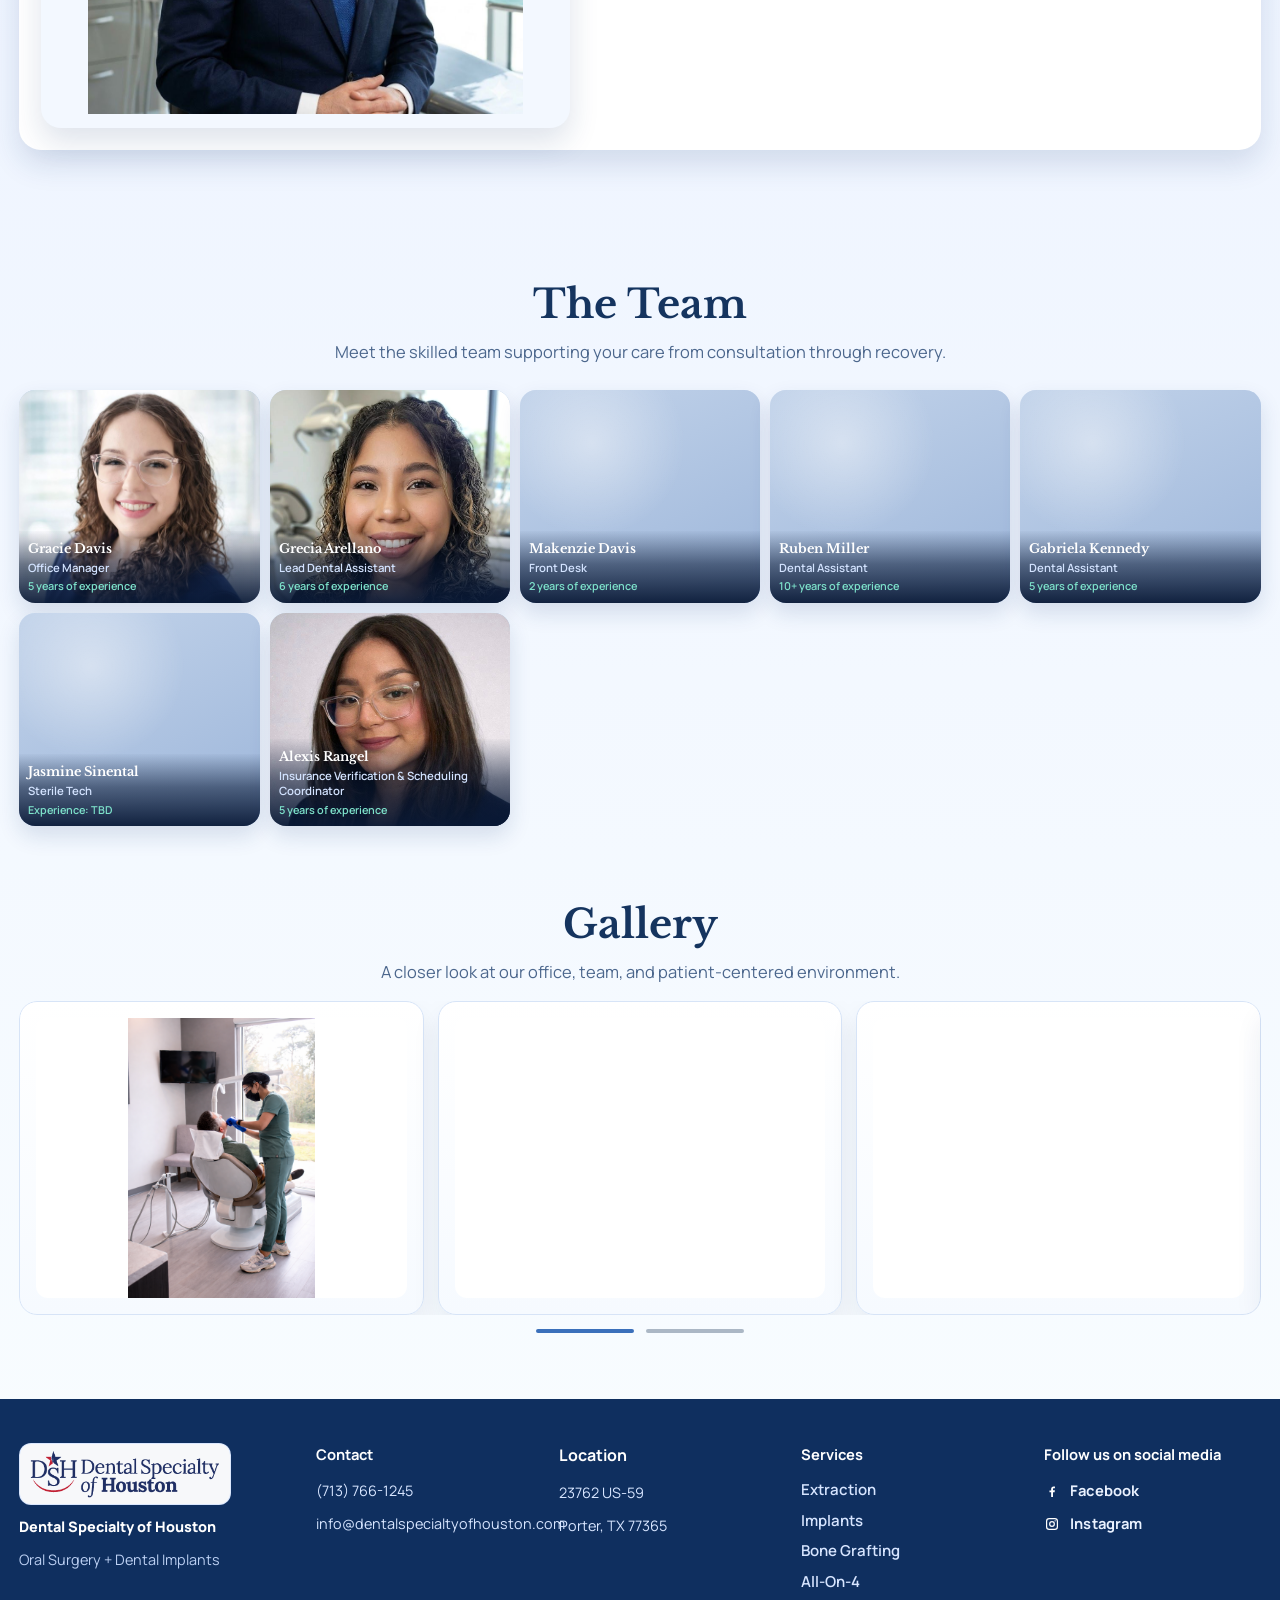
==== commit 6e28e7de: "new" ====
--- a/about.html
+++ b/about.html
@@ -250,7 +250,19 @@
     <a class="footer-link-pill" href="all-on-4.html">All-On-4</a>
   </div>
 </div>
-    </div>
+      <div>
+        <h4>Follow us on social media</h4>
+        <div class="footer-socials" aria-label="Social media links">
+          <a class="footer-social-link" href="https://www.facebook.com/DentalSpecialtyHouston" target="_blank" rel="noopener noreferrer" aria-label="Facebook">
+            <svg viewBox="0 0 24 24" aria-hidden="true"><path d="M13.5 21v-7.2h2.4l.4-2.8h-2.8V9.2c0-.8.2-1.3 1.4-1.3h1.5V5.4c-.3 0-1.1-.1-2.1-.1-2.1 0-3.6 1.3-3.6 3.7v2.1H8.2v2.8h2.5V21h2.8Z"/></svg>
+            <span>Facebook</span>
+          </a>
+          <a class="footer-social-link" href="https://www.instagram.com/dentalspecialty_houston/" target="_blank" rel="noopener noreferrer" aria-label="Instagram">
+            <svg viewBox="0 0 24 24" aria-hidden="true"><path d="M7.8 3h8.4A4.8 4.8 0 0 1 21 7.8v8.4A4.8 4.8 0 0 1 16.2 21H7.8A4.8 4.8 0 0 1 3 16.2V7.8A4.8 4.8 0 0 1 7.8 3Zm0 1.8A3 3 0 0 0 4.8 7.8v8.4a3 3 0 0 0 3 3h8.4a3 3 0 0 0 3-3V7.8a3 3 0 0 0-3-3H7.8Zm8.9 1.4a1.1 1.1 0 1 1 0 2.2 1.1 1.1 0 0 1 0-2.2ZM12 7.6A4.4 4.4 0 1 1 7.6 12 4.4 4.4 0 0 1 12 7.6Zm0 1.8A2.6 2.6 0 1 0 14.6 12 2.6 2.6 0 0 0 12 9.4Z"/></svg>
+            <span>Instagram</span>
+          </a>
+        </div>
+      </div>    </div>
   </footer>
 
   <script src="script.js"></script>
@@ -260,3 +272,9 @@
 
 
 
+
+
+
+
+
+
--- a/styles.css
+++ b/styles.css
@@ -4730,3 +4730,197 @@
     height: 220px !important;
   }
 }
+
+/* Footer social links */
+.footer-socials {
+  display: flex;
+  align-items: center;
+  gap: 10px;
+  margin-top: 14px;
+}
+
+.footer-social-link {
+  width: 38px;
+  height: 38px;
+  display: inline-flex;
+  align-items: center;
+  justify-content: center;
+  border-radius: 999px;
+  border: 1px solid rgba(175, 201, 240, 0.24);
+  background: rgba(255, 255, 255, 0.06);
+  color: #ffffff !important;
+  box-shadow: 0 10px 18px rgba(6, 17, 38, 0.16);
+  transition: transform 0.2s ease, background 0.2s ease, border-color 0.2s ease, color 0.2s ease;
+}
+
+.footer-social-link svg {
+  width: 18px;
+  height: 18px;
+  fill: currentColor;
+}
+
+.footer-social-link:hover {
+  transform: translateY(-2px) !important;
+  background: rgba(29, 176, 143, 0.18) !important;
+  border-color: rgba(125, 225, 202, 0.48) !important;
+  color: #9df1da !important;
+}
+
+@media (max-width: 700px) {
+  .footer-socials {
+    margin-top: 12px;
+  }
+
+  .footer-social-link {
+    width: 36px;
+    height: 36px;
+  }
+}
+
+/* Footer socials redesign */
+.footer-socials {
+  display: inline-flex !important;
+  flex-direction: column !important;
+  align-items: flex-start !important;
+  gap: 8px !important;
+  margin-top: 14px !important;
+  padding: 10px 12px !important;
+  border-radius: 10px !important;
+  background: rgba(255, 255, 255, 0.06) !important;
+  border: 1px solid rgba(151, 183, 227, 0.28) !important;
+  box-shadow: 0 10px 20px rgba(4, 15, 36, 0.16) !important;
+}
+
+.footer-social-link {
+  width: auto !important;
+  height: auto !important;
+  display: inline-flex !important;
+  align-items: center !important;
+  justify-content: flex-start !important;
+  gap: 10px !important;
+  padding: 0 !important;
+  border: 0 !important;
+  border-radius: 0 !important;
+  background: transparent !important;
+  box-shadow: none !important;
+  color: #f4f8ff !important;
+  text-decoration: none !important;
+  transform: none !important;
+}
+
+.footer-social-link span {
+  font-size: 0.92rem;
+  font-weight: 600;
+  letter-spacing: 0.01em;
+}
+
+.footer-social-link svg {
+  width: 16px !important;
+  height: 16px !important;
+  fill: currentColor;
+  flex-shrink: 0;
+}
+
+.footer-social-link:hover {
+  color: #9df1da !important;
+}
+
+/* Footer socials simplified separate links */
+.footer-socials {
+  display: flex !important;
+  flex-direction: column !important;
+  align-items: flex-start !important;
+  gap: 10px !important;
+  margin-top: 14px !important;
+  padding: 0 !important;
+  border: 0 !important;
+  background: transparent !important;
+  box-shadow: none !important;
+}
+
+.footer-social-link {
+  width: auto !important;
+  height: auto !important;
+  display: inline-flex !important;
+  align-items: center !important;
+  justify-content: flex-start !important;
+  gap: 10px !important;
+  padding: 0 !important;
+  border: 0 !important;
+  border-radius: 0 !important;
+  background: transparent !important;
+  box-shadow: none !important;
+  color: #0b0f18 !important;
+  text-decoration: none !important;
+}
+
+.footer-social-link span {
+  font-size: 0.92rem;
+  font-weight: 700;
+  color: #eaf2ff;
+}
+
+.footer-social-link svg {
+  width: 16px !important;
+  height: 16px !important;
+  color: #0b0f18 !important;
+  fill: currentColor !important;
+}
+
+.footer-social-link:hover {
+  color: #ffffff !important;
+}
+
+.footer-social-link:hover span {
+  color: #9df1da !important;
+}
+
+.footer-social-link:hover svg {
+  color: #9df1da !important;
+}
+
+/* Footer social icon visibility boost */
+.footer-social-link svg {
+  color: #ffffff !important;
+  fill: currentColor !important;
+}
+
+.footer-social-link:hover svg {
+  color: #9df1da !important;
+}
+
+/* Footer social column alignment */
+.site-footer-standard .footer-grid,
+.site-footer-merged .footer-grid {
+  grid-template-columns: minmax(220px, 1.25fr) repeat(4, minmax(140px, 1fr)) !important;
+  align-items: start !important;
+}
+
+.footer-socials {
+  margin-top: 6px !important;
+}
+
+.footer-social-link span {
+  color: #eaf2ff !important;
+}
+
+@media (max-width: 1180px) {
+  .site-footer-standard .footer-grid,
+  .site-footer-merged .footer-grid {
+    grid-template-columns: repeat(3, minmax(0, 1fr)) !important;
+  }
+}
+
+@media (max-width: 820px) {
+  .site-footer-standard .footer-grid,
+  .site-footer-merged .footer-grid {
+    grid-template-columns: repeat(2, minmax(0, 1fr)) !important;
+  }
+}
+
+@media (max-width: 700px) {
+  .site-footer-standard .footer-grid,
+  .site-footer-merged .footer-grid {
+    grid-template-columns: 1fr !important;
+  }
+}
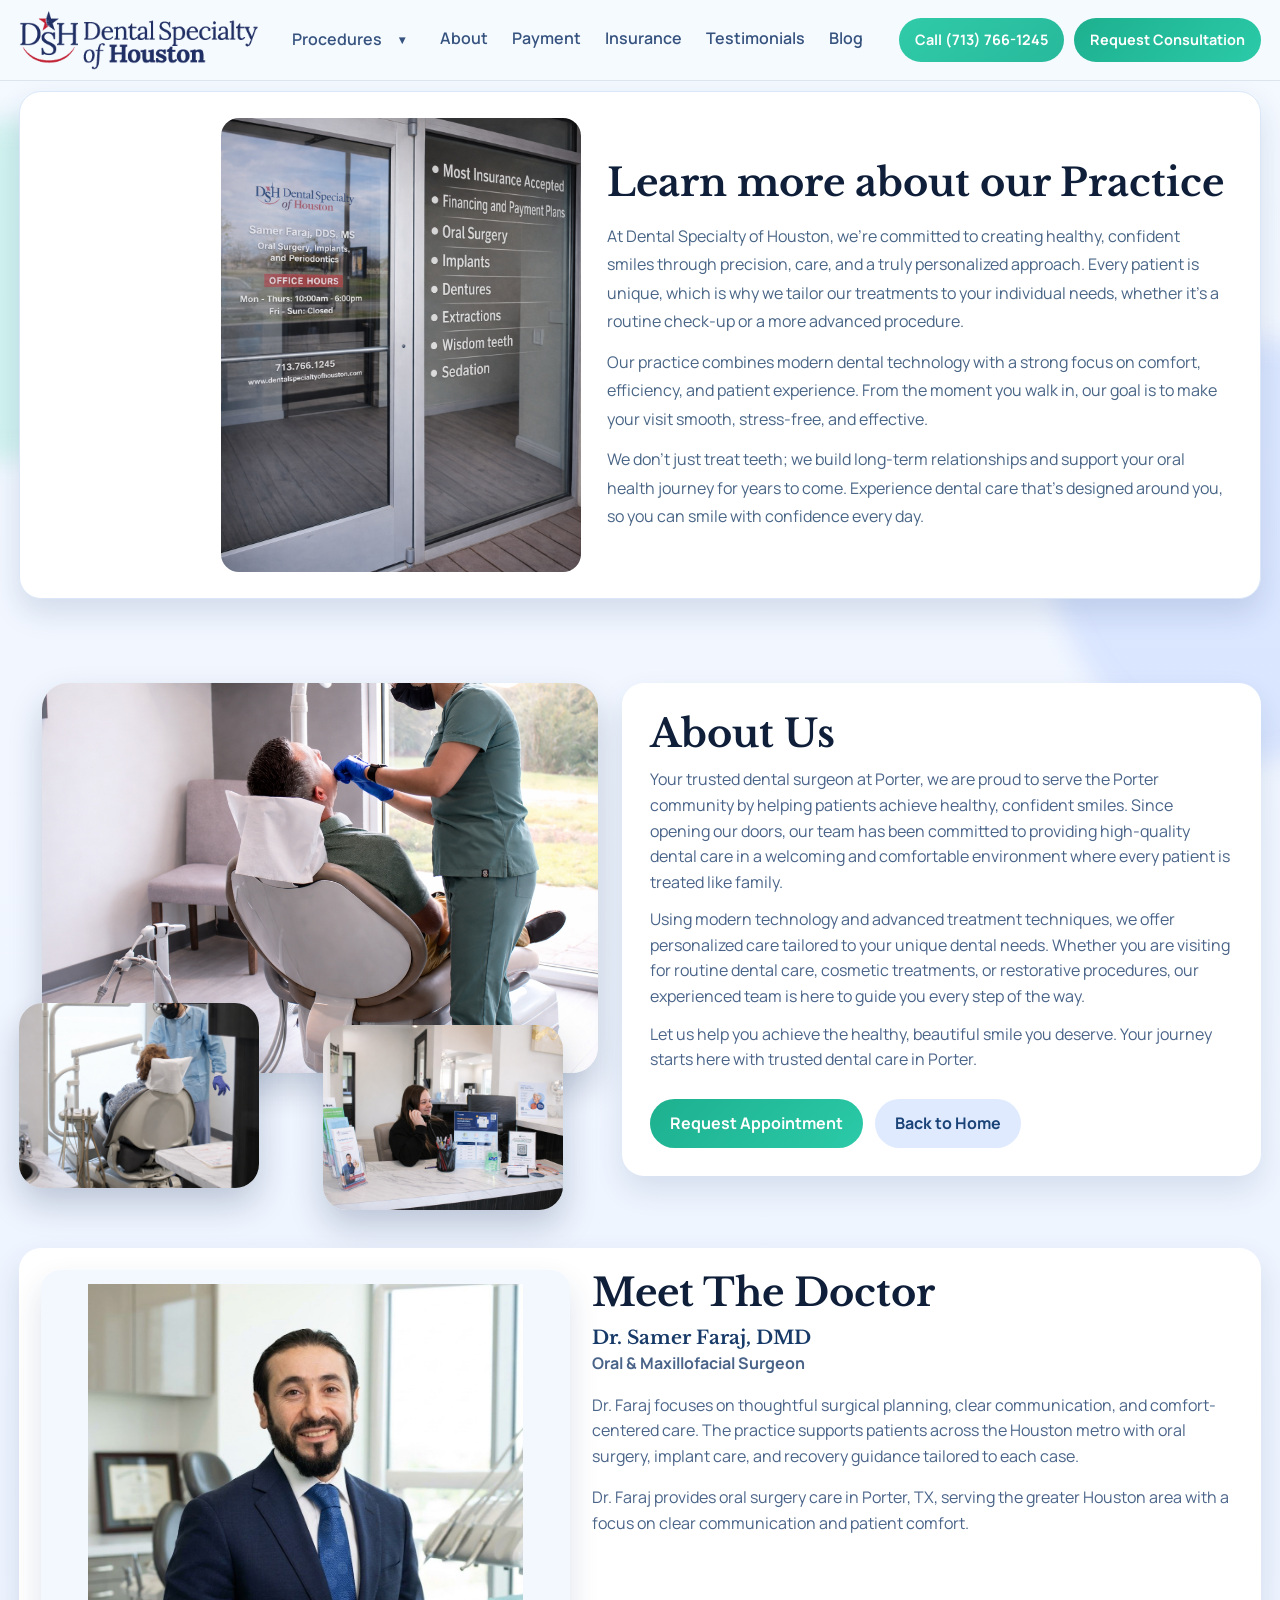
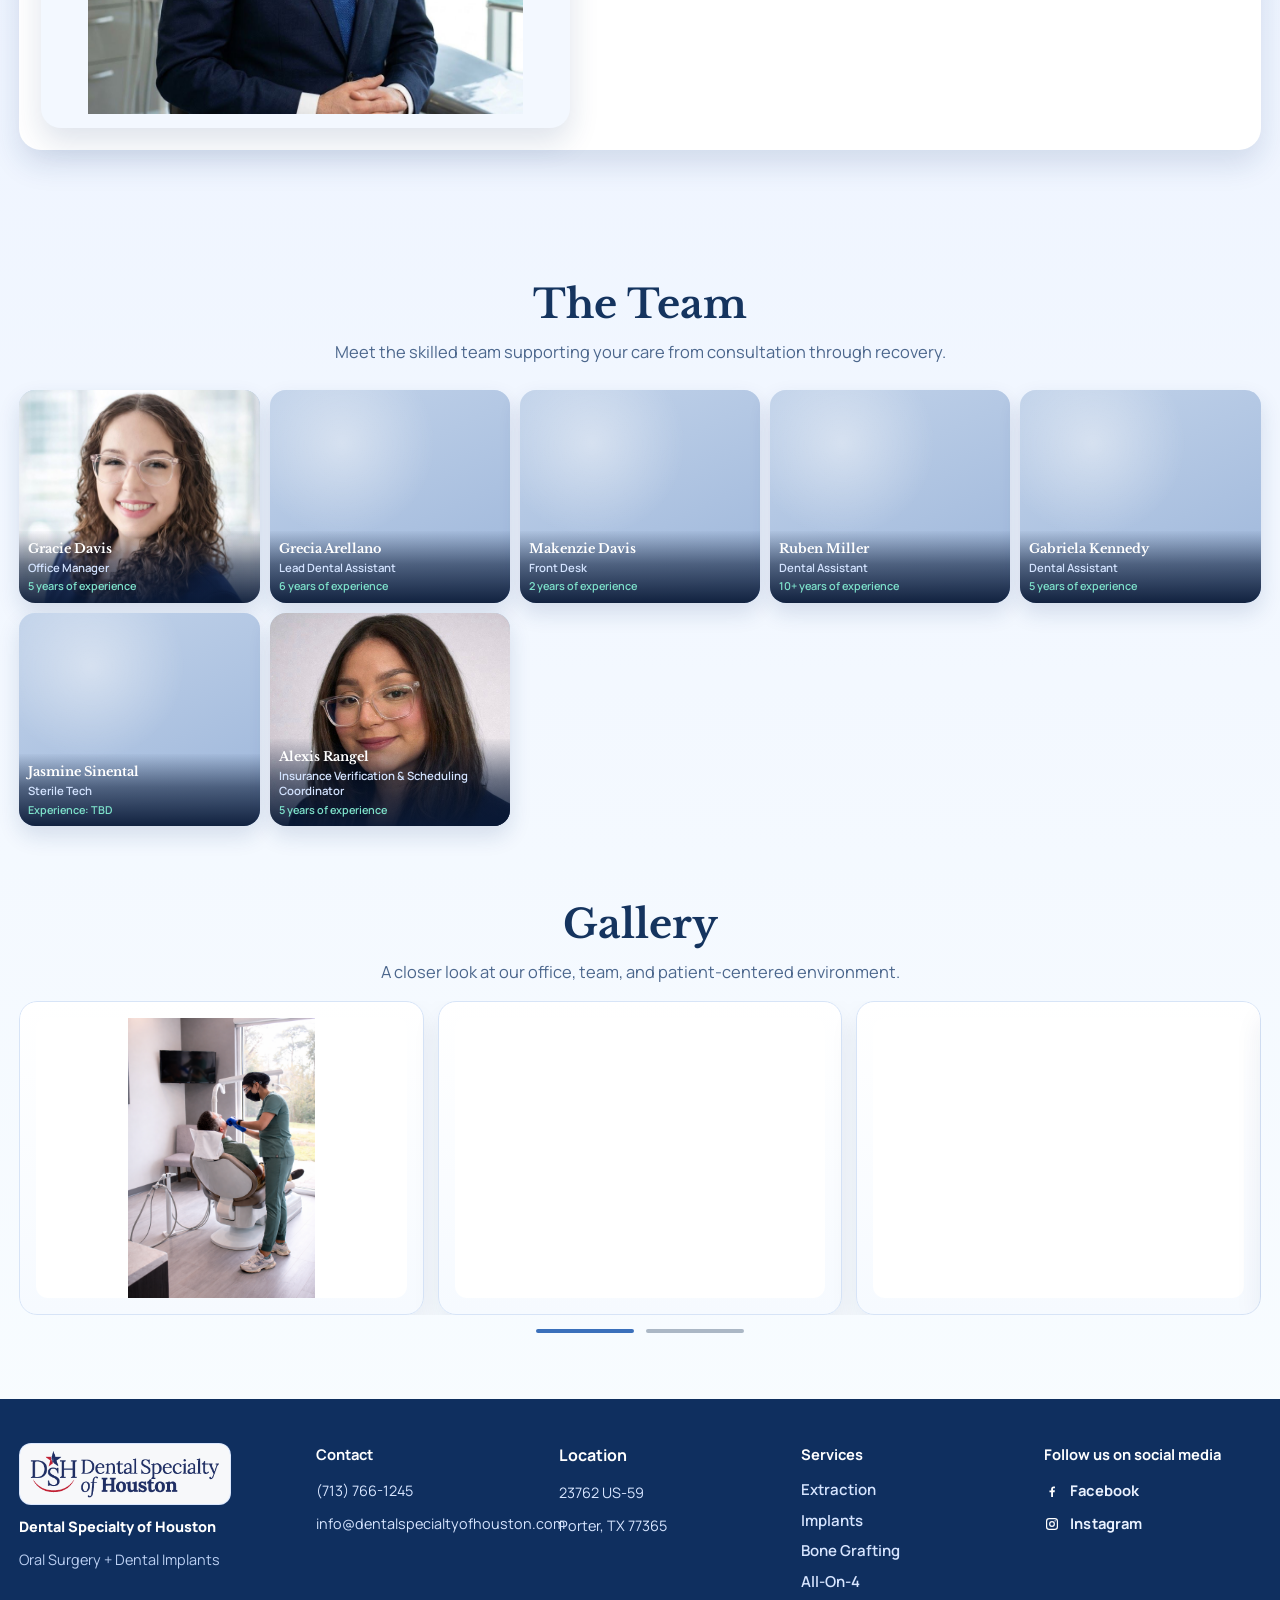
==== commit 4e09720e: "new" ====
--- a/about.html
+++ b/about.html
@@ -40,8 +40,12 @@
         <a href="payment.html">Payment</a>
         <a href="insurances.html">Insurance</a>
         <a href="testimonials.html">Testimonials</a>
+        <a href="blog.html">Blog</a>
       </nav>
-      <a class="btn btn-sm" href="contact.html">Request Consultation</a>
+      <div class="header-action-group">
+        <a class="btn btn-sm header-call-btn" href="tel:+17137661245">Call (713) 766-1245</a>
+        <a class="btn btn-sm" href="contact.html">Request Consultation</a>
+      </div>
     </div>
   </header>
 
@@ -278,3 +282,6 @@
 
 
 
+
+
+
--- a/styles.css
+++ b/styles.css
@@ -1011,6 +1011,24 @@
   gap: 10px;
   box-shadow: 0 14px 30px rgba(5, 18, 42, 0.24);
 }
+
+.appointment-embed {
+  align-content: start;
+  min-height: 520px;
+}
+
+.appointment-embed iframe,
+.appointment-embed > div,
+.appointment-embed form {
+  width: 100% !important;
+  max-width: 100% !important;
+}
+
+.appointment-embed iframe {
+  border-radius: 16px;
+  background: #ffffff;
+}
+
 
 .appointment-form input,
 .appointment-form select {
@@ -4924,3 +4942,243 @@
     grid-template-columns: 1fr !important;
   }
 }
+
+/* Header action updates */
+.header-action-group {
+  display: inline-flex;
+  align-items: center;
+  gap: 10px;
+  flex-shrink: 0;
+}
+
+.header-call-btn {
+  background: linear-gradient(135deg, #30cba9, #27b99b);
+  color: #ffffff;
+}
+
+.header-call-btn:hover {
+  box-shadow: 0 10px 24px rgba(43, 188, 157, 0.3);
+}
+
+/* Reviews CTA */
+.reviews-cta {
+  margin-top: 14px;
+  width: fit-content;
+}
+
+.testimonials-page-head .reviews-cta {
+  margin-top: 16px;
+}
+
+/* Insurance plans refresh */
+.insurance-grid {
+  margin-top: 24px;
+  grid-template-columns: repeat(3, minmax(0, 1fr));
+  gap: 16px;
+}
+
+.insurance-grid li {
+  position: relative;
+  min-height: 92px;
+  display: flex;
+  align-items: center;
+  padding: 18px 18px 18px 52px;
+  border-radius: 18px;
+  background: linear-gradient(180deg, #ffffff 0%, #f4f9ff 100%);
+  border: 1px solid #d7e5f8;
+  box-shadow: 0 14px 28px rgba(17, 48, 95, 0.08);
+  color: #1f456f;
+  font-size: 1rem;
+  font-weight: 700;
+  line-height: 1.45;
+}
+
+.insurance-grid li::before {
+  content: "";
+  position: absolute;
+  left: 18px;
+  top: 50%;
+  width: 20px;
+  height: 20px;
+  transform: translateY(-50%);
+  border-radius: 999px;
+  background: linear-gradient(135deg, #2dc8a7, #2d74b8);
+  box-shadow: 0 8px 18px rgba(40, 127, 182, 0.22);
+}
+
+.insurance-grid li::after {
+  content: "";
+  position: absolute;
+  left: 25px;
+  top: 50%;
+  width: 6px;
+  height: 10px;
+  border-right: 2px solid #ffffff;
+  border-bottom: 2px solid #ffffff;
+  transform: translateY(-62%) rotate(45deg);
+}
+
+@media (max-width: 1080px) {
+  .header-action-group {
+    display: none;
+  }
+
+  .insurance-grid {
+    grid-template-columns: repeat(2, minmax(0, 1fr));
+  }
+}
+
+@media (max-width: 760px) {
+  .insurance-grid {
+    grid-template-columns: 1fr;
+  }
+
+  .insurance-grid li {
+    min-height: 82px;
+    padding: 16px 16px 16px 48px;
+    font-size: 0.96rem;
+  }
+}
+
+/* Header and testimonial CTA polish */
+.header-action-group {
+  margin-left: 12px;
+}
+
+.patients-say-intro {
+  display: flex;
+  flex-direction: column;
+  align-items: flex-start;
+}
+
+.testimonials-page-head {
+  display: grid;
+  justify-items: center;
+}
+
+@media (max-width: 760px) {
+  .header-action-group {
+    display: none;
+  }
+}
+
+/* Blog page */
+.blog-hero-shell {
+  background: linear-gradient(135deg, #ffffff 0%, #eef6ff 54%, #f4fbff 100%);
+  border: 1px solid #d8e6f8;
+  border-radius: 26px;
+  padding: 34px;
+  box-shadow: 0 16px 34px rgba(16, 45, 90, 0.1);
+}
+
+.blog-grid {
+  display: grid;
+  grid-template-columns: repeat(2, minmax(0, 1fr));
+  gap: 22px;
+}
+
+.blog-card {
+  display: grid;
+  grid-template-columns: minmax(220px, 0.88fr) minmax(0, 1.12fr);
+  gap: 18px;
+  align-items: stretch;
+  padding: 18px;
+  border-radius: 22px;
+  border: 1px solid #d8e6f8;
+  background: linear-gradient(180deg, #ffffff 0%, #f7fbff 100%);
+  box-shadow: 0 14px 30px rgba(17, 48, 95, 0.1);
+}
+
+.blog-card-image {
+  border-radius: 18px;
+  overflow: hidden;
+  min-height: 250px;
+  background: #e7f1ff;
+}
+
+.blog-card-image img {
+  width: 100%;
+  height: 100%;
+  object-fit: cover;
+  display: block;
+}
+
+.blog-card-copy {
+  display: grid;
+  align-content: start;
+  gap: 10px;
+}
+
+.blog-card-copy .eyebrow {
+  margin-bottom: 0;
+}
+
+.blog-card-copy h2 {
+  margin: 0;
+  font-size: clamp(1.3rem, 2vw, 1.7rem);
+  color: #14335e;
+}
+
+.blog-card-copy p:not(.eyebrow) {
+  margin: 0;
+  color: #4a6489;
+}
+
+@media (max-width: 1080px) {
+  .blog-grid {
+    grid-template-columns: 1fr;
+  }
+}
+
+@media (max-width: 760px) {
+  .blog-hero-shell {
+    padding: 24px;
+  }
+
+  .blog-card {
+    grid-template-columns: 1fr;
+    padding: 16px;
+  }
+
+  .blog-card-image {
+    min-height: 220px;
+  }
+}
+
+/* Navbar interaction polish */
+.main-nav a,
+.main-nav .dropdown-label,
+.main-nav .dropdown-trigger {
+  transition: color 0.22s ease, transform 0.22s ease, opacity 0.22s ease;
+}
+
+.main-nav a:hover,
+.main-nav .dropdown-label:hover,
+.main-nav .dropdown-trigger:hover {
+  color: #1db08f;
+  transform: translateY(-2px);
+}
+
+.main-nav .nav-dropdown:hover .dropdown-label,
+.main-nav .nav-dropdown:hover .dropdown-trigger {
+  color: #1db08f;
+}
+
+.dropdown-menu a {
+  transition: color 0.2s ease, background 0.2s ease, transform 0.2s ease;
+}
+
+.dropdown-menu a:hover {
+  color: #1db08f;
+  background: rgba(29, 176, 143, 0.08);
+  transform: translateX(4px);
+}
+
+@media (max-width: 760px) {
+  .main-nav a:hover,
+  .main-nav .dropdown-label:hover,
+  .main-nav .dropdown-trigger:hover,
+  .dropdown-menu a:hover {
+    transform: none;
+  }
+}
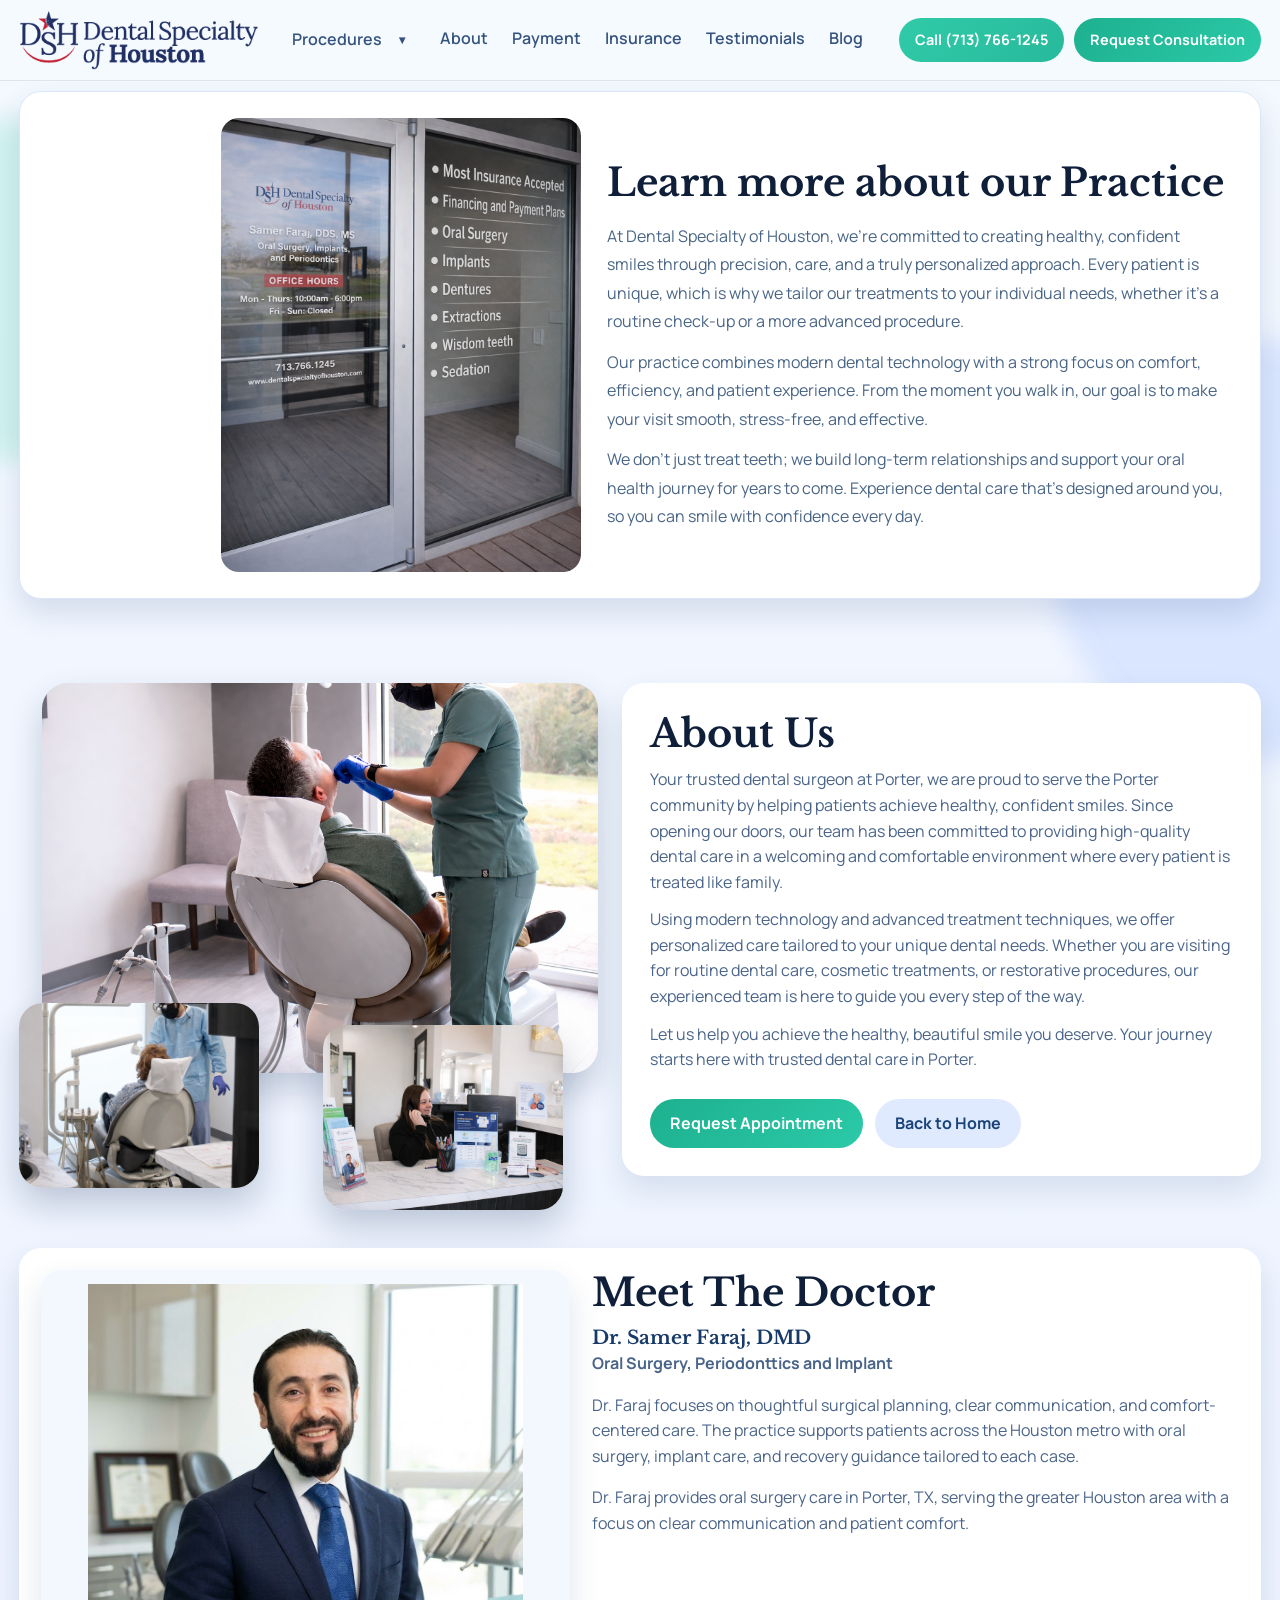
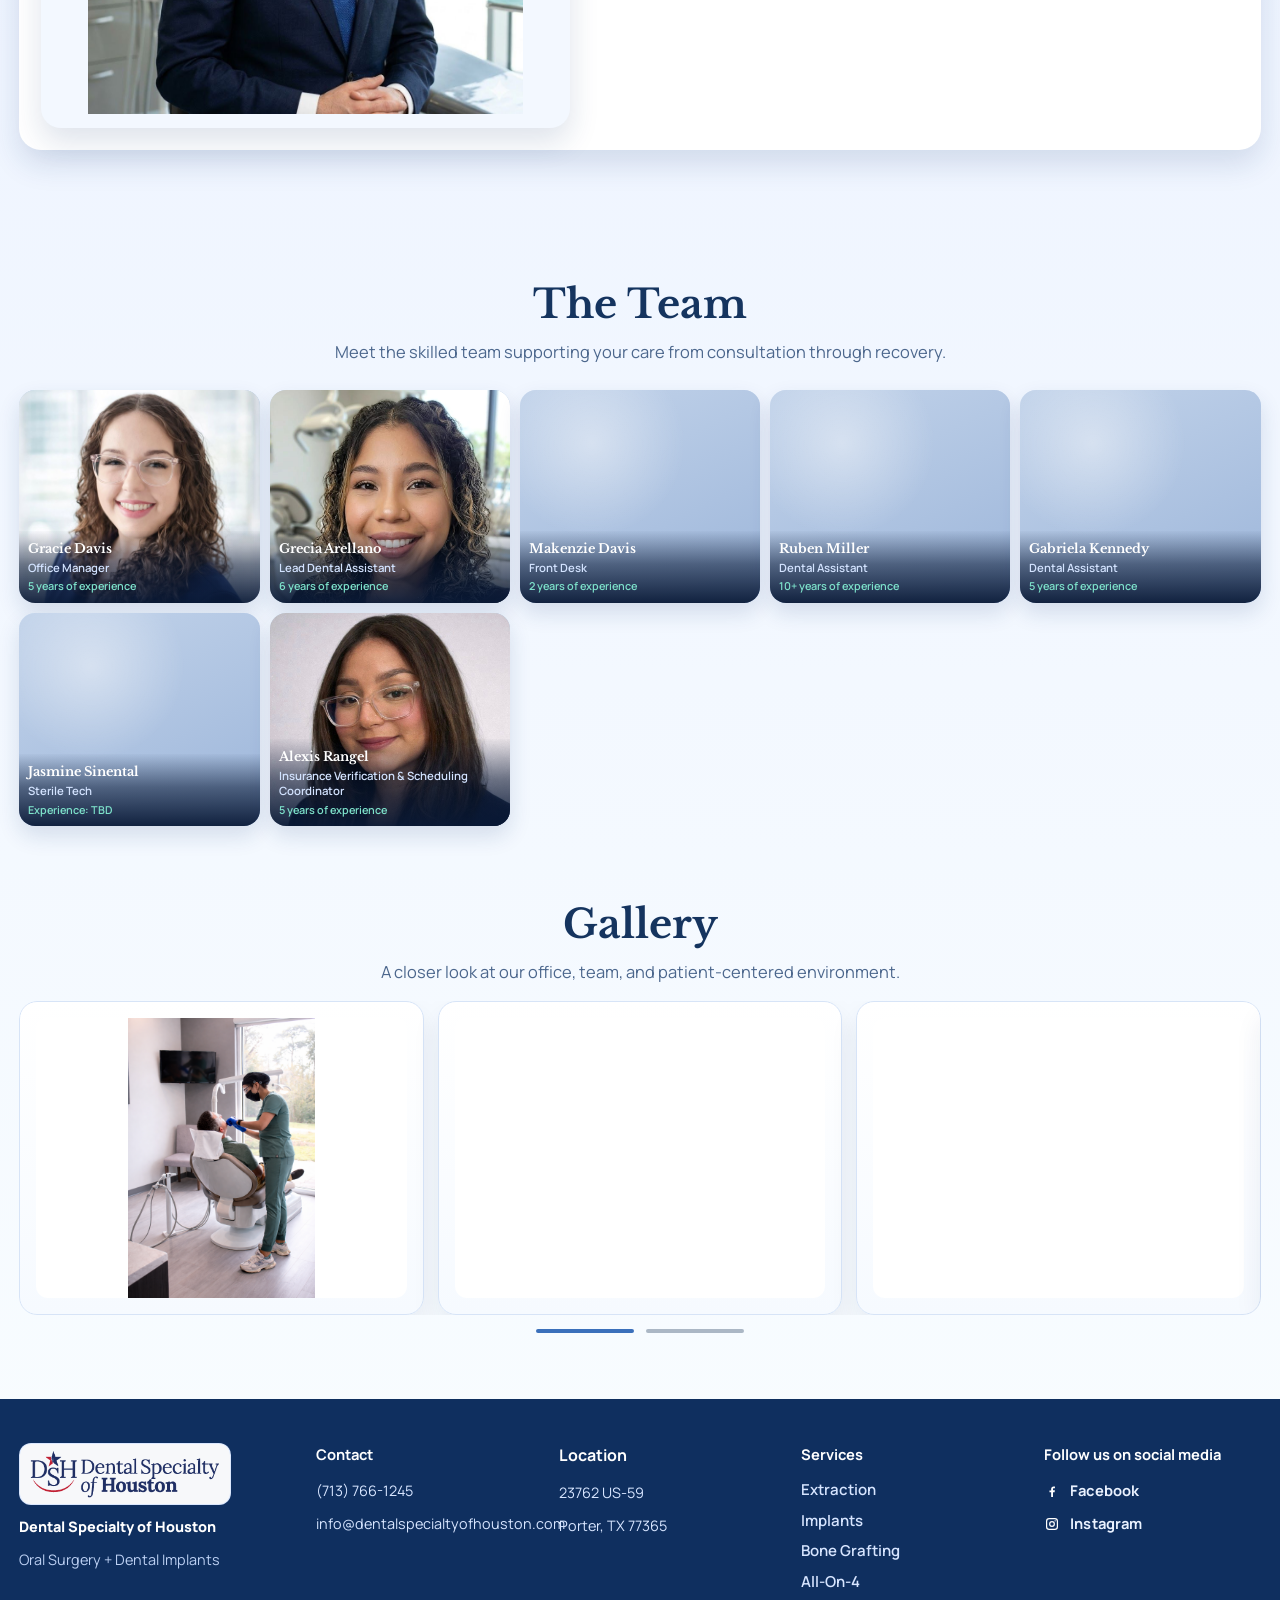
==== commit 6c86d1ab: "new" ====
--- a/about.html
+++ b/about.html
@@ -97,7 +97,7 @@
           <div class="meet-doctor-copy">
             <h2 class="section-title">Meet The Doctor</h2>
             <h3>Dr. Samer Faraj, DMD</h3>
-            <p class="doctor-role">Oral &amp; Maxillofacial Surgeon</p>
+            <p class="doctor-role">Oral Surgery, Periodonttics and Implant</p>
             <p>Dr. Faraj focuses on thoughtful surgical planning, clear communication, and comfort-centered care. The practice supports patients across the Houston metro with oral surgery, implant care, and recovery guidance tailored to each case.</p>
             <p>Dr. Faraj provides oral surgery care in Porter, TX, serving the greater Houston area with a focus on clear communication and patient comfort.</p>
           </div>
@@ -285,3 +285,4 @@
 
 
 
+
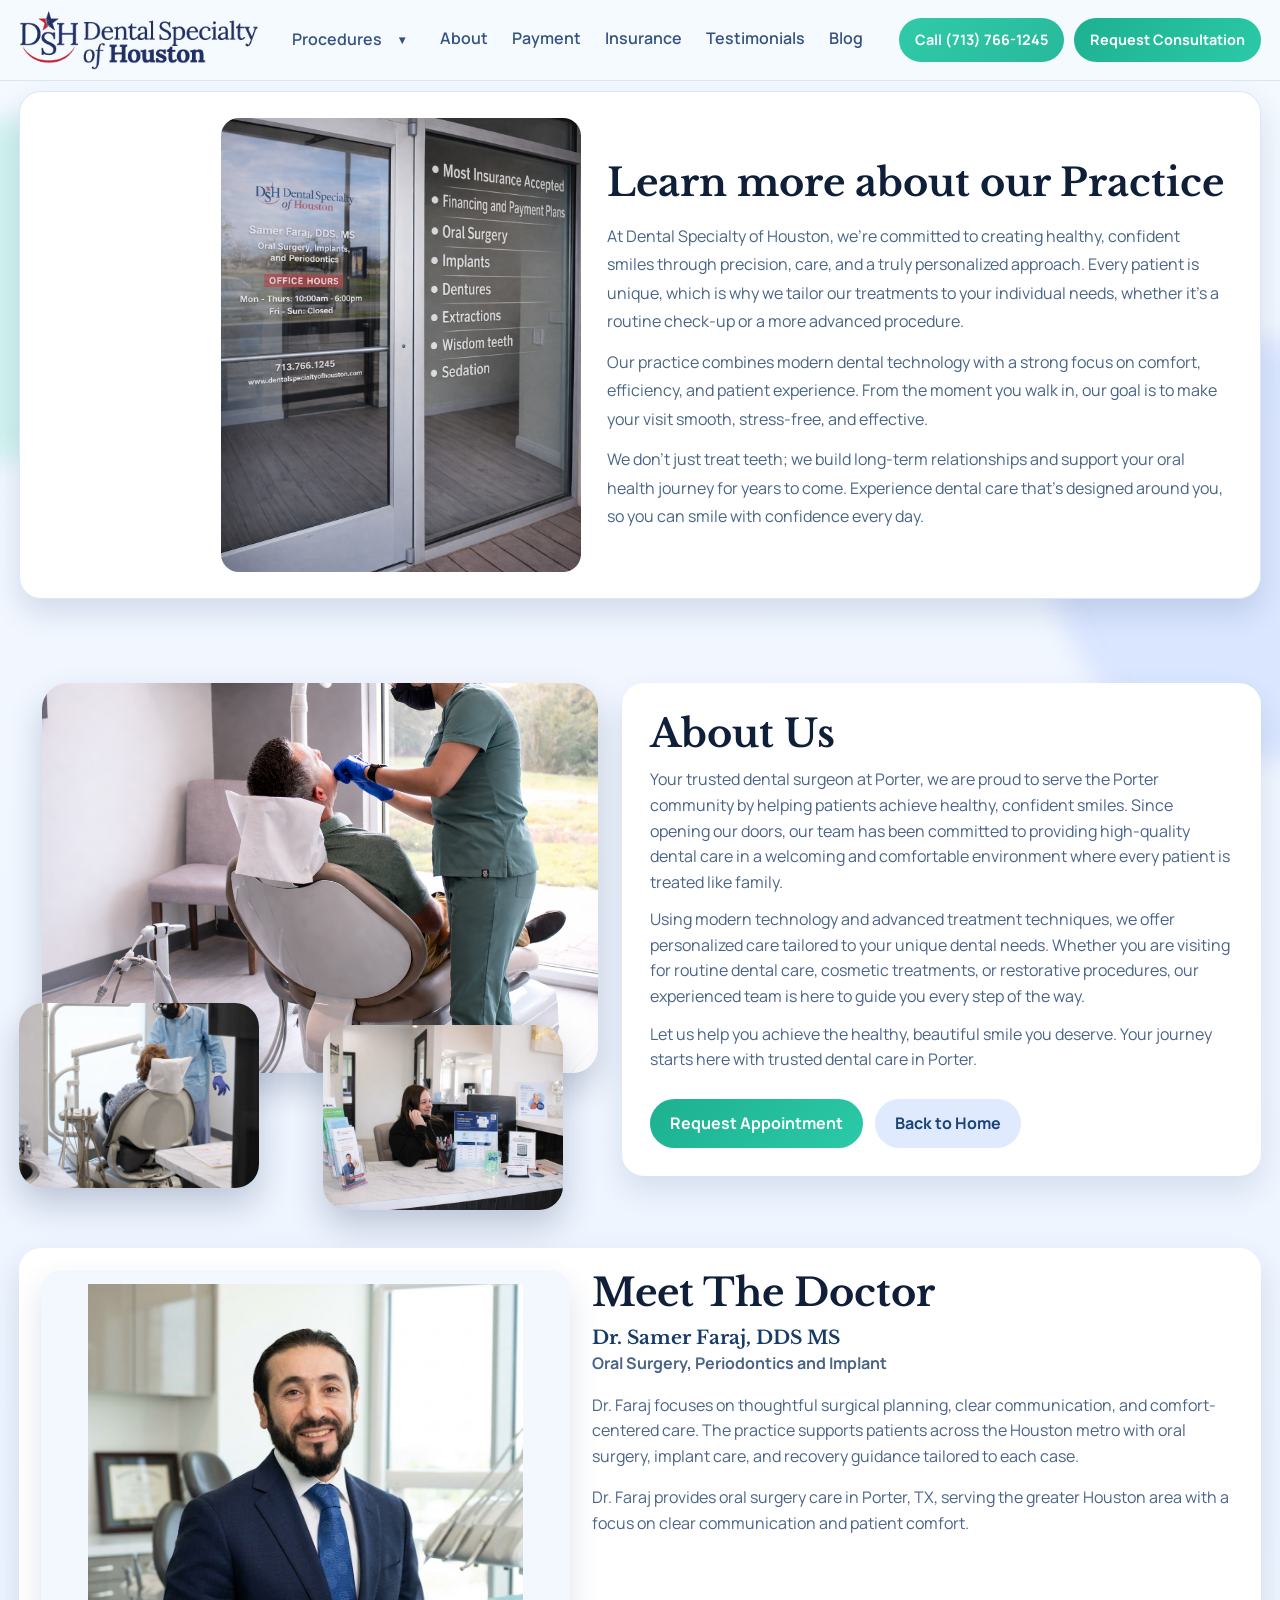
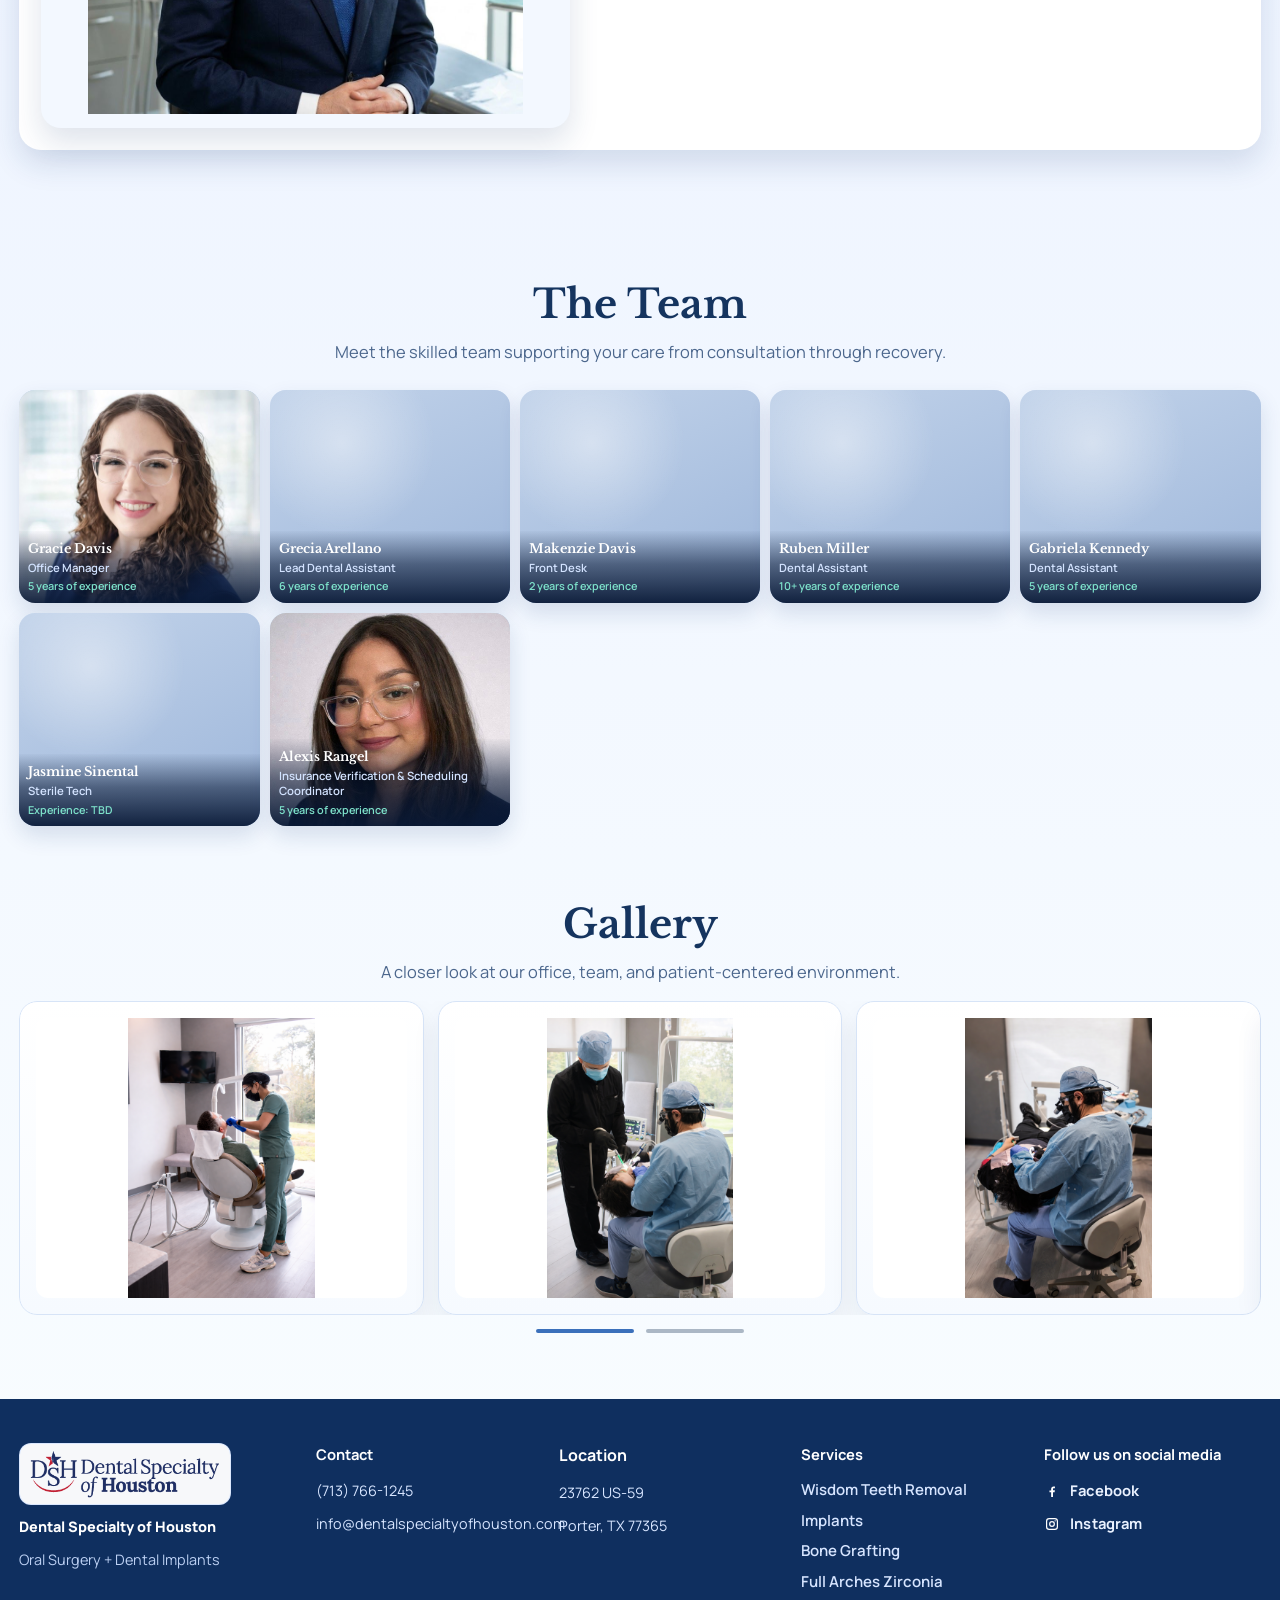
==== commit 7bd2cff1: "." ====
--- a/about.html
+++ b/about.html
@@ -30,10 +30,10 @@
           </div>
           <div class="dropdown-menu" role="menu">
             <a href="oral-surgery.html" role="menuitem">Oral Surgery</a>
-            <a href="extraction.html" role="menuitem">Extraction</a>
+            <a href="extraction.html" role="menuitem">Wisdom Teeth Removal</a>
             <a href="dental-implants.html" role="menuitem">Dental Implants</a>
             <a href="bone-grafting.html" role="menuitem">Bone Grafting</a>
-            <a href="all-on-4.html" role="menuitem">All-On-4</a>
+            <a href="all-on-4.html" role="menuitem">Full Arches Zirconia</a>
           </div>
         </div>
         <a href="about.html">About</a>
@@ -96,8 +96,8 @@
           </aside>
           <div class="meet-doctor-copy">
             <h2 class="section-title">Meet The Doctor</h2>
-            <h3>Dr. Samer Faraj, DMD</h3>
-            <p class="doctor-role">Oral Surgery, Periodonttics and Implant</p>
+            <h3>Dr. Samer Faraj, DDS MS</h3>
+            <p class="doctor-role">Oral Surgery, Periodontics and Implant</p>
             <p>Dr. Faraj focuses on thoughtful surgical planning, clear communication, and comfort-centered care. The practice supports patients across the Houston metro with oral surgery, implant care, and recovery guidance tailored to each case.</p>
             <p>Dr. Faraj provides oral surgery care in Porter, TX, serving the greater Houston area with a focus on clear communication and patient comfort.</p>
           </div>
@@ -248,10 +248,10 @@
 <div>
   <h4>Services</h4>
   <div class="footer-link-pills">
-    <a class="footer-link-pill" href="extraction.html">Extraction</a>
+    <a class="footer-link-pill" href="extraction.html">Wisdom Teeth Removal</a>
     <a class="footer-link-pill" href="dental-implants.html">Implants</a>
     <a class="footer-link-pill" href="bone-grafting.html">Bone Grafting</a>
-    <a class="footer-link-pill" href="all-on-4.html">All-On-4</a>
+    <a class="footer-link-pill" href="all-on-4.html">Full Arches Zirconia</a>
   </div>
 </div>
       <div>
@@ -286,3 +286,5 @@
 
 
 
+
+
--- a/styles.css
+++ b/styles.css
@@ -654,6 +654,69 @@
   display: block;
 }
 
+.procedure-media-portrait img {
+  object-position: 34% center;
+}
+
+.oral-surgery-media {
+  width: 100%;
+  min-width: 0;
+  min-height: 390px;
+  padding: 14px;
+  border-radius: 28px;
+  overflow: hidden;
+  display: flex;
+  align-items: stretch;
+  background: linear-gradient(180deg, #f8fbff 0%, #e7f0fb 100%);
+  border: 1px solid rgba(210, 226, 245, 0.92);
+  box-shadow: 0 20px 42px rgba(20, 57, 110, 0.15);
+}
+
+.oral-surgery-media img {
+  width: 100%;
+  height: 100%;
+  min-height: 0;
+  display: block;
+  object-fit: cover;
+  object-position: center 30%;
+  border-radius: 18px;
+}
+
+.oral-surgery-page .procedure-hero-grid {
+  grid-template-columns: 1fr;
+}
+
+.oral-surgery-intro-panel {
+  display: grid;
+  grid-template-columns: minmax(320px, 0.92fr) minmax(0, 1.08fr);
+  gap: 32px;
+  align-items: center;
+  margin: 18px 0 26px;
+  padding: 28px;
+  border-radius: 28px;
+  border: 1px solid #dbe7f8;
+  background:
+    radial-gradient(circle at top left, rgba(117, 210, 190, 0.14), transparent 34%),
+    linear-gradient(135deg, #f8fbff 0%, #eef5ff 54%, #f7fbff 100%);
+  box-shadow: 0 18px 36px rgba(17, 47, 93, 0.08);
+}
+
+.oral-surgery-intro-copy {
+  display: grid;
+  gap: 14px;
+  align-content: center;
+}
+
+.oral-surgery-intro-copy h2 {
+  margin-top: 0;
+  margin-bottom: 4px;
+}
+
+.oral-surgery-intro-copy p {
+  margin: 0;
+  line-height: 1.82;
+}
+
 .procedure-media-contained {
   padding: 18px;
   background: linear-gradient(180deg, #f7fbff 0%, #e7f1ff 100%);
@@ -669,6 +732,20 @@
 @media (max-width: 1080px) {
   .procedure-hero-grid {
     grid-template-columns: 1fr;
+  }
+
+  .oral-surgery-media {
+    min-height: 320px;
+  }
+
+  .oral-surgery-media img {
+    object-position: center 26%;
+  }
+
+  .oral-surgery-intro-panel {
+    grid-template-columns: 1fr;
+    gap: 20px;
+    padding: 22px;
   }
 
   .implant-split {
@@ -1712,6 +1789,64 @@
   z-index: 4;
 }
 
+.zirconia-showcase {
+  margin-top: 26px;
+  padding: 24px;
+  border-radius: 24px;
+  background: linear-gradient(135deg, #f8fbff 0%, #edf5ff 52%, #f7fbff 100%);
+  border: 1px solid #d9e6f8;
+  box-shadow: 0 16px 32px rgba(17, 47, 93, 0.09);
+}
+
+.zirconia-showcase-head {
+  margin-bottom: 18px;
+}
+
+.zirconia-showcase-head h3 {
+  margin: 0;
+  color: #173a68;
+  font-size: clamp(1.5rem, 2.8vw, 2rem);
+}
+
+.zirconia-showcase-grid {
+  display: grid;
+  grid-template-columns: repeat(2, minmax(0, 1fr));
+  gap: 18px;
+}
+
+.zirconia-card {
+  margin: 0;
+  padding: 14px;
+  border-radius: 20px;
+  background: #ffffff;
+  border: 1px solid rgba(214, 227, 245, 0.92);
+  box-shadow: 0 14px 28px rgba(20, 57, 110, 0.1);
+}
+
+.zirconia-card img {
+  width: 100%;
+  height: 320px;
+  display: block;
+  object-fit: cover;
+  object-position: center;
+  border-radius: 14px;
+  background: #eef5ff;
+}
+
+.zirconia-card-fill img {
+  object-fit: cover;
+  object-position: center 32%;
+}
+
+.zirconia-card figcaption {
+  margin-top: 12px;
+  color: #173a68;
+  font-size: 1rem;
+  font-weight: 800;
+  text-align: center;
+  letter-spacing: 0.02em;
+}
+
 .why-grid {
   display: grid;
   grid-template-columns: minmax(420px, 1.05fr) minmax(320px, 0.95fr);
@@ -1735,7 +1870,9 @@
 }
 
 .why-support-grid {
-  margin-top: 14px;
+  margin-top: 18px;
+  grid-template-columns: repeat(3, minmax(0, 1fr));
+  gap: 16px;
 }
 
 .why-image {
@@ -3109,10 +3246,46 @@
   color: #f2f8ff;
 }
 
-.why-hero-content .support-card {
+.why-trust-strip {
+  display: flex;
+  flex-wrap: wrap;
+  gap: 10px;
+  margin: 22px 0 0;
+}
+
+.why-trust-strip span {
+  display: inline-flex;
+  align-items: center;
+  padding: 10px 14px;
+  border-radius: 999px;
   background: rgba(255, 255, 255, 0.14);
   border: 1px solid rgba(210, 228, 252, 0.42);
-  box-shadow: none;
+  color: #ffffff;
+  font-size: 0.88rem;
+  font-weight: 700;
+  letter-spacing: 0.04em;
+  text-transform: uppercase;
+  backdrop-filter: blur(12px);
+}
+
+.why-hero-content .support-card {
+  position: relative;
+  min-height: 100%;
+  padding: 18px 18px 20px;
+  background: linear-gradient(180deg, rgba(255, 255, 255, 0.2) 0%, rgba(255, 255, 255, 0.11) 100%);
+  border: 1px solid rgba(210, 228, 252, 0.46);
+  box-shadow: 0 18px 30px rgba(5, 20, 45, 0.18);
+  backdrop-filter: blur(12px);
+}
+
+.why-hero-content .support-card::before {
+  content: "";
+  position: absolute;
+  inset: 0 auto auto 0;
+  width: 72px;
+  height: 4px;
+  border-radius: 999px;
+  background: linear-gradient(90deg, #8cf0d7 0%, #ffffff 100%);
 }
 
 .why-hero-content .support-card h3,
@@ -3292,6 +3465,10 @@
     width: min(94%, 720px);
   }
 
+  .why-support-grid {
+    grid-template-columns: 1fr;
+  }
+
   .about-gallery-page {
     grid-template-columns: repeat(2, minmax(0, 1fr));
   }
@@ -3310,6 +3487,16 @@
   .why-hero-content {
     margin: 0 14px 16px;
     width: calc(100% - 28px);
+  }
+
+  .why-trust-strip {
+    gap: 8px;
+  }
+
+  .why-trust-strip span {
+    width: 100%;
+    justify-content: center;
+    text-align: center;
   }
 
   .practice-hero-shell {
@@ -3828,6 +4015,11 @@
   height: 100%;
   object-fit: cover;
   display: block;
+}
+
+.procedure-parent-media-portrait img {
+  object-position: 42% 28%;
+  transform: scale(1.04);
 }
 
 .procedure-parent-actions {
@@ -5181,4 +5373,572 @@
   .dropdown-menu a:hover {
     transform: none;
   }
-}
+}
+
+/* Final mobile optimization layer */
+@media (max-width: 1080px) {
+  .container {
+    width: min(100% - 32px, 1100px) !important;
+  }
+
+  .hero-video-content,
+  .practice-hero-content,
+  .why-hero-content,
+  .procedure-wrap,
+  .payment-intro-wrap,
+  .blog-hero-shell,
+  .visit-card,
+  .map-slot,
+  .stats-shell,
+  .finance-card,
+  .accepted-wrap,
+  .practice-learn-card,
+  .meet-doctor-card,
+  .procedure-parent-card,
+  .cta-panel .container,
+  .appointment-form,
+  .contact-form {
+    padding-left: clamp(20px, 3vw, 28px) !important;
+    padding-right: clamp(20px, 3vw, 28px) !important;
+  }
+
+  .hero-actions,
+  .visit-actions,
+  .implant-hero-actions,
+  .procedure-parent-actions {
+    flex-wrap: wrap;
+  }
+
+  .about-intro-grid,
+  .visit-grid,
+  .cta-grid,
+  .practice-learn-card,
+  .meet-doctor-card,
+  .patients-say-layout,
+  .blog-card,
+  .payment-grid,
+  .contact-grid,
+  .procedure-parent-card,
+  .oral-surgery-intro-panel,
+  .implants-page .implant-hero-split,
+  .implants-page .implant-split,
+  .implants-page .implant-split-reverse {
+    grid-template-columns: 1fr !important;
+  }
+
+  .doctor-portrait,
+  .practice-learn-photo,
+  .procedure-parent-media,
+  .map-slot,
+  .implant-media,
+  .oral-surgery-media,
+  .blog-card-image {
+    max-width: 100%;
+  }
+
+  .hero-video-shell,
+  .why-hero-shell,
+  .practice-hero-shell {
+    min-height: 0 !important;
+  }
+
+  .testimonials-slide {
+    grid-template-columns: repeat(2, minmax(0, 1fr)) !important;
+  }
+}
+
+@media (max-width: 760px) {
+  body.nav-open {
+    overflow: hidden;
+  }
+
+  .container {
+    width: min(100% - 24px, 720px) !important;
+  }
+
+  .section {
+    padding-top: 46px !important;
+    padding-bottom: 46px !important;
+  }
+
+  .site-header {
+    background: rgba(245, 250, 255, 0.97);
+  }
+
+  .nav-wrap {
+    position: relative;
+    flex-wrap: wrap !important;
+    align-items: center !important;
+    gap: 12px !important;
+    min-height: auto !important;
+    padding: 12px 0 14px !important;
+  }
+
+  .brand {
+    flex: 1 1 auto;
+    min-width: 0;
+  }
+
+  .site-brand-logo {
+    width: auto !important;
+    max-width: min(54vw, 210px) !important;
+    height: auto !important;
+  }
+
+  .menu-toggle {
+    display: inline-flex !important;
+    align-items: center;
+    justify-content: center;
+    min-width: 72px;
+    padding: 10px 14px;
+    border-radius: 999px;
+    background: #ffffff;
+    border: 1px solid rgba(18, 55, 103, 0.12);
+    box-shadow: 0 10px 22px rgba(16, 48, 94, 0.08);
+    font-weight: 700;
+  }
+
+  .main-nav {
+    position: absolute !important;
+    top: calc(100% + 8px);
+    left: 0;
+    right: 0;
+    z-index: 40;
+    margin: 0 12px;
+    padding: 16px !important;
+    border-radius: 22px;
+    background: rgba(255, 255, 255, 0.98) !important;
+    border: 1px solid rgba(19, 58, 108, 0.1);
+    box-shadow: 0 22px 46px rgba(12, 36, 74, 0.16);
+    gap: 8px !important;
+    transform: translateY(-8px) scaleY(0.96);
+    opacity: 0;
+    pointer-events: none;
+    transform-origin: top;
+    transition: transform 0.24s ease, opacity 0.24s ease !important;
+  }
+
+  .main-nav.open {
+    transform: translateY(0) scaleY(1) !important;
+    opacity: 1;
+    pointer-events: auto;
+  }
+
+  .main-nav a,
+  .main-nav .dropdown-label,
+  .main-nav .dropdown-trigger {
+    min-height: 46px;
+  }
+
+  .main-nav a,
+  .dropdown-link-group {
+    padding: 0 4px;
+  }
+
+  .main-nav .dropdown-link-group {
+    justify-content: space-between;
+    align-items: center;
+  }
+
+  .main-nav .dropdown-menu {
+    position: static !important;
+    width: 100% !important;
+    margin-top: 8px;
+    border-radius: 16px;
+    box-shadow: none !important;
+    border: 1px solid rgba(19, 58, 108, 0.08);
+    background: #f8fbff;
+  }
+
+  .header-action-group {
+    display: grid !important;
+    order: 4;
+    width: 100%;
+    grid-template-columns: repeat(2, minmax(0, 1fr));
+    gap: 10px;
+    margin: 2px 0 0 !important;
+  }
+
+  .header-action-group .btn {
+    width: 100%;
+    text-align: center;
+    padding: 11px 14px;
+    font-size: 0.87rem;
+  }
+
+  .hero {
+    padding-top: 24px !important;
+    padding-bottom: 34px !important;
+  }
+
+  .hero-video-shell,
+  .blog-hero-shell,
+  .payment-intro-wrap,
+  .stats-shell,
+  .procedure-wrap,
+  .visit-card,
+  .map-slot,
+  .practice-learn-card,
+  .meet-doctor-card,
+  .procedure-parent-card,
+  .finance-card,
+  .accepted-wrap,
+  .cta-grid > *,
+  .oral-surgery-intro-panel,
+  .implants-page .implant-section,
+  .why-hero-content,
+  .practice-hero-content {
+    border-radius: 22px !important;
+  }
+
+  .hero-video-shell {
+    min-height: 560px !important;
+    overflow: hidden;
+  }
+
+  .hero-video-content,
+  .why-hero-content,
+  .practice-hero-content {
+    width: 100% !important;
+    max-width: 100% !important;
+    padding: 26px 22px !important;
+  }
+
+  .hero-video-content h1,
+  .practice-hero-content .section-title,
+  .why-hero-content .section-title,
+  .payment-intro-wrap .section-title,
+  .procedure-wrap h1 {
+    font-size: clamp(1.95rem, 9vw, 2.6rem) !important;
+    line-height: 1.12;
+  }
+
+  .hero-video-content .lead,
+  .procedure-wrap p,
+  .practice-learn-copy p,
+  .meet-doctor-copy p,
+  .say-card p,
+  .finance-card p,
+  .visit-text,
+  .footer-grid p,
+  .footer-grid a {
+    font-size: 0.98rem !important;
+    line-height: 1.72 !important;
+  }
+
+  .hero-actions,
+  .visit-actions,
+  .implant-hero-actions,
+  .procedure-parent-actions {
+    flex-direction: column;
+    align-items: stretch;
+    gap: 12px !important;
+  }
+
+  .hero-actions .btn,
+  .visit-actions .btn,
+  .implant-hero-actions .btn,
+  .procedure-parent-actions a {
+    width: 100%;
+    text-align: center;
+    justify-content: center;
+  }
+
+  .about-intro-grid {
+    gap: 24px !important;
+  }
+
+  .about-collage {
+    min-height: 360px !important;
+  }
+
+  .about-collage-main {
+    width: 100% !important;
+    height: 280px !important;
+  }
+
+  .about-collage-card {
+    width: 42% !important;
+    height: 150px !important;
+  }
+
+  .procedure-parent-card {
+    gap: 18px !important;
+    padding-top: 22px !important;
+    padding-bottom: 22px !important;
+  }
+
+  .procedure-parent-media {
+    min-height: 240px !important;
+  }
+
+  .procedure-spotlight-grid,
+  .blog-grid,
+  .payment-grid,
+  .insurance-grid,
+  .support-grid,
+  .why-support-grid,
+  .stats-grid,
+  .before-after-grid,
+  .zirconia-showcase-grid {
+    grid-template-columns: 1fr !important;
+    gap: 16px !important;
+  }
+
+  .procedure-tile,
+  .ba-case,
+  .say-card,
+  .team-card,
+  .finance-card,
+  .insurance-grid li {
+    border-radius: 20px !important;
+  }
+
+  .procedure-tile {
+    min-height: 250px !important;
+  }
+
+  .procedure-tile-content {
+    padding: 20px !important;
+  }
+
+  .meet-doctor-card,
+  .practice-learn-card,
+  .oral-surgery-intro-panel,
+  .implants-page .implant-section,
+  .visit-grid,
+  .cta-grid {
+    gap: 20px !important;
+  }
+
+  .doctor-portrait,
+  .practice-learn-photo,
+  .oral-surgery-media,
+  .implant-media,
+  .procedure-media,
+  .blog-card-image {
+    min-height: 230px !important;
+  }
+
+  .doctor-portrait img,
+  .practice-learn-photo img,
+  .oral-surgery-media img,
+  .implant-media img,
+  .procedure-media img,
+  .blog-card-image img {
+    width: 100%;
+    height: 100%;
+    object-fit: cover;
+  }
+
+  .patients-say-layout {
+    gap: 18px !important;
+  }
+
+  .patients-say-intro {
+    align-items: flex-start !important;
+    gap: 12px;
+  }
+
+  .patients-quote-mark {
+    display: none !important;
+  }
+
+  .testimonials-slider {
+    overflow: hidden;
+  }
+
+  .testimonials-slide {
+    grid-template-columns: 1fr !important;
+    gap: 14px !important;
+  }
+
+  .say-card {
+    padding: 20px 18px !important;
+    min-height: 0 !important;
+  }
+
+  .ba-compare {
+    min-height: 280px !important;
+  }
+
+  .why-hero-shell,
+  .practice-hero-shell {
+    min-height: 0 !important;
+  }
+
+  .support-card,
+  .stat-card {
+    min-height: 0 !important;
+  }
+
+  .stat-card {
+    padding: 24px 20px !important;
+  }
+
+  .stat-icon {
+    width: 58px !important;
+    height: 58px !important;
+  }
+
+  .stat-label {
+    font-size: 0.94rem !important;
+    line-height: 1.4;
+  }
+
+  .stat-number {
+    font-size: clamp(2.2rem, 10vw, 3rem) !important;
+  }
+
+  .visit-card,
+  .map-slot {
+    min-height: 0 !important;
+  }
+
+  .map-inner,
+  .map-inner iframe {
+    min-height: 320px !important;
+    height: 320px !important;
+  }
+
+  .cta-grid {
+    gap: 18px !important;
+  }
+
+  .cta-copy {
+    padding-right: 0 !important;
+  }
+
+  .appointment-form,
+  .appointment-embed {
+    padding: 18px !important;
+  }
+
+  .appointment-embed iframe,
+  .appointment-embed > div,
+  .appointment-embed form {
+    width: 100% !important;
+    max-width: 100% !important;
+  }
+
+  .payment-intro-wrap,
+  .finance-card,
+  .accepted-wrap {
+    text-align: left;
+  }
+
+  .finance-logo-img,
+  .cherry-logo-img,
+  .va-approved img,
+  .accepted-grid img {
+    max-width: 100% !important;
+    height: auto !important;
+  }
+
+  .cherry-wrap {
+    width: min(100%, 340px) !important;
+    margin-inline: auto !important;
+  }
+
+  .insurance-grid li {
+    min-height: 0 !important;
+  }
+
+  .about-gallery-page {
+    grid-template-columns: 1fr !important;
+  }
+
+  .about-gallery-item img {
+    height: 260px !important;
+  }
+
+  .team-grid {
+    grid-template-columns: repeat(2, minmax(0, 1fr)) !important;
+    gap: 12px !important;
+  }
+
+  .team-card {
+    min-height: 220px !important;
+  }
+
+  .team-card-overlay {
+    padding: 14px 12px !important;
+  }
+
+  .team-card-overlay h3 {
+    font-size: 0.95rem !important;
+  }
+
+  .team-card-overlay p,
+  .team-card-overlay .team-years {
+    font-size: 0.8rem !important;
+  }
+
+  .site-footer-standard .footer-grid,
+  .site-footer-merged .footer-grid {
+    grid-template-columns: 1fr !important;
+    gap: 18px !important;
+  }
+
+  .footer-grid {
+    padding-top: 8px;
+  }
+
+  .footer-grid > div {
+    padding-right: 0 !important;
+  }
+
+  .footer-socials {
+    align-items: flex-start !important;
+  }
+}
+
+@media (max-width: 560px) {
+  .header-action-group,
+  .hero-actions,
+  .visit-actions {
+    grid-template-columns: 1fr !important;
+  }
+
+  .hero-video-shell {
+    min-height: 520px !important;
+  }
+
+  .site-brand-logo {
+    max-width: 170px !important;
+  }
+
+  .about-collage {
+    min-height: 320px !important;
+  }
+
+  .about-collage-main {
+    height: 240px !important;
+  }
+
+  .about-collage-card {
+    height: 128px !important;
+  }
+
+  .team-grid {
+    grid-template-columns: 1fr !important;
+  }
+
+  .map-inner,
+  .map-inner iframe {
+    min-height: 280px !important;
+    height: 280px !important;
+  }
+
+  .about-gallery-item img {
+    height: 220px !important;
+  }
+
+  .zirconia-showcase {
+    padding: 18px !important;
+  }
+
+  .zirconia-card img {
+    height: 240px !important;
+  }
+}
